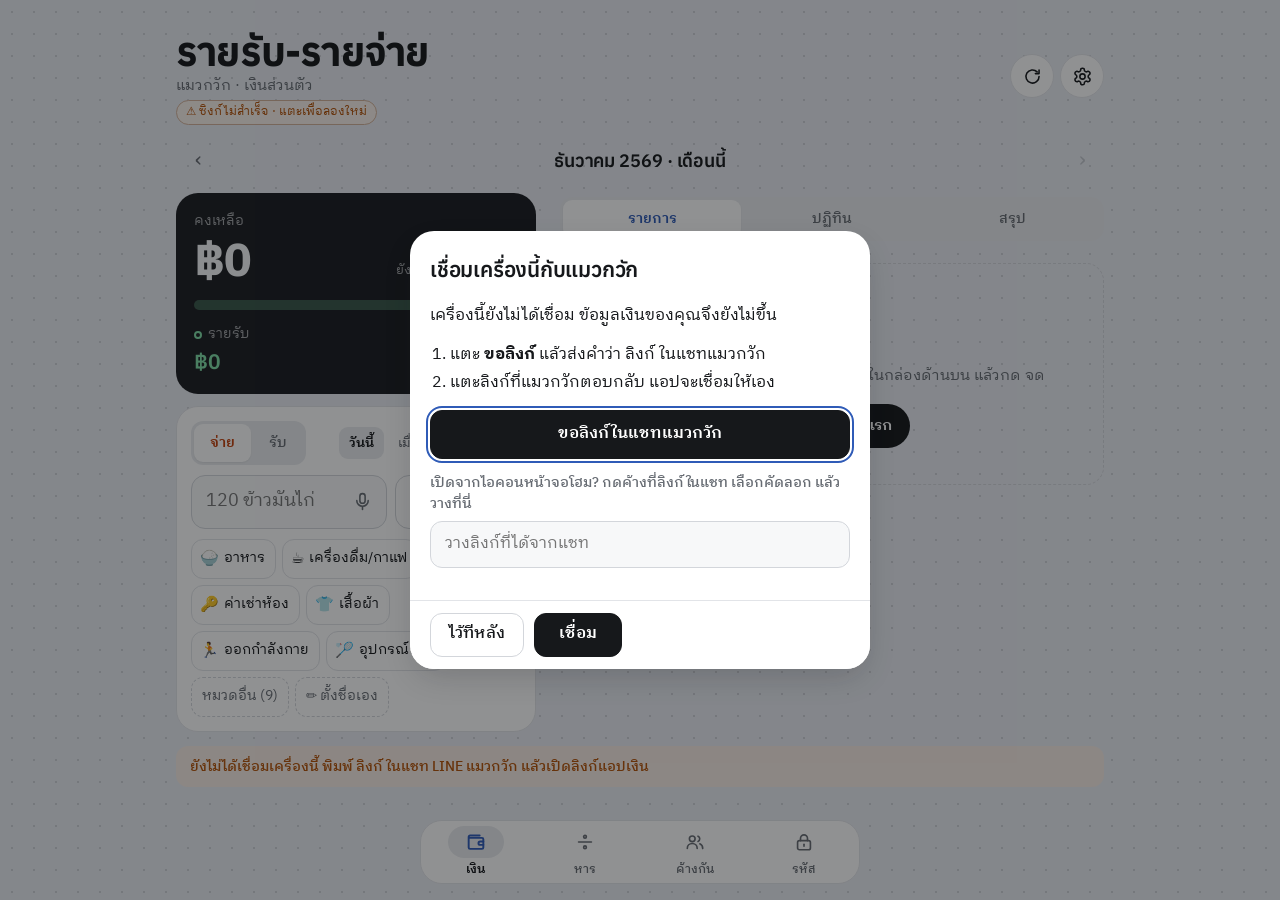
==== money.html @ 8e94deea "v119: กองกลางแก้ตามรีวิว + เพิ่มคน แก้/ลบบิล" ====
<!doctype html>
<html lang="th">
<head>
  <meta charset="utf-8">
  <meta name="viewport" content="width=device-width, initial-scale=1, viewport-fit=cover">
  <title>รายรับ-รายจ่าย · เงิน</title>
  <meta name="theme-color" content="#eff2ee" media="(prefers-color-scheme: light)">
  <meta name="theme-color" content="#101412" media="(prefers-color-scheme: dark)">
  <meta name="robots" content="noindex">
  <link rel="manifest" href="manifest.json">
  <link rel="icon" href="icon-192.png">
  <link rel="apple-touch-icon" href="icon-180.png">
  <link rel="preconnect" href="https://fonts.googleapis.com">
  <link rel="preconnect" href="https://fonts.gstatic.com" crossorigin>
  <link href="https://fonts.googleapis.com/css2?family=Anuphan:wght@500;600;700&family=IBM+Plex+Sans+Thai+Looped:wght@400;500;600&display=swap" rel="stylesheet">
  <link rel="stylesheet" href="style.css?v=119">
</head>
<body class="money">
  <header class="top">
    <div>
      
      <h1>รายรับ-รายจ่าย</h1>
      <p class="sub">แมวกวัก · เงินส่วนตัว</p>
    </div>
    <div class="top-actions">
      <button id="btnSync" class="icon-btn" title="รีเฟรช" aria-label="รีเฟรช">⟳</button>
    </div>
  </header>


  <div class="m-bar">
    <button id="mPrev" class="icon-btn" aria-label="เดือนก่อน">‹</button>
    <button id="mLabel" class="m-label" title="กลับไปเดือนนี้"></button>
    <button id="mNext" class="icon-btn" aria-label="เดือนถัดไป">›</button>
  </div>
  <div id="status" class="status" hidden></div>

  <!-- สรุปเดือน: คงเหลือ + แถบใช้ไปกี่ % ของรายรับ -->
  <section class="mo-hero" id="hero">
    <div class="mo-hero-top">
      <div><span class="mo-k">คงเหลือ</span><b id="sBal" class="mo-bal">฿0</b></div>
      <p id="sBalNote" class="mo-note"></p>
    </div>
    <div class="mo-flow" role="img" id="flow" aria-label=""><i id="flowOut"></i></div>
    <div class="mo-io">
      <div><span class="mo-k"><i class="dot in"></i>รายรับ</span><b id="sIn" class="in">฿0</b><small id="sInCmp"></small></div>
      <div><span class="mo-k"><i class="dot out"></i>รายจ่าย</span><b id="sOut" class="out">฿0</b><small id="sOutCmp"></small></div>
    </div>
  </section>

  <!-- จด: ประเภท วันที่ ยอด หมวด สลิป อยู่ในกล่องเดียว -->
  <section class="mo-comp">
    <div class="mo-comp-top">
      <div class="seg mo-type" id="qType"><button type="button" data-v="out">จ่าย</button><button type="button" data-v="in">รับ</button></div>
      <div class="mo-date" id="qDateRow">
        <button type="button" id="qdToday">วันนี้</button>
        <button type="button" id="qdYest">เมื่อวาน</button>
        <label class="pickl" id="qdPick"><span id="qdPickLbl">วันอื่น</span><input type="date" id="qdInput" aria-label="เลือกวันที่จะจด"></label>
      </div>
    </div>
    <form id="mQuick" class="mo-quick" autocomplete="off">
      <input id="mInput" type="text" placeholder="120 ข้าวมันไก่" enterkeyhint="done" aria-label="ยอดเงินและรายละเอียด">
      <button type="button" id="btnSnap" class="mo-snap" aria-label="ถ่ายสลิปหรือใบเสร็จ" title="ถ่าย/เลือกสลิป ใบเสร็จ (เลือกหลายรูปได้ ยอดรวมให้เอง)">📷<small>สลิป</small></button>
      <button type="submit" class="mo-add">จด</button>
    </form>
    <div id="qCats" class="mo-cats"></div>
  </section>

  <!-- มุมมอง -->
  <section id="budStrip" class="bud-strip" hidden></section>
  <nav class="seg mo-tabs" id="vTabs">
    <button class="chip" data-v="list">รายการ</button>
    <button class="chip" data-v="cal">ปฏิทิน</button>
    <button class="chip" data-v="chart">สรุป</button>
  </nav>
  <main id="vList"></main>
  <section id="vCal" hidden></section>
  <section id="vChart" hidden></section>
  <section id="vOwe" hidden>
    <div class="ow-hero">
      <button type="button" class="ow-k" id="owTheyBox"><small>คนอื่นค้างเรา</small><b id="owThey" class="in">฿0</b></button>
      <button type="button" class="ow-k" id="owMeBox"><small>เราค้างคนอื่น</small><b id="owMe" class="out">฿0</b></button>
    </div>
    <div class="ow-add two">
      <button type="button" class="ow-new" data-k="they">💸 ให้ยืม</button>
      <button type="button" class="ow-new" data-k="me">🙏 ยืมเขา</button>
    </div>
    <div id="owList"></div>
    <details id="owClosed" class="ow-closed"><summary></summary><div id="owClosedList"></div></details>
    <a id="owSplitHint" class="ow-link" href="split.html" hidden>🍜 ยอดค้างจากการหารบิล ดูและติ๊กโอนได้ที่เมนู <b>หาร</b> ›</a>
  </section>

  <!-- แก้ไขรายการ -->
  <dialog id="mDlg">
    <form id="mForm" method="dialog" autocomplete="off">
      <h2 tabindex="-1" autofocus id="mDlgTitle">รายการ</h2>
      <div id="mSuggest" class="b-suggest" hidden></div>
      <div class="seg mo-type" id="fType"><button type="button" data-v="out">💸 รายจ่าย</button><button type="button" data-v="in">💰 รายรับ</button></div>
      <input type="hidden" name="type">
      <div class="row">
        <label>วันที่ <input name="date" type="date" required></label>
        <label>จำนวนเงิน (บาท) <input name="amount" inputmode="decimal" required></label>
      </div>
      <label>รายละเอียด <input name="note" placeholder="เช่น ข้าวมันไก่"></label>
      <div id="fNotePick"></div>
      <div class="field">
        <label>หมวด <input name="cat" placeholder="แตะเลือก หรือพิมพ์ชื่อหมวดเองได้"></label>
        <div id="fCats"></div>
      </div>
      <label>จ่าย/รับทาง
        <select name="pay"><option value="">-</option><option>เงินสด</option><option>โอน</option><option>บัตรเครดิต</option><option>QR/พร้อมเพย์</option><option>บัตรเดบิต</option></select>
      </label>
      <div id="fFile" class="field" hidden></div>
      <div class="dlg-actions">
        <button type="button" id="btnDel" class="danger">ลบ</button>
        <span class="spacer"></span>
        <button type="button" id="btnCancel" class="ghost">ปิด</button>
        <button type="submit" class="primary">บันทึก</button>
      </div>
    </form>
  </dialog>


  <!-- 🤝 ให้ยืม / ยืมเขา -->
  <dialog id="oDlg">
    <form id="oForm" method="dialog" autocomplete="off">
      <h2 tabindex="-1" autofocus id="oTitle">ให้ยืม</h2>
      <div class="seg" id="oDir"><button type="button" data-v="they">💸 ให้เขายืม</button><button type="button" data-v="me">🙏 เรายืมเขา</button></div>
      <label>ชื่อคน <input name="person" required placeholder="แตะชื่อด้านล่าง หรือพิมพ์ชื่อใหม่" autocomplete="off"></label>
      <div id="oPick"></div>
      <div class="row">
        <label>จำนวนเงิน <input name="amount" inputmode="decimal" required placeholder="0"></label>
        <label>วันที่ <input name="date" type="date" required></label>
      </div>
      <label>ค่าอะไร / เหตุผล <input name="title" placeholder="เช่น ค่าเทอมน้อง"></label>
      <label>นัดคืนวันที่ (ไม่ใส่ก็ได้) <input name="due" type="date"></label>
      <label>โน้ต <input name="note"></label>
      <div class="dlg-actions">
        <button type="button" id="oDel" class="danger" hidden>ลบ</button>
        <span class="spacer"></span>
        <button type="button" id="oCancel" class="ghost">ยกเลิก</button>
        <button type="submit" class="primary">บันทึก</button>
      </div>
    </form>
  </dialog>
  <dialog id="goalDlg">
    <form id="goalForm" method="dialog" autocomplete="off">
      <h2 tabindex="-1" autofocus>🐷 เป้าออมเงิน</h2>
      <label>ชื่อเป้า <input name="gname" required placeholder="เช่น เที่ยวญี่ปุ่น, เงินสำรองฉุกเฉิน"></label>
      <label>ยอดเป้าหมาย (บาท) <input name="gtarget" inputmode="decimal" required placeholder="40000"></label>
      <label>เก็บได้แล้ว (บาท) <input name="gsaved" inputmode="decimal" placeholder="0"></label>
      <label>อยากได้ภายในเดือน <input name="gby" type="month"></label>
      <div class="dlg-actions"><button type="button" class="danger" id="goalDel">ลบ</button><span class="spacer"></span><button type="button" class="ghost" id="goalCancel">ยกเลิก</button><button type="submit" class="primary">บันทึก</button></div>
    </form>
  </dialog>
  <dialog id="budDlg">
    <form id="budForm" method="dialog" autocomplete="off">
      <h2 tabindex="-1" autofocus>🎯 งบรายจ่ายต่อเดือน</h2>
      <p class="hint">ใส่เฉพาะหมวดที่อยากคุม เว้นว่าง = ไม่ตั้งงบ · ใช้ถึง 80% และ 100% จะเตือนในสรุปตอนเช้าทาง LINE</p>
      <div id="budRows" class="bud-rows"></div>
      <div class="dlg-actions"><span class="spacer"></span><button type="button" class="ghost" id="budCancel">ยกเลิก</button><button type="submit" class="primary">บันทึก</button></div>
    </form>
  </dialog>
  <dialog id="recDlg" class="wide">
    <form id="recForm" method="dialog" autocomplete="off">
      <h2 tabindex="-1" autofocus>🔁 รายการประจำ</h2>
      <p class="hint">เช่น ค่าเน็ต ค่าโทรศัพท์ เงินเดือน · ถึงวันแล้ว "จดให้เลย" หรือแค่ "เตือน" ในสรุปตอนเช้าทาง LINE</p>
      <div id="recRows" class="rec-rows"></div>
      <button type="button" class="ghost rec-add" id="recAdd">＋ เพิ่มรายการประจำ</button>
      <div class="dlg-actions"><span class="spacer"></span><button type="button" class="ghost" id="recCancel">ยกเลิก</button><button type="submit" class="primary">บันทึก</button></div>
    </form>
  </dialog>
  <datalist id="owPeople"></datalist>

  <!-- รายละเอียดคน -->
  <dialog id="pDlg">
    <form id="pForm" method="dialog" autocomplete="off">
      <div class="p-head"><span class="av" id="pAv"></span><div><h2 tabindex="-1" autofocus id="pName"></h2><p id="pBal" class="hint"></p></div></div>
      <div class="ow-bar"><i id="pBar"></i></div>
      <div id="pPay" class="p-pay">
        <b id="pPayTitle">💵 รับคืนเงิน</b>
        <div id="pAmts" class="when-chips wrap"></div>
        <div class="row">
          <label>ยอด <input id="pAmt" inputmode="decimal" placeholder="0"></label>
          <label>วันที่ <input id="pDate" type="date"></label>
        </div>
        <div class="row">
          <label>ทาง <select id="pVia"><option>โอน</option><option>เงินสด</option><option>QR/พร้อมเพย์</option><option>หักกลบ</option></select></label>
          <label>สลิป <button type="button" id="pSlipBtn" class="ghost">📷 แนบ</button></label>
        </div>
        <button type="button" id="pSave" class="primary">บันทึก</button>
      </div>
      <h3 class="p-h">รายการที่ยังค้าง</h3>
      <div id="pOpen"></div>
      <h3 class="p-h">ประวัติ</h3>
      <div id="pTl" class="tl"></div>
      <div class="p-nudge" id="pNudge"><b>💬 ข้อความทวง</b><p id="pMsg"></p><div class="pp-box" id="pQr"></div><div class="btns"><button type="button" id="pCopy" class="mini">📋 ก็อป</button><a id="pLine" class="mini" target="_blank" rel="noopener">ส่งใน LINE</a></div></div>
      <div class="dlg-actions">
        <span class="spacer"></span>
        <button type="button" id="pClose" class="ghost">ปิด</button>
      </div>
    </form>
  </dialog>
  <input type="file" id="pSlip" accept="image/*,application/pdf" hidden>

  <div id="busy" class="busy" hidden role="status" aria-live="polite">
    <div class="busy-card"><img id="busyImg" alt="" hidden><div class="spin"></div><b id="busyMsg">กำลังอ่านสลิป…</b><small id="busySub"></small></div>
  </div>
  <div id="toast" class="toast" hidden role="status" aria-live="polite"><span id="toastMsg"></span><button type="button" id="toastUndo">↩ ยกเลิก</button></div>
  <input type="file" id="mFile" accept="image/*,application/pdf" multiple hidden>

  <nav class="tabbar" aria-label="ส่วนของแอปเงิน">
    <a href="money.html" aria-current="page"><span aria-hidden="true">💰</span>เงิน</a>
    <a href="split.html"><span aria-hidden="true">🍜</span>หาร</a>
    <a href="money.html#owe"><span aria-hidden="true">🤝</span>ค้างกัน</a>
    <a href="vault.html"><span aria-hidden="true">🔐</span>รหัส</a>
  </nav>

  <script src="hub.js?v=119"></script>
  <script src="mcore.js?v=119"></script>
  <script src="money.js?v=119"></script>
  <script src="qrcode.js?v=119"></script>
  <script src="owe.js?v=119"></script>
</body>
</html>
---- style.css ----
/* ======================================================================
   แมวกวัก — design tokens
   กระดาษสมุดบัญชี (เขียวเทาอ่อน) + หมึก 4 สีตามส่วนของแอป
   งาน = เขียวหัวเป็ด · เงิน = น้ำเงินปากกาลูกลื่น · เบิก = ม่วงกระดาษคาร์บอน · รหัส = เทาเหล็กตู้เซฟ
   ====================================================================== */
:root {
  color-scheme: light;
  --bg: #eff2ee;          /* กระดาษ */
  --card: #ffffff;
  --raised: #ffffff;
  --sunken: #e4e9e3;
  --text: #17201b;        /* หมึกดำอมเขียว */
  --muted: #5a665f;
  --faint: #8a958e;
  --line: #dce2db;
  --line-strong: #c7cfc6;
  --warn: #a85a06;
  --danger: #b42318;
  --in: #157a46; --out: #c2440f; --ok: #157a46;
  --on-accent: #fff;

  --ink-tasks: #0b6b60;
  --ink-money: #2b4fbf;
  --ink-bills: #6a3fb4;
  --ink-vault: #3b5573;
  --ink-inbox: #a3560c;

  --accent: var(--ink-tasks);

  --shadow-1: 0 1px 0 rgba(23, 32, 27, .04), 0 1px 3px rgba(23, 32, 27, .05);
  --shadow-2: 0 1px 2px rgba(23, 32, 27, .05), 0 8px 24px -8px rgba(23, 40, 30, .16);
  --shadow-3: 0 -2px 10px rgba(23, 32, 27, .06), 0 24px 60px -12px rgba(15, 30, 22, .35);

  --r-lg: 22px; --radius: 16px; --r-sm: 12px; --r-xs: 9px;
  --display: "Anuphan", "IBM Plex Sans Thai Looped", system-ui, sans-serif;
  --tap: 44px;
}
@media (prefers-color-scheme: dark) {
  :root {
    color-scheme: dark;
    --bg: #0f1311;
    --card: #181d1a;
    --raised: #1e2420;
    --sunken: #0a0d0b;
    --text: #e5ebe6;
    --muted: #9aa59e;
    --faint: #6f7a73;
    --line: #28302b;
    --line-strong: #364039;
    --warn: #f0a33a;
    --danger: #f2837a;
    --in: #5fd394; --out: #ff9a62; --ok: #5fd394;
    --on-accent: #0b1210;

    --ink-tasks: #4fc9b5;
    --ink-money: #93a9ff;
    --ink-bills: #c2a4ff;
    --ink-vault: #a3b8d4;
    --ink-inbox: #f2b36b;

    --shadow-1: 0 0 0 transparent;
    --shadow-2: 0 10px 30px -10px rgba(0, 0, 0, .6);
    --shadow-3: 0 24px 60px -10px rgba(0, 0, 0, .7);
  }
}
/* สีหมึกของแต่ละหน้า (ต้องประกาศ soft/line ที่ body เพื่อให้คำนวณจาก accent ของหน้านั้น) */
body { --accent-soft: color-mix(in srgb, var(--accent) 11%, var(--card)); --accent-line: color-mix(in srgb, var(--accent) 32%, var(--card)); }
@media (prefers-color-scheme: dark) {
  body { --accent-soft: color-mix(in srgb, var(--accent) 16%, var(--card)); --accent-line: color-mix(in srgb, var(--accent) 42%, var(--card)); }
}
body.money { --accent: var(--ink-money); }
body.bills { --accent: var(--ink-bills); }
body.vault { --accent: var(--ink-vault); }
body.inbox { --accent: var(--ink-inbox); }

* { box-sizing: border-box; }
[hidden] { display: none !important; }
html, body { margin: 0; }
body {
  background: var(--bg);
  color: var(--text);
  font: calc(16px * var(--fs, 1))/1.55 "IBM Plex Sans Thai Looped", "IBM Plex Sans Thai", system-ui, sans-serif;
  max-width: 680px;
  margin: 0 auto;
  padding: env(safe-area-inset-top) 16px calc(32px + env(safe-area-inset-bottom));
  -webkit-tap-highlight-color: transparent;
}
button, input, textarea { font: inherit; color: inherit; }
button { cursor: pointer; }

.top {
  display: flex; align-items: flex-end; justify-content: space-between;
  padding: 20px 0 12px;
}
h1 { margin: 0; font-size: calc(28px * var(--fs, 1)); font-weight: 600; letter-spacing: -.01em; }
.sub { margin: 0; color: var(--muted); font-size: calc(14px * var(--fs, 1)); }
.top-actions { display: flex; gap: 6px; }
.quota { margin: 4px 0 0; display: flex; align-items: center; gap: 6px; font-size: calc(12px * var(--fs, 1)); color: var(--muted); }
.quota .bar { width: 48px; height: 5px; border-radius: 3px; background: var(--line); overflow: hidden; }
.quota .bar i { display: block; height: 100%; background: var(--accent); }
.quota.warn { color: var(--warn); font-weight: 600; }
.quota.warn .bar i { background: var(--warn); }
.wide { width: 100%; padding: 9px 16px; border-radius: 10px; border: 1px solid var(--line); background: transparent; }
.status.ok { color: var(--accent); }
.adv summary { font-size: calc(13px * var(--fs, 1)); color: var(--muted); cursor: pointer; }
.adv label { margin-top: 8px; }
@media (max-width: 420px) {
  .top-actions { gap: 4px; }
  .top-actions .icon-btn { width: 36px; height: 36px; font-size: calc(16px * var(--fs, 1)); }
}
.icon-btn {
  width: 40px; height: 40px; border-radius: 50%;
  border: 1px solid var(--line); background: var(--card);
  font-size: calc(18px * var(--fs, 1)); display: grid; place-items: center;
}
.icon-btn.spin { animation: spin 1s linear infinite; }
@keyframes spin { to { transform: rotate(360deg); } }

.quick {
  position: sticky; top: 0; z-index: 5;
  display: flex; gap: 8px; padding: 8px 0 12px;
  background: var(--bg);
}
.quick input {
  flex: 1; min-width: 0;
  padding: 12px 14px; border-radius: var(--radius);
  border: 1px solid var(--line); background: var(--card);
  outline: none;
}
.quick input:focus { border-color: var(--accent); }
.add-btn {
  width: 48px; border: 0; border-radius: var(--radius);
  background: var(--accent); color: var(--on-accent); font-size: calc(22px * var(--fs, 1));
}

.field { display: grid; gap: 6px; }
.pre-chips button { min-width: 40px; text-align: center; }
.field-label { font-size: calc(14px * var(--fs, 1)); color: var(--muted); }
.when-chips.wrap { flex-wrap: wrap; overflow: visible; margin: 0; padding: 0; }
dialog textarea[name=title] { font-size: calc(16px * var(--fs, 1)); resize: vertical; }
.when-chips {
  display: flex; gap: 6px; overflow-x: auto; scrollbar-width: none;
  margin: 0 -16px; padding: 0 16px 2px;
}
.when-chips::-webkit-scrollbar { display: none; }
.when-chips button {
  flex: none; padding: 6px 12px; border-radius: 999px; font-size: calc(14px * var(--fs, 1)); white-space: nowrap;
  border: 1px dashed var(--line); background: transparent; color: var(--muted);
}
.when-chips button.on { border-style: solid; border-color: var(--accent); background: var(--accent-soft); color: var(--accent); }
.when-extra { display: flex; gap: 8px; margin-top: 8px; flex-wrap: wrap; }
.when-extra:not(:has(:not([hidden]))) { display: none; }
.when-extra input, .when-extra select {
  padding: 8px 10px; border-radius: 10px; border: 1px solid var(--line);
  background: var(--card); color: var(--text);
}
.when-extra select { flex: 1; min-width: 0; }
dialog select {
  width: 100%; padding: 10px 12px; border-radius: 10px;
  border: 1px solid var(--line); background: var(--bg); color: var(--text);
}
.nm.soft { border: 1px dashed currentColor; background: transparent !important; }
.dots i.soft { background: transparent; border: 1.5px solid var(--accent); width: 5px; height: 5px; }
.dots i.soft.late { border-color: var(--warn); }

.search { display: flex; margin: 2px 0 4px; }
.search input {
  flex: 1; min-width: 0; padding: 8px 12px; border-radius: 10px; font-size: calc(15px * var(--fs, 1));
  border: 1px solid transparent; background: var(--line); outline: none;
}
.search input:focus { border-color: var(--accent); background: var(--card); }
.ghost-btn { border: 0; background: none; color: var(--muted); padding: 0 6px; }
mark { background: var(--accent-soft); color: inherit; border-radius: 3px; padding: 0 1px; }

.hint.warn { color: var(--warn); }
.meet-list { display: grid; gap: 4px; max-height: 50vh; overflow-y: auto; margin: 0 -4px; padding: 0 4px; }
.meet-day { font-size: calc(13px * var(--fs, 1)); font-weight: 600; color: var(--muted); margin: 8px 0 2px; }
.meet {
  display: flex !important; grid-template-columns: none; align-items: flex-start; gap: 10px;
  padding: 8px 10px; border: 1px solid var(--line); border-radius: 10px; color: var(--text) !important;
}
.meet input { margin-top: 3px; width: 18px; height: 18px; accent-color: var(--accent); flex: none; }
.meet .t { display: block; font-size: calc(15px * var(--fs, 1)); }
.meet .s { display: block; font-size: calc(13px * var(--fs, 1)); color: var(--muted); }
.meet.added { opacity: .55; }
.meet .badge { font-size: calc(11px * var(--fs, 1)); padding: 0 6px; border-radius: 6px; background: var(--accent-soft); color: var(--accent); margin-left: 4px; }

.chips {
  display: flex; gap: 6px; overflow-x: auto; scrollbar-width: none;
  margin: 0 -16px 4px; padding: 0 16px 6px;
}
.chips::-webkit-scrollbar { display: none; }
.chips:empty { display: none; }
.chip {
  flex: none; padding: 6px 12px; border-radius: 999px;
  border: 1px solid var(--line); background: var(--card);
  font-size: calc(14px * var(--fs, 1)); white-space: nowrap;
}
.chip .n { color: var(--muted); margin-left: 4px; font-size: calc(12px * var(--fs, 1)); }
.chip.on { background: var(--accent); border-color: var(--accent); color: var(--on-accent); }
.chip.on .n { color: inherit; opacity: .8; }
.tag {
  display: inline-block; padding: 0 7px; border-radius: 6px;
  background: var(--accent-soft); color: var(--accent);
  font-size: calc(12px * var(--fs, 1)); line-height: 20px; margin-right: 6px; vertical-align: 1px;
}

.status {
  font-size: calc(14px * var(--fs, 1)); color: var(--warn);
  background: var(--card); border: 1px solid var(--line);
  border-radius: 10px; padding: 8px 12px; margin-bottom: 12px;
}

.group { margin: 18px 0 6px; }
.group h3 {
  margin: 0 0 6px; font-size: calc(13px * var(--fs, 1)); font-weight: 600;
  color: var(--muted);
}
.group.overdue h3 { color: var(--warn); }
.items {
  background: var(--card); border: 1px solid var(--line);
  border-radius: var(--radius); overflow: hidden;
}
.item {
  display: flex; align-items: center; gap: 12px;
  padding: 12px 14px; border-top: 1px solid var(--line);
}
.item:first-child { border-top: 0; }
.chk {
  flex: none; width: 22px; height: 22px; border-radius: 50%;
  border: 2px solid var(--muted); background: transparent; padding: 0;
  display: grid; place-items: center; font-size: calc(13px * var(--fs, 1));
}
.item.done .chk { background: var(--accent); border-color: var(--accent); color: var(--card); }
.body { flex: 1; min-width: 0; background: none; border: 0; text-align: left; padding: 0; }
.title { display: block; overflow-wrap: anywhere; }
.item.done .title { color: var(--muted); text-decoration: line-through; }
.meta { display: block; font-size: calc(13px * var(--fs, 1)); color: var(--muted); }
.meta .late { color: var(--warn); }
.edit-btn {
  flex: none; display: flex; align-items: center; gap: 4px;
  min-height: 36px; padding: 0 10px; border-radius: 10px;
  border: 1px solid var(--line); background: var(--bg);
  font-size: calc(13px * var(--fs, 1)); color: var(--muted);
}
.edit-btn:active { background: var(--accent-soft); color: var(--accent); }
@media (hover: hover) { .edit-btn:hover { border-color: var(--accent); color: var(--accent); } }
.empty { text-align: center; color: var(--muted); padding: 48px 0; }

/* ---------- ปฏิทิน ---------- */
.cal {
  background: var(--card); border: 1px solid var(--line);
  border-radius: var(--radius); padding: 10px; margin-top: 8px;
}
.cal-head { display: flex; align-items: center; gap: 6px; margin-bottom: 8px; }
.cal-head strong { flex: 1; text-align: center; font-weight: 600; }
.cal-head .icon-btn { width: 34px; height: 34px; font-size: calc(20px * var(--fs, 1)); }
.cal-today {
  border: 1px solid var(--line); background: transparent;
  border-radius: 999px; padding: 4px 12px; font-size: calc(13px * var(--fs, 1));
}
.cal-grid { display: grid; grid-template-columns: repeat(7, minmax(0, 1fr)); gap: 2px; }
.dow { text-align: center; font-size: calc(12px * var(--fs, 1)); color: var(--muted); padding: 2px 0 6px; }
.day {
  min-height: 52px; border: 0; border-radius: 10px; background: transparent;
  display: flex; flex-direction: column; align-items: center; gap: 4px;
  padding: 6px 2px; overflow: hidden;
}
.day.out { opacity: .35; }
.day .num {
  width: 28px; height: 28px; line-height: 28px; border-radius: 50%;
  font-size: calc(15px * var(--fs, 1)); text-align: center;
}
.day.today .num { color: var(--accent); font-weight: 600; }
.day.sel { background: var(--accent-soft); }
.day.sel .num { background: var(--accent); color: var(--on-accent); }
.dots { display: flex; gap: 3px; height: 6px; }
.dots i { width: 6px; height: 6px; border-radius: 50%; background: var(--accent); }
.dots i.late { background: var(--warn); }
.dots i.done { background: var(--line); }
.names { display: none; }
.day-empty { margin: 0; padding: 14px; color: var(--muted); font-size: calc(14px * var(--fs, 1)); }
.cal-note { color: var(--muted); font-size: calc(13px * var(--fs, 1)); text-align: center; }

/* จอไอแพด/คอม: โชว์ชื่องานในช่องวัน */
@media (min-width: 600px) {
  body { max-width: 960px; }
  .day { min-height: 92px; align-items: stretch; padding: 4px; }
  .day .num { align-self: center; width: 26px; height: 26px; line-height: 26px; font-size: calc(14px * var(--fs, 1)); }
  .dots { display: none; }
  .names { display: flex; flex-direction: column; gap: 2px; }
  .nm {
    font-size: calc(12px * var(--fs, 1)); line-height: 18px; padding: 0 5px; border-radius: 4px;
    white-space: nowrap; overflow: hidden; text-overflow: ellipsis; text-align: left;
    background: var(--accent-soft); color: var(--accent);
  }
  .nm.late { background: color-mix(in srgb, var(--warn) 15%, transparent); color: var(--warn); }
  .nm.done { background: transparent; color: var(--muted); text-decoration: line-through; }
  .nm.more { background: transparent; color: var(--muted); }
}

dialog {
  width: min(92vw, 460px); border: 0; padding: 0;
  border-radius: 18px; background: var(--card); color: var(--text);
}
dialog::backdrop { background: rgba(0,0,0,.35); }
dialog form { padding: 20px; display: grid; gap: 12px; }
dialog h2 { margin: 0 0 4px; font-size: calc(20px * var(--fs, 1)); font-weight: 600; }
dialog label { display: grid; gap: 4px; font-size: calc(14px * var(--fs, 1)); color: var(--muted); }
dialog input:not([type=checkbox]), dialog textarea {
  width: 100%; padding: 10px 12px; border-radius: 10px;
  border: 1px solid var(--line); background: var(--bg); color: var(--text);
}
dialog .row { display: grid; grid-template-columns: 1fr 1fr; gap: 10px; }
dialog .check { display: flex; align-items: center; gap: 8px; color: var(--text); font-size: calc(15px * var(--fs, 1)); }
dialog .check input { width: 18px; height: 18px; accent-color: var(--accent); }
.hint { margin: 0; font-size: calc(13px * var(--fs, 1)); color: var(--muted); }
.dlg-actions { display: flex; gap: 8px; align-items: center; margin-top: 4px; }
.spacer { flex: 1; }
.dlg-actions button { padding: 9px 16px; border-radius: 10px; border: 1px solid var(--line); background: transparent; }
.dlg-actions .primary { background: var(--accent); border-color: var(--accent); color: var(--on-accent); }
.dlg-actions .danger { color: var(--danger); border-color: transparent; padding-left: 0; }

/* ---------- หน้ารหัสผ่าน ---------- */
.back { display: inline-block; font-size: calc(14px * var(--fs, 1)); color: var(--accent); text-decoration: none; margin-bottom: 2px; }
.v-card {
  background: var(--card); border: 1px solid var(--line); border-radius: var(--radius);
  padding: 20px; margin-top: 8px; display: grid; gap: 12px;
}
.v-card h2 { margin: 0; font-size: calc(20px * var(--fs, 1)); font-weight: 600; }
.v-card label { display: grid; gap: 4px; font-size: calc(14px * var(--fs, 1)); color: var(--muted); }
.v-card input { padding: 11px 12px; border-radius: 10px; border: 1px solid var(--line); background: var(--bg); color: var(--text); font-size: calc(16px * var(--fs, 1)); }
.warn-box { margin: 0; padding: 10px 12px; border-radius: 10px; font-size: calc(13px * var(--fs, 1)); color: var(--warn); background: color-mix(in srgb, var(--warn) 10%, transparent); }
.btn { display: inline-block; text-align: center; text-decoration: none; padding: 11px 16px; border-radius: 10px; border: 1px solid var(--line); background: transparent; font-weight: 500; }
.btn.primary { background: var(--accent); border-color: var(--accent); color: var(--on-accent); }
.v-item .avatar {
  flex: none; width: 34px; height: 34px; border-radius: 10px; display: grid; place-items: center;
  background: var(--accent-soft); color: var(--accent); font-weight: 600;
}
.v-acts { flex: none; display: flex; gap: 6px; }
.v-acts .edit-btn { min-width: 40px; justify-content: center; font-size: calc(16px * var(--fs, 1)); }
.pw-row { display: flex; gap: 6px; }
.pw-row input { flex: 1; min-width: 0; font-family: ui-monospace, monospace; }
.mini { flex: none; padding: 0 10px; border-radius: 10px; border: 1px solid var(--line); background: transparent; font-size: calc(13px * var(--fs, 1)); }
a.icon-btn { text-decoration: none; color: inherit; }

/* ---------- หน้าเบิกเงิน ---------- */
.b-tiles { display: grid; grid-template-columns: repeat(3, minmax(0, 1fr)); gap: 8px; margin: 4px 0 12px; }
.b-tile {
  display: grid; gap: 2px; text-align: left; padding: 10px 12px; border-radius: var(--radius);
  border: 1px solid var(--line); background: var(--card);
}
.b-tile .lbl { font-size: calc(12px * var(--fs, 1)); color: var(--muted); white-space: nowrap; overflow: hidden; text-overflow: ellipsis; }
.b-tile .amt { font-size: calc(18px * var(--fs, 1)); font-weight: 600; letter-spacing: -.01em; }
.b-tile .cnt { font-size: calc(12px * var(--fs, 1)); color: var(--muted); }
.b-tile[data-st="draft"] .amt { color: var(--warn); }
.b-tile.on { border-color: var(--accent); box-shadow: 0 0 0 1px var(--accent) inset; }
#bTabs .chip::after { content: attr(data-n); color: var(--muted); margin-left: 4px; font-size: calc(12px * var(--fs, 1)); }
#bTabs .chip.on::after { color: inherit; opacity: .8; }
.b-item { align-items: flex-start; }
.b-right { flex: none; display: grid; justify-items: end; gap: 6px; }
.b-amt { font-size: calc(16px * var(--fs, 1)); font-weight: 600; white-space: nowrap; }
.b-proofs { display: flex; flex-wrap: wrap; gap: 4px; margin-top: 4px; }
.b-proofs .pf { font-size: calc(11px * var(--fs, 1)); padding: 1px 6px; border-radius: 6px; background: var(--accent-soft); color: var(--accent); }
.b-proofs .pf.slip, .b-proofs .pf.other { background: var(--line); color: var(--muted); }
.b-proofs .missing { font-size: calc(12px * var(--fs, 1)); color: var(--warn); }
.edit-btn.strong { border-color: var(--accent); color: var(--accent); background: var(--accent-soft); }
.b-bar {
  position: sticky; bottom: 0; padding: 12px 0 calc(12px + env(safe-area-inset-bottom));
  background: linear-gradient(transparent, var(--bg) 30%);
}
.b-bar .btn { width: 100%; }
.b-files { display: grid; gap: 8px; }
.b-files .hint { margin: 0; }
.b-file { position: relative; display: flex; align-items: center; gap: 10px; padding: 6px; border: 1px solid var(--line); border-radius: 12px; background: var(--card); }
.bf-thumb { flex: none; display: block; text-decoration: none; }
.b-file img { width: 56px; height: 56px; object-fit: cover; border-radius: 8px; display: block; }
.b-file .ficon { width: 56px; height: 56px; display: grid; place-items: center; border-radius: 8px; background: var(--bg); font-weight: 600; color: var(--danger); }
.bf-info { flex: 1; min-width: 0; display: grid; gap: 4px; justify-items: start; }
.bf-kind { font: inherit; font-size: calc(14px * var(--fs, 1)); padding: 4px 8px; border-radius: 8px; border: 1px solid var(--line); background: var(--bg); color: var(--text); max-width: 100%; }
.bf-open { font-size: calc(12px * var(--fs, 1)); color: var(--accent); }
.b-x {
  flex: none; width: 30px; height: 30px; border-radius: 50%; margin-right: 2px;
  border: 1px solid var(--line); background: var(--card); color: var(--muted); font-size: calc(16px * var(--fs, 1)); line-height: 1; padding: 0;
}
#btnAttach small { font-weight: 400; opacity: .7; }
/* ขั้นสถานะ */
.b-steps { display: grid; grid-template-columns: repeat(4, minmax(0, 1fr)); gap: 6px; }
.b-step { display: grid; justify-items: center; gap: 2px; padding: 8px 4px; border-radius: 10px; border: 1px solid var(--line); background: var(--card); color: var(--muted); font: inherit; font-size: calc(12px * var(--fs, 1)); cursor: pointer; }
.b-step .ic { font-size: calc(18px * var(--fs, 1)); filter: grayscale(1); opacity: .6; }
.b-step small { font-size: calc(10.5px * var(--fs, 1)); min-height: 13px; }
.b-step.done { color: var(--text); }
.b-step.done .ic { filter: none; opacity: 1; }
.b-step.on { border-color: var(--accent); background: var(--accent-soft); color: var(--accent); font-weight: 600; }
.b-step.on .ic { filter: none; opacity: 1; }
.step-submitted { border-color: #16a34a !important; color: #15803d !important; background: #dcfce7 !important; }
/* แถบแจ้ง + ยกเลิก */
.toast { position: fixed; left: 50%; bottom: calc(18px + env(safe-area-inset-bottom)); transform: translateX(-50%); z-index: 60;
  display: flex; align-items: center; gap: 12px; max-width: calc(100% - 32px); padding: 10px 12px 10px 16px; border-radius: 12px;
  background: #1f2937; color: #fff; box-shadow: 0 6px 24px rgba(0,0,0,.25); font-size: calc(14px * var(--fs, 1)); }
.toast span { overflow: hidden; text-overflow: ellipsis; white-space: nowrap; }
.toast button { flex: none; border: 0; background: none; color: #5eead4; font: inherit; font-weight: 600; cursor: pointer; padding: 4px; }
.k-form { padding: 20px; display: grid; gap: 12px; }
.k-grid { display: grid; grid-template-columns: 1fr 1fr; gap: 8px; }
.k-grid button {
  display: grid; justify-items: center; gap: 4px; padding: 14px 8px; border-radius: 12px;
  border: 1px solid var(--line); background: var(--bg); font-size: calc(22px * var(--fs, 1));
}
.k-grid button span { font-size: calc(13px * var(--fs, 1)); }
.k-grid button:active { border-color: var(--accent); background: var(--accent-soft); }
.wide-dlg { width: min(94vw, 560px); }
.c-list { display: grid; gap: 4px; max-height: 45vh; overflow-y: auto; }
.c-list .meet { align-items: center; }
.c-list .meet > span { flex: 1; min-width: 0; }
.c-amt { flex: none; font-size: calc(14px * var(--fs, 1)); }
.c-total { margin: 0; text-align: right; font-size: calc(15px * var(--fs, 1)); }
.c-actions { display: grid; gap: 6px; }
.paid-btn { float: right; margin-top: -3px; text-transform: none; letter-spacing: 0; color: var(--accent); }
@media (max-width: 380px) { .b-tile .amt { font-size: calc(15px * var(--fs, 1)); } }
.m-bar { display: flex; align-items: center; gap: 8px; margin: 0 0 2px; }
.m-label { flex: 1; border: 0; background: none; font-size: calc(17px * var(--fs, 1)); font-weight: 600; padding: 6px 0; }
.m-bar .icon-btn:disabled { opacity: .3; }
.m-total { margin: 0 0 10px; text-align: center; font-size: calc(13px * var(--fs, 1)); color: var(--muted); }
.m-older {
  display: flex; flex-wrap: wrap; align-items: center; gap: 6px; margin: 0 0 10px; padding: 8px 10px;
  border-radius: 10px; font-size: calc(13px * var(--fs, 1)); color: var(--warn); background: color-mix(in srgb, var(--warn) 10%, transparent);
}
.m-older .mini { padding: 3px 10px; border-color: currentColor; color: inherit; }
.b-suggest {
  display: grid; gap: 6px; padding: 10px 12px; border-radius: 10px;
  background: var(--accent-soft); color: var(--text); font-size: calc(14px * var(--fs, 1));
}
.b-suggest p { margin: 0; }
.b-sg-btns { display: flex; flex-wrap: wrap; gap: 6px; }
.b-sg-btns .mini { padding: 6px 12px; background: var(--card); border-color: var(--accent); color: var(--accent); }
.s-card { background: var(--card); border: 1px solid var(--line); border-radius: var(--radius); padding: 14px; margin-top: 12px; }
.s-card h3 { margin: 0 0 10px; font-size: calc(14px * var(--fs, 1)); font-weight: 600; }
.s-card h3 small { font-weight: 400; color: var(--muted); }
.s-grid { display: grid; grid-template-columns: repeat(3, minmax(0, 1fr)); gap: 8px; }
.s-num { display: grid; gap: 2px; }
.s-num span, .s-num small { font-size: calc(12px * var(--fs, 1)); color: var(--muted); }
.s-num b { font-size: calc(17px * var(--fs, 1)); }
.s-num.warn b { color: var(--warn); }
.s-bars { display: grid; grid-template-columns: repeat(12, minmax(0, 1fr)); gap: 4px; height: 150px; align-items: end; }
.s-bar {
  height: 100%; display: grid; grid-template-rows: 16px 1fr 18px; align-items: end; justify-items: center;
  border: 0; background: none; padding: 0; border-radius: 6px;
}
.s-bar i { width: 70%; max-width: 22px; background: var(--accent-soft); border-radius: 4px 4px 0 0; align-self: end; display: block; }
.s-bar.on i { background: var(--accent); }
.s-bar .v { font-size: calc(10px * var(--fs, 1)); color: var(--muted); align-self: end; }
.s-bar .m { font-size: calc(11px * var(--fs, 1)); color: var(--muted); }
.s-bar.on .m { color: var(--accent); font-weight: 600; }
.s-row { display: grid; grid-template-columns: minmax(70px, 30%) 1fr auto; gap: 8px; align-items: center; padding: 4px 0; font-size: calc(14px * var(--fs, 1)); }
.s-row .k { overflow: hidden; text-overflow: ellipsis; white-space: nowrap; }
.s-row .track { height: 8px; border-radius: 4px; background: var(--bg); overflow: hidden; }
.s-row .track i { display: block; height: 100%; background: var(--accent); border-radius: 4px; }
.s-row b { font-size: calc(14px * var(--fs, 1)); white-space: nowrap; }

/* ---------- หน้าหลักเบิกเงิน ---------- */
.back-btn { border: 0; background: none; padding: 0; cursor: pointer; }
.snap-big { display: flex; align-items: center; gap: 12px; width: 100%; margin: -4px 0 14px; padding: 12px 14px; border: 1.5px dashed var(--accent); border-radius: 14px; background: var(--card); color: var(--text); text-align: left; font: inherit; cursor: pointer; }
.snap-big:active { transform: scale(.99); }
.snap-big .sb-ico { font-size: calc(26px * var(--fs, 1)); line-height: 1; }
.snap-big b { display: block; font-size: calc(15px * var(--fs, 1)); }
.snap-big small { display: block; font-size: calc(12px * var(--fs, 1)); opacity: .65; margin-top: 2px; }
.q-hint { margin: -6px 0 12px; font-size: calc(12px * var(--fs, 1)); }
.b-tiles.four { grid-template-columns: repeat(2, minmax(0, 1fr)); }
@media (min-width: 600px) { .b-tiles.four { grid-template-columns: repeat(4, minmax(0, 1fr)); } }
.b-tile { position: relative; }
.b-tile::after { content: '›'; position: absolute; right: 12px; top: 50%; transform: translateY(-50%); color: var(--muted); font-size: calc(18px * var(--fs, 1)); }
.b-tile[data-st="paid"] .amt { color: var(--accent); }
.h-links { display: grid; gap: 8px; margin: 4px 0 4px; }
.h-link {
  display: grid; grid-template-columns: 1fr auto; grid-template-rows: auto auto; column-gap: 8px; text-align: left;
  padding: 12px 14px; border-radius: var(--radius); border: 1px solid var(--line); background: var(--card);
}
.h-link span { font-weight: 600; }
.h-link small { grid-row: 2; color: var(--muted); font-size: calc(12px * var(--fs, 1)); }
.h-link b { grid-row: 1 / 3; grid-column: 2; align-self: center; color: var(--muted); font-size: calc(20px * var(--fs, 1)); font-weight: 400; }
#goClaim { border-color: var(--accent); background: var(--accent-soft); }
#goClaim span { color: var(--accent); }
.h-recent { display: flex; justify-content: space-between; align-items: center; }
.link-btn { border: 0; background: none; color: var(--accent); font-size: calc(13px * var(--fs, 1)); padding: 0; text-transform: none; letter-spacing: 0; }
.empty.small { padding: 18px 0; }

/* ---------- กำลังอ่านใบเสร็จ ---------- */
.busy { position: fixed; inset: 0; z-index: 50; display: grid; place-items: center; padding: 16px; background: rgba(0,0,0,.45); }
.busy-card { width: min(320px, 100%); display: grid; justify-items: center; gap: 10px; padding: 22px 18px; border-radius: 18px; background: var(--card); color: var(--text); text-align: center; box-shadow: 0 10px 40px rgba(0,0,0,.25); }
.busy-card img { width: 120px; height: 120px; object-fit: cover; border-radius: 12px; border: 1px solid var(--line); }
.busy-card b { font-size: calc(16px * var(--fs, 1)); }
.busy-card small { font-size: calc(13px * var(--fs, 1)); color: var(--muted); min-height: 1.3em; }
.spin { width: 30px; height: 30px; border-radius: 50%; border: 3px solid var(--accent-soft); border-top-color: var(--accent); animation: spin .8s linear infinite; }
@keyframes spin { to { transform: rotate(360deg); } }

/* ---------- คลังหลักฐาน ---------- */
.f-grid { display: grid; grid-template-columns: repeat(2, minmax(0, 1fr)); gap: 10px; margin: 6px 0 16px; }
@media (min-width: 600px) { .f-grid { grid-template-columns: repeat(4, minmax(0, 1fr)); } }
.f-grid .empty { grid-column: 1 / -1; }
.f-card { background: var(--card); border: 1px solid var(--line); border-radius: 12px; overflow: hidden; display: flex; flex-direction: column; }
.f-img { position: relative; display: flex; align-items: center; justify-content: center; aspect-ratio: 3 / 4; background: var(--bg); overflow: hidden; text-decoration: none; }
.f-img img { width: 100%; height: 100%; object-fit: cover; }
.f-ico { font-size: calc(22px * var(--fs, 1)); font-weight: 700; color: var(--muted); }
.f-kind { position: absolute; left: 6px; bottom: 6px; font-size: calc(11px * var(--fs, 1)); padding: 2px 7px; border-radius: 99px; background: rgba(0,0,0,.6); color: #fff; }
.f-cap { border: 0; background: none; text-align: left; padding: 8px 10px; font: inherit; color: var(--text); cursor: pointer; }
.f-cap b { display: block; font-size: calc(13px * var(--fs, 1)); }
.f-cap span { display: block; font-size: calc(12px * var(--fs, 1)); color: var(--muted); white-space: nowrap; overflow: hidden; text-overflow: ellipsis; }
.f-drive { margin-top: 4px; text-decoration: none; color: var(--text); }

/* ---------- VAT ---------- */
.seg { display: inline-flex; border: 1px solid var(--line); border-radius: 10px; overflow: hidden; background: var(--card); }
.seg button { border: 0; background: none; padding: 8px 12px; font: inherit; font-size: calc(14px * var(--fs, 1)); color: var(--muted); cursor: pointer; }
.seg button + button { border-left: 1px solid var(--line); }
.seg button.on { background: var(--accent-soft); color: var(--accent); font-weight: 600; }
.vat-row { display: flex; flex-wrap: wrap; align-items: center; gap: 10px; }
dialog label.vat-amt { display: flex; align-items: center; gap: 8px; margin: 0; white-space: nowrap; }
dialog .vat-amt input { width: 130px; }
dialog label.cchk { display: flex; width: 100%; box-sizing: border-box; align-items: flex-start; gap: 10px; font-size: calc(14px * var(--fs, 1)); color: var(--text); margin: 0; }
dialog label.cchk input { flex: none; width: 18px; height: 18px; margin: 2px 0 0; }
dialog label.cchk[hidden] { display: none; }
.c-group { margin: 10px 0 4px; font-size: calc(13px * var(--fs, 1)); font-weight: 600; color: var(--muted); }
.c-vat { margin-top: -6px; font-size: calc(12.5px * var(--fs, 1)); }
dialog label.cchk span { flex: 1; min-width: 0; }

.bf-line { display: flex; flex-wrap: wrap; align-items: center; gap: 6px 10px; }
.bf-orig { border: 1px solid var(--line); background: var(--bg); color: var(--muted); border-radius: 99px; padding: 2px 9px; font: inherit; font-size: calc(11.5px * var(--fs, 1)); cursor: pointer; }
.bf-orig.on { border-color: #b45309; color: #92400e; background: #fef3c7; }

.c-cfg { border: 1px solid var(--line); border-radius: 12px; padding: 8px 12px; background: var(--card); }
.c-cfg summary { cursor: pointer; font-size: calc(14px * var(--fs, 1)); color: var(--text); }
.c-cfg-body { display: grid; gap: 8px; margin-top: 10px; }
.c-cfg-body .hint { margin: 0; }
.id-up { display: grid; gap: 6px; }
.id-row { display: flex; flex-wrap: wrap; align-items: center; gap: 8px; }
.c-size .seg button { font-size: calc(13px * var(--fs, 1)); padding: 7px 10px; }
.forgot { justify-self: center; margin-top: 4px; }

/* ---------- รายรับ-รายจ่าย ---------- */
.mo-sum { display: grid; grid-template-columns: repeat(3, minmax(0, 1fr)); gap: 8px; margin: 4px 0 12px; }
.mo-sum > div { display: grid; gap: 2px; padding: 10px 12px; border-radius: var(--radius); border: 1px solid var(--line); background: var(--card); min-width: 0; }
.mo-sum span { font-size: calc(12px * var(--fs, 1)); color: var(--muted); }
.mo-sum b { font-size: calc(18px * var(--fs, 1)); font-weight: 600; letter-spacing: -.01em; white-space: nowrap; overflow: hidden; text-overflow: ellipsis; }
.mo-sum small { font-size: calc(11px * var(--fs, 1)); color: var(--muted); min-height: 1.2em; }

.mo-type { margin: 0 0 8px; }
.mo-qcats { margin: 0 0 10px; }
.mo-tabs { margin: 6px 0 4px; }
.mo-item { padding: 10px 14px; }
.mo-ic { flex: none; width: 36px; height: 36px; border-radius: 10px; display: grid; place-items: center; background: var(--bg); font-size: calc(19px * var(--fs, 1)); cursor: pointer; }
.mo-amt { flex: none; font-weight: 600; white-space: nowrap; }
.mo-day { display: flex; justify-content: space-between; gap: 8px; text-transform: none !important; letter-spacing: 0 !important; }
.mo-day em { font-style: normal; font-weight: 600; }
.mo-dayc { min-height: 58px; gap: 1px; }
.mo-dayc small { font-size: calc(10.5px * var(--fs, 1)); line-height: 1.15; font-weight: 600; }
.mo-calh { margin: 14px 0 6px; font-size: calc(14px * var(--fs, 1)); color: var(--muted); }
.mo-donut { display: grid; grid-template-columns: 140px 1fr; gap: 14px; align-items: center; }
@media (max-width: 380px) { .mo-donut { grid-template-columns: 1fr; justify-items: center; } }
.donut { width: 140px; height: 140px; }
.mo-legend { display: grid; gap: 6px; width: 100%; min-width: 0; }
.mo-legend div { display: grid; grid-template-columns: 10px 1fr auto 38px; gap: 8px; align-items: center; font-size: calc(13.5px * var(--fs, 1)); }
.mo-legend i { width: 10px; height: 10px; border-radius: 3px; }
.mo-legend span { overflow: hidden; text-overflow: ellipsis; white-space: nowrap; }
.mo-legend small { color: var(--muted); text-align: right; }
.mo-bars { display: grid; grid-template-columns: repeat(12, minmax(0, 1fr)); gap: 4px; height: 150px; }
.mo-bar { display: grid; grid-template-rows: 1fr 18px; border: 0; background: none; padding: 0; border-radius: 6px; cursor: pointer; }
.mo-bar .pair { display: flex; align-items: flex-end; justify-content: center; gap: 2px; height: 100%; }
.mo-bar .pair i { width: 38%; max-width: 10px; border-radius: 3px 3px 0 0; min-height: 1px; }
.mo-bar .pair i.in { background: var(--in); }
.mo-bar .pair i.out { background: var(--out); }
.mo-bar .m { font-size: calc(11px * var(--fs, 1)); color: var(--muted); align-self: end; }
.mo-bar.on { background: var(--accent-soft); }
.mo-bar.on .m { color: var(--accent); font-weight: 600; }
.lg { display: inline-block; width: 9px; height: 9px; border-radius: 2px; margin: 0 3px 0 8px; }
.lg.in { background: var(--in); } .lg.out { background: var(--out); }
.mo-tbl { width: 100%; border-collapse: collapse; font-size: calc(13.5px * var(--fs, 1)); }
.mo-tbl th, .mo-tbl td { padding: 6px 4px; border-bottom: 1px solid var(--line); text-align: right; }
.mo-tbl th:first-child, .mo-tbl td:first-child { text-align: left; }
.mo-tbl th { font-size: calc(12px * var(--fs, 1)); color: var(--muted); font-weight: 500; }
.mo-file { display: inline-flex; align-items: center; gap: 10px; text-decoration: none; color: var(--accent); font-size: calc(14px * var(--fs, 1)); }
.mo-file img, .mo-file .ficon { width: 56px; height: 56px; border-radius: 8px; object-fit: cover; border: 1px solid var(--line); display: grid; place-items: center; }
#toastMsg { cursor: pointer; }
.mo-date { display: flex; align-items: center; gap: 6px; margin: 0 0 8px; position: relative; flex-wrap: wrap; }
.mo-date > span { font-size: calc(13px * var(--fs, 1)); color: var(--muted); margin-right: 2px; }
.mo-date button, .mo-date .pickl { border: 1px dashed var(--line); background: var(--card); color: var(--text); border-radius: 999px; padding: 5px 12px; font: inherit; font-size: calc(13.5px * var(--fs, 1)); cursor: pointer; }
.mo-date button.on, .mo-date .pickl.on { border-style: solid; border-color: var(--accent); background: var(--accent-soft); color: var(--accent); font-weight: 600; }
.mo-date .pickl { position: relative; overflow: hidden; display: inline-flex; gap: 4px; align-items: center; }
.mo-date .pickl input { position: absolute; inset: 0; width: 100%; height: 100%; opacity: 0; cursor: pointer; border: 0; padding: 0; margin: 0; }
.mo-qcats .own { border-style: solid; color: var(--accent); }

/* ===== รายรับ-รายจ่าย v2 ===== */
body.money .in { color: var(--in); }
body.money .out { color: var(--out); }
body.money .m-bar { margin-bottom: 10px; }

/* หัวใจของหน้า: คงเหลือ + แถบการใช้เงิน */
.mo-hero { padding: 16px 16px 14px; border-radius: 20px; background: var(--card); border: 1px solid var(--line); margin-bottom: 12px; }
.mo-hero-top { display: flex; align-items: flex-end; justify-content: space-between; gap: 12px; flex-wrap: wrap; }
.mo-k { display: flex; align-items: center; gap: 6px; font-size: calc(13px * var(--fs, 1)); color: var(--muted); }
.mo-bal { display: block; font-size: calc(clamp(30px, 9vw, 40px) * var(--fs, 1)); font-weight: 600; letter-spacing: -.02em; line-height: 1.15; color: var(--text); }
.mo-hero.neg .mo-bal { color: var(--out); }
.mo-note { margin: 0 0 4px; font-size: calc(13px * var(--fs, 1)); color: var(--muted); }
.mo-hero.neg .mo-note { color: var(--out); font-weight: 600; }
.mo-flow { position: relative; height: 12px; border-radius: 99px; background: color-mix(in srgb, var(--in) 22%, var(--card)); margin: 12px 0 12px; overflow: hidden; }
.mo-flow i { position: absolute; inset: 0 auto 0 0; width: 0; border-radius: 99px; background: var(--out); transition: width .5s cubic-bezier(.2,.8,.2,1); }
.mo-flow.over i { background: repeating-linear-gradient(-45deg, var(--out) 0 6px, color-mix(in srgb, var(--out) 75%, #000) 6px 12px); }
@media (prefers-reduced-motion: reduce) { .mo-flow i { transition: none; } }
.mo-io { display: grid; grid-template-columns: 1fr 1fr; gap: 12px; }
.mo-io > div:last-child { text-align: right; }
.mo-io > div:last-child .mo-k { justify-content: flex-end; }
.mo-io b { display: block; font-size: calc(19px * var(--fs, 1)); font-weight: 600; letter-spacing: -.01em; }
.mo-io small { font-size: calc(11.5px * var(--fs, 1)); color: var(--muted); }
.dot { width: 8px; height: 8px; border-radius: 50%; display: inline-block; }
.dot.in { background: color-mix(in srgb, var(--in) 35%, var(--card)); border: 2px solid var(--in); width: 6px; height: 6px; }
.dot.out { background: var(--out); }

/* กล่องจด */
.mo-comp { padding: 12px; border-radius: 20px; background: var(--card); border: 1px solid var(--line); margin-bottom: 14px; display: grid; grid-template-columns: minmax(0, 1fr); gap: 10px; --tone: var(--out); }
.mo-comp.is-in { --tone: var(--in); }
.mo-comp-top { display: flex; align-items: center; justify-content: space-between; gap: 8px; flex-wrap: wrap; }
.mo-comp .mo-type { margin: 0; background: var(--bg); border: 0; padding: 3px; border-radius: 12px; }
.mo-comp .mo-type button { border: 0; border-radius: 9px; padding: 6px 16px; font-size: calc(14px * var(--fs, 1)); color: var(--muted); }
.mo-comp .mo-type button.on { background: var(--card); color: var(--tone); font-weight: 600; box-shadow: 0 1px 2px rgba(0,0,0,.08); }
.mo-comp .mo-date { margin: 0; gap: 4px; }
.mo-comp .mo-date button, .mo-comp .mo-date .pickl { border: 0; background: transparent; padding: 6px 10px; font-size: calc(13px * var(--fs, 1)); color: var(--muted); border-radius: 9px; }
.mo-comp .mo-date button.on, .mo-comp .mo-date .pickl.on { background: var(--bg); color: var(--text); font-weight: 600; }
.mo-quick { display: flex; gap: 8px; align-items: stretch; }
.mo-quick input { flex: 1; min-width: 0; font: inherit; font-size: calc(18px * var(--fs, 1)); padding: 12px 14px; border-radius: 14px; border: 1.5px solid var(--line); background: var(--bg); color: var(--text); outline: none; }
.mo-quick input:focus { border-color: var(--tone); background: var(--card); }
.mo-snap { flex: none; display: grid; place-items: center; gap: 0; width: 54px; border-radius: 14px; border: 1.5px solid var(--line); background: var(--card); font-size: calc(20px * var(--fs, 1)); line-height: 1; cursor: pointer; padding: 6px 0 4px; }
.mo-snap small { font-size: calc(10.5px * var(--fs, 1)); color: var(--muted); margin-top: 3px; }
.mo-add { flex: none; min-width: 64px; border: 0; border-radius: 14px; background: var(--tone); color: var(--on-accent); font: inherit; font-size: calc(16px * var(--fs, 1)); font-weight: 600; cursor: pointer; }
.mo-cats { display: flex; flex-wrap: wrap; gap: 6px; }
.mo-cats button { display: inline-flex; align-items: center; gap: 5px; border: 1px solid var(--line); background: var(--card); color: var(--text); border-radius: 10px; padding: 5px 10px 5px 7px; font: inherit; font-size: calc(13.5px * var(--fs, 1)); cursor: pointer; }
.mo-cats button .ic { font-size: calc(15px * var(--fs, 1)); }
.mo-cats button.on { border-color: var(--tone); background: color-mix(in srgb, var(--tone) 12%, var(--card)); color: var(--tone); font-weight: 600; }
.mo-cats button.more { border-style: dashed; color: var(--muted); padding: 5px 10px; }
.mo-comp :focus-visible, .mo-hero :focus-visible, #vTabs :focus-visible { outline: 2px solid var(--accent); outline-offset: 2px; }

/* มุมมอง */
#vTabs.mo-tabs { display: grid; grid-template-columns: repeat(3, 1fr); margin: 0 0 6px; padding: 3px; background: var(--line); border: 0; border-radius: 12px; }
#vTabs.mo-tabs button { border: 0; border-radius: 9px; padding: 7px 4px; background: transparent; color: var(--muted); font-size: calc(14px * var(--fs, 1)); }
#vTabs.mo-tabs button.on { background: var(--card); color: var(--text); font-weight: 600; box-shadow: 0 1px 2px rgba(0,0,0,.08); }

/* รายการแบบสมุดบัญชี */
body.money .group { margin: 16px 0 4px; }
.mo-day { display: grid !important; grid-template-columns: auto 1fr auto; align-items: center; gap: 10px; margin: 0 0 6px !important; padding: 0 2px; color: var(--text) !important; }
.mo-day > b { font-size: calc(26px * var(--fs, 1)); font-weight: 600; line-height: 1; min-width: 1.4em; color: var(--text); }
.mo-day .w { display: grid; font-size: calc(13.5px * var(--fs, 1)); font-weight: 600; line-height: 1.25; }
.mo-day .w small { font-size: calc(12px * var(--fs, 1)); font-weight: 400; color: var(--muted); }
.mo-day .t { display: grid; justify-items: end; font-size: calc(13px * var(--fs, 1)); line-height: 1.3; }
.mo-day em { font-style: normal; font-weight: 600; }
body.money .items { border-radius: 16px; }
.mo-item { gap: 12px; padding: 11px 14px; }
.mo-ic { --c: var(--muted); width: 38px; height: 38px; border-radius: 12px; background: color-mix(in srgb, var(--c) 14%, var(--card)); box-shadow: inset 0 0 0 1px color-mix(in srgb, var(--c) 25%, transparent); }
.mo-item .title { font-size: calc(15.5px * var(--fs, 1)); }
.mo-item .meta { font-size: calc(12.5px * var(--fs, 1)); }
.mo-amt { font-size: calc(16px * var(--fs, 1)); letter-spacing: -.01em; }
.mo-comp .mo-type button + button, #vTabs.mo-tabs button + button { border-left: 0; }
body.money .mo-donut { grid-template-columns: 108px minmax(0, 1fr); gap: 12px; }
body.money .donut { width: 108px; height: 108px; }
body.money .mo-legend div { grid-template-columns: 10px minmax(0, 1fr) auto 34px; gap: 6px; }
body.money .mo-bar .pair i.in, body.money .lg.in { background: var(--in); }
body.money .mo-bar .pair i.out, body.money .lg.out { background: var(--out); }


/* ======================================================================
   ปรับทั้งแอป (ตามรีวิว UX/UI) — กติกาเดียวกันทุกหน้า
   ====================================================================== */
html, body { overflow-x: clip; }
body { font-variant-numeric: tabular-nums; padding-bottom: calc(84px + env(safe-area-inset-bottom)); }
.top > div:first-child { min-width: 0; }
.top-actions { flex-wrap: nowrap; }
h1 { white-space: nowrap; }
.back[href="./"] { display: none !important; }        /* กลับหน้าหลักใช้แถบล่างแทน */
:focus-visible { outline: 2px solid var(--accent); outline-offset: 2px; }
.quick input:focus-visible, .search input:focus-visible { outline: 2px solid var(--accent); outline-offset: 1px; }

/* แถบนำทางล่าง */
.tabbar {
  position: fixed; left: 0; right: 0; bottom: 0; z-index: 40;
  display: grid; grid-auto-flow: column; grid-auto-columns: 1fr;
  height: calc(62px + env(safe-area-inset-bottom)); padding-bottom: env(safe-area-inset-bottom);
  background: color-mix(in srgb, var(--card) 92%, transparent);
  -webkit-backdrop-filter: blur(14px); backdrop-filter: blur(14px);
  border-top: 1px solid var(--line);
}
.tabbar a { display: grid; place-items: center; align-content: center; gap: 2px; font-size: calc(12px * var(--fs, 1)); color: var(--muted); text-decoration: none; min-height: var(--tap); }
.tabbar a span { font-size: calc(21px * var(--fs, 1)); line-height: 1; filter: grayscale(1); opacity: .65; }
.tabbar a[aria-current="page"] { color: var(--accent); font-weight: 600; }
.tabbar a[aria-current="page"] span { filter: none; opacity: 1; }
@media (min-width: 900px) {
  .tabbar { left: 50%; transform: translateX(-50%); bottom: 16px; width: 480px; height: 60px; padding: 0; border: 1px solid var(--line); border-radius: 18px; box-shadow: 0 6px 24px rgba(0,0,0,.08); }
}
.toast { bottom: calc(76px + env(safe-area-inset-bottom)); }
.b-bar { bottom: calc(62px + env(safe-area-inset-bottom)); }

/* ปุ่มแตะง่าย (≥44px) */
.icon-btn { width: var(--tap); height: var(--tap); }
@media (max-width: 420px) { .top-actions .icon-btn { width: 42px; height: 42px; font-size: calc(17px * var(--fs, 1)); } }
.chk { width: 44px; height: 44px; margin: -11px -6px -11px -11px; border: 0; border-radius: 0; background: none; position: relative; isolation: isolate; display: grid; place-items: center; font-size: calc(13px * var(--fs, 1)); color: transparent; }
.chk::before { content: ""; position: absolute; inset: 11px; border-radius: 50%; border: 2px solid var(--muted); z-index: -1; }
.item.done .chk { background: none; color: var(--on-accent); }
.item.done .chk::before { background: var(--accent); border-color: var(--accent); }
.back, .link-btn { display: inline-flex; align-items: center; min-height: 40px; }
.chip, .when-chips button, .mo-cats button, .mini { min-height: 40px; }
.seg button, #vTabs.mo-tabs button, .mo-comp .mo-type button { min-height: 38px; }
.edit-btn { min-height: 40px; }
.dlg-actions button { min-height: 44px; }
dialog label.cchk { padding: 8px 0; }
dialog label.cchk input { width: 20px; height: 20px; }
#cfIdBtn, .bf-orig { min-height: 34px; }

/* ช่องค้นหา contrast ดีขึ้น */
.search input { background: var(--card); border: 1px solid var(--line); }
.search input::placeholder, .quick input::placeholder { color: var(--muted); }

/* ตัวอักษรเล็กสุด 12px */
.b-step small, .b-proofs .pf, .tabbar a, .s-bar .m { font-size: calc(12px * var(--fs, 1)); }
.s-bar .v, .mo-dayc small { font-size: calc(11px * var(--fs, 1)); }

/* แถบสรุปเบิกเงินให้ตรงแนว */
.s-row { grid-template-columns: minmax(70px, 30%) 1fr 92px; }
.s-row b { text-align: right; }

/* สีที่เคย hardcode ให้เข้ากับโหมดมืด */
.step-submitted { border-color: var(--ok) !important; color: var(--ok) !important; background: color-mix(in srgb, var(--ok) 14%, var(--card)) !important; }
.bf-orig.on { border-color: var(--warn); color: var(--warn); background: color-mix(in srgb, var(--warn) 14%, var(--card)); }
.add-btn, .dlg-actions .primary, .mo-add { color: var(--on-accent); }

/* ช่องจดเร็วไม่หลบใต้รอยบากจอ */
.quick { top: env(safe-area-inset-top); }

/* หน้าต่าง (dialog): ปุ่มบันทึกติดล่างเสมอ · มือถือเป็นแผ่นเลื่อนขึ้นจากล่าง */
dialog { max-height: calc(100dvh - 24px - env(safe-area-inset-top)); overflow: hidden; }
dialog[open] { display: flex; flex-direction: column; }
dialog > form { overflow-y: auto; overscroll-behavior: contain; padding-bottom: 0; }
dialog .dlg-actions {
  position: sticky; bottom: 0; z-index: 2; background: var(--card);
  margin: 4px -20px 0; padding: 12px 20px calc(12px + env(safe-area-inset-bottom));
  border-top: 1px solid var(--line);
}
dialog h2[autofocus]:focus { outline: none; }
@media (max-width: 600px) {
  dialog { width: 100%; max-width: none; margin: auto 0 0; border-radius: 22px 22px 0 0; }
  dialog::before { content: ""; display: block; width: 40px; height: 4px; border-radius: 4px; background: var(--line); margin: 8px auto 0; flex: none; }
}

/* segmented ทั้งแอปแบบเดียวกับหน้าเงิน */
.seg { background: var(--sunken); border: 0; padding: 3px; border-radius: 12px; gap: 2px; }
.seg button { border-radius: 9px; }
.seg button + button { border-left: 0; }
.seg button.on { background: var(--card); color: var(--accent); font-weight: 600; box-shadow: 0 1px 2px rgba(0,0,0,.08); }

/* การ์ดและรายการให้มุมโค้งเดียวกัน */
.items, .s-card, .cal, .v-card, .b-tile, .h-link { border-radius: var(--radius); }

/* เบิกเงิน: ปุ่มถ่ายใบเสร็จเป็นปุ่มหลัก */
.snap-big { background: var(--accent); border: 0; color: var(--on-accent); min-height: 56px; }
.snap-big small { opacity: .85; }
.b-tile[data-st="draft"].has { border-color: var(--warn); box-shadow: inset 0 0 0 1px var(--warn); }

/* จอใหญ่ (ไอแพด/คอม) */
@media (min-width: 760px) {
  body.money { max-width: 960px; }
  body.money { display: grid; grid-template-columns: 360px minmax(0, 1fr); column-gap: 24px; align-items: start; }
  body.money > * { grid-column: 1 / -1; }
  body.money > .mo-hero, body.money > .mo-comp { grid-column: 1; }
  body.money > .mo-hero { grid-row: 3; }
  body.money > .mo-comp { grid-row: 4; align-self: start; }
  body.money > #vTabs, body.money > #vList, body.money > #vCal, body.money > #vChart { grid-column: 2; }
  body.money > #vTabs { grid-row: 3; }
  body.money > #vList, body.money > #vCal, body.money > #vChart { grid-row: 4 / span 3; }
}
dialog > form { grid-auto-rows: max-content; }      /* แถวในหน้าต่างไม่ถูกบีบจนหาย */
.c-list { min-height: 0; }


/* ======================================================================
   ดีไซน์ v3 — "สมุดบัญชีกับหมึกสี่สี"
   กระดาษเขียวเทา · หัวข้อ Anuphan · เนื้อหา IBM Plex Sans Thai Looped
   จุดเด่นจุดเดียว: การ์ดยอดคงเหลือหน้าเงินเป็นหน้ากระดาษบัญชีสีหมึกน้ำเงิน
   ====================================================================== */

/* ---------- ตัวอักษร ---------- */
h1, h2, .m-label, .mo-bal, .mo-day > b, .b-tile .amt, .group h3, .s-card h3, .cal-head strong {
  font-family: var(--display);
}
h1 { font-size: calc(30px * var(--fs, 1)); font-weight: 700; letter-spacing: -.015em; line-height: 1.15; }
.sub { font-size: calc(14px * var(--fs, 1)); color: var(--muted); margin-top: 2px; }
dialog h2, .v-card h2 { font-size: calc(21px * var(--fs, 1)); font-weight: 600; letter-spacing: -.01em; }
.top { padding: 22px 0 14px; align-items: center; gap: 12px; }
.top .sub, .top .quota { line-height: 1.4; }

/* ---------- ปุ่มพื้นฐาน ---------- */
.icon-btn {
  border: 1px solid var(--line); background: var(--card); color: var(--text);
  box-shadow: var(--shadow-1); transition: border-color .15s, background-color .15s;
}
@media (hover: hover) { .icon-btn:hover { border-color: var(--accent-line); } }
.icon-btn:active { background: var(--accent-soft); }
.m-bar .icon-btn { box-shadow: none; background: transparent; border-color: transparent; font-size: calc(22px * var(--fs, 1)); color: var(--muted); }
.m-bar .icon-btn:not(:disabled):active { background: var(--accent-soft); color: var(--accent); }
.m-label { font-size: calc(18px * var(--fs, 1)); font-weight: 600; letter-spacing: -.005em; border-radius: var(--r-sm); }
.wide, .btn, .mini {
  border-radius: var(--r-sm); border: 1px solid var(--line); background: var(--card); color: var(--text);
}
.wide, .btn { min-height: 46px; font-weight: 500; }
.btn.primary, .dlg-actions .primary, .add-btn {
  background: var(--accent); border-color: var(--accent); color: var(--on-accent); font-weight: 600;
  box-shadow: 0 1px 0 color-mix(in srgb, #000 12%, transparent), 0 6px 16px -8px color-mix(in srgb, var(--accent) 70%, transparent);
}
.btn.primary:active, .dlg-actions .primary:active, .add-btn:active { filter: brightness(.94); }

/* ---------- ช่องจดเร็ว + ค้นหา ---------- */
.quick { padding: 6px 0 12px; }
.quick input, .search input {
  border: 1px solid var(--line-strong); background: var(--card); border-radius: 14px;
  min-height: 50px; padding: 12px 16px; box-shadow: var(--shadow-1);
  transition: border-color .15s, box-shadow .15s;
}
.search input { min-height: 44px; padding: 9px 14px; border-color: var(--line); box-shadow: none; background: color-mix(in srgb, var(--card) 60%, transparent); }
.quick input:focus, .search input:focus, .quick input:focus-visible, .search input:focus-visible {
  outline: none; border-color: var(--accent); background: var(--card);
  box-shadow: 0 0 0 3px color-mix(in srgb, var(--accent) 18%, transparent);
}
.add-btn { width: 50px; border-radius: 14px; font-size: calc(24px * var(--fs, 1)); font-weight: 400; }

/* ---------- ชิป ---------- */
.chips { gap: 8px; padding-bottom: 8px; }
.chip {
  border: 1px solid var(--line-strong); background: transparent; color: var(--text);
  padding: 6px 14px; font-weight: 500;
}
.chip .n, #bTabs .chip::after { color: var(--faint); font-weight: 400; }
.chip.on { box-shadow: 0 4px 12px -6px color-mix(in srgb, var(--accent) 80%, transparent); }
.chip.on .n, #bTabs .chip.on::after { color: inherit; opacity: .75; }
.when-chips button { border: 1px solid var(--line-strong); color: var(--text); background: transparent; padding: 6px 13px; }
.when-chips button.on { border-color: var(--accent); background: var(--accent-soft); color: var(--accent); font-weight: 600; }
.tag {
  border-radius: 6px; padding: 0 7px; font-size: calc(12px * var(--fs, 1)); font-weight: 600; line-height: 20px;
  background: var(--accent-soft); color: var(--accent); vertical-align: 2px;
}

/* ---------- แถบสถานะ ---------- */
.status {
  border: 0; border-radius: var(--r-sm); padding: 10px 14px;
  background: color-mix(in srgb, var(--warn) 11%, var(--card)); color: var(--warn); font-weight: 500;
}
.status.ok { background: var(--accent-soft); color: var(--accent); }
.quota .bar { width: 56px; height: 6px; background: var(--sunken); }

/* ---------- กลุ่ม + แถวรายการ ---------- */
.group { margin: 22px 0 8px; }
.group h3 { font-size: calc(15px * var(--fs, 1)); font-weight: 600; color: var(--text); letter-spacing: 0; margin: 0 2px 8px; }
.group.overdue h3 { color: var(--warn); display: flex; align-items: center; gap: 8px; }
.group.overdue h3::before { content: ""; width: 8px; height: 8px; border-radius: 50%; background: currentColor; flex: none; }
.items {
  border: 1px solid var(--line); border-radius: 18px; background: var(--card);
  box-shadow: var(--shadow-1);
}
.group.overdue .items { border-color: color-mix(in srgb, var(--warn) 30%, var(--line)); }
.item { position: relative; border-top: 0; padding: 13px 14px; min-height: 64px; }
.item + .item::before {
  content: ""; position: absolute; top: 0; left: 14px; right: 14px; height: 1px; background: var(--line);
}
.title { font-size: calc(16px * var(--fs, 1)); line-height: 1.45; }
.meta { font-size: calc(13px * var(--fs, 1)); margin-top: 2px; color: var(--muted); }
.meta .late, .meta.late { color: var(--warn); font-weight: 500; }
.chk::before { border-color: var(--faint); transition: background-color .15s, border-color .15s; }
@media (hover: hover) { .chk:hover::before { border-color: var(--accent); } }
.item.done .title { color: var(--faint); }
.edit-btn {
  border: 0; background: color-mix(in srgb, var(--text) 5%, var(--card)); color: var(--muted);
  border-radius: 10px; padding: 0 12px; font-weight: 500;
}
.edit-btn:active { background: var(--accent-soft); color: var(--accent); }
@media (hover: hover) { .edit-btn:hover { background: var(--accent-soft); color: var(--accent); } }
.edit-btn.strong { background: var(--accent-soft); color: var(--accent); border: 0; }

/* ว่าง = ชวนให้เริ่ม ไม่ใช่แค่ข้อความเทา */
.empty {
  margin: 12px 0; padding: 36px 20px; border: 1.5px dashed var(--line-strong); border-radius: 18px;
  color: var(--muted); font-size: calc(15px * var(--fs, 1)); line-height: 1.6;
}
.empty.small { padding: 20px 16px; font-size: calc(14px * var(--fs, 1)); }
.s-card .hint, .day-empty { color: var(--muted); }

/* ---------- ปฏิทิน ---------- */
.cal { border-radius: 20px; padding: 12px; box-shadow: var(--shadow-1); }
.cal-head strong { font-size: calc(17px * var(--fs, 1)); }
.cal-head .icon-btn { width: 40px; height: 40px; box-shadow: none; }
.cal-today { min-height: 36px; padding: 4px 14px; border-color: var(--line-strong); font-weight: 500; }
.dow { font-weight: 600; color: var(--faint); }
.day { border-radius: 12px; transition: background-color .15s; }
.day.today .num { box-shadow: inset 0 0 0 1.5px var(--accent); }
.day.sel .num { box-shadow: none; }
.day.sel { background: var(--accent-soft); }
.dots i.done { background: var(--line-strong); }

/* ---------- แถบนำทางล่าง: แต่ละส่วนมีหมึกของตัวเอง ---------- */
.tabbar {
  height: calc(66px + env(safe-area-inset-bottom));
  background: color-mix(in srgb, var(--card) 86%, transparent);
  -webkit-backdrop-filter: saturate(1.4) blur(16px); backdrop-filter: saturate(1.4) blur(16px);
  border-top: 1px solid var(--line);
}
.tabbar a { --c: var(--ink-tasks); gap: 3px; font-size: calc(12px * var(--fs, 1)); font-weight: 500; color: var(--muted); }
.tabbar a[href="money.html"], .tabbar a[href="money.html#owe"], .tabbar a[href="split.html"] { --c: var(--ink-money); }
.tabbar a[href="bills.html"] { --c: var(--ink-bills); }
.tabbar a[href="vault.html"] { --c: var(--ink-vault); }
.tabbar a[href="inbox.html"] { --c: var(--ink-inbox); }
.tabbar a span {
  display: grid; place-items: center; width: 56px; height: 32px; border-radius: 999px;
  font-size: calc(20px * var(--fs, 1)); transition: background-color .2s;
}
.tabbar a[href="./"] span { font-size: calc(19px * var(--fs, 1)); font-weight: 700; color: var(--muted); }
.tabbar a[aria-current="page"] { color: var(--c); font-weight: 600; }
.tabbar a[aria-current="page"] span { background: color-mix(in srgb, var(--c) 15%, var(--card)); color: var(--c); }
.tabbar a:focus-visible { outline-offset: -4px; border-radius: 14px; }
@media (min-width: 900px) {
  .tabbar { height: 64px; border-radius: 22px; box-shadow: var(--shadow-2); width: 440px; }
}
.toast { bottom: calc(80px + env(safe-area-inset-bottom)); }
.b-bar { bottom: calc(66px + env(safe-area-inset-bottom)); }

/* ---------- หน้าต่าง / แผ่นเลื่อนขึ้น ---------- */
dialog { border-radius: 24px; box-shadow: var(--shadow-3); }
dialog::backdrop { background: rgba(8, 18, 13, .42); -webkit-backdrop-filter: blur(2px); backdrop-filter: blur(2px); }
dialog form, .k-form { padding: 22px 20px 0; gap: 14px; }
dialog label, .v-card label { font-size: calc(13.5px * var(--fs, 1)); font-weight: 500; color: var(--muted); gap: 6px; }
.field-label { font-size: calc(13.5px * var(--fs, 1)); font-weight: 500; }
dialog input:not([type=checkbox]), dialog textarea, dialog select, .v-card input, .when-extra input, .when-extra select {
  min-height: 46px; padding: 10px 14px; border-radius: var(--r-sm);
  border: 1px solid var(--line-strong); background: color-mix(in srgb, var(--bg) 55%, var(--card)); color: var(--text);
  font-size: calc(16px * var(--fs, 1)); font-weight: 400; transition: border-color .15s, box-shadow .15s, background-color .15s;
}
dialog textarea { min-height: 0; }
dialog input:not([type=checkbox]):focus, dialog textarea:focus, dialog select:focus, .v-card input:focus {
  outline: none; border-color: var(--accent); background: var(--card);
  box-shadow: 0 0 0 3px color-mix(in srgb, var(--accent) 18%, transparent);
}
dialog .check { font-weight: 400; }
dialog .dlg-actions { background: var(--card); border-top-color: var(--line); gap: 10px; }
.dlg-actions button { border-radius: var(--r-sm); padding: 0 18px; font-weight: 500; background: transparent; border-color: var(--line-strong); }
.dlg-actions .primary { padding: 0 24px; }
.dlg-actions .danger { border-color: transparent; padding: 0 8px 0 0; }
@media (max-width: 600px) {
  dialog { border-radius: 26px 26px 0 0; }
  dialog::before { width: 44px; height: 5px; background: var(--line-strong); margin-top: 10px; }
  dialog[open] { animation: sheet-up .32s cubic-bezier(.2, .9, .25, 1); }
}
@media (min-width: 601px) { dialog[open] { animation: dlg-in .2s ease-out; } }
@keyframes sheet-up { from { transform: translateY(40px); opacity: .4; } }
@keyframes dlg-in { from { transform: scale(.97); opacity: 0; } }
.k-grid button { border-radius: 16px; background: var(--card); border-color: var(--line); box-shadow: var(--shadow-1); min-height: 84px; }
.k-grid button span { font-weight: 500; color: var(--text); }
.meet { border-radius: var(--r-sm); background: var(--card); border-color: var(--line); }
.b-suggest { border-radius: var(--r-sm); border: 1px solid var(--accent-line); }

/* segmented */
.seg { background: var(--sunken); border-radius: 13px; padding: 3px; }
.seg button { border-radius: 10px; font-weight: 500; }
.seg button.on { background: var(--card); color: var(--accent); box-shadow: var(--shadow-2); }
@media (prefers-color-scheme: dark) { .seg button.on { background: var(--raised); } }

/* แจ้งเตือนล่าง (inverse) */
.toast {
  background: var(--text); color: var(--bg); border-radius: 14px; box-shadow: var(--shadow-3);
  padding: 10px 10px 10px 16px;
}
.toast button { color: color-mix(in srgb, var(--accent) 50%, var(--bg)); min-height: 40px; padding: 4px 10px; }

/* ---------- การ์ดทั่วไป ---------- */
.s-card { border-radius: 20px; padding: 16px; box-shadow: var(--shadow-1); }
.s-card h3 { font-size: calc(16px * var(--fs, 1)); }
.s-num b { font-family: var(--display); font-size: calc(19px * var(--fs, 1)); font-weight: 600; }
.s-bar i { background: color-mix(in srgb, var(--accent) 22%, var(--card)); border-radius: 5px 5px 2px 2px; }
.s-row .track { background: var(--sunken); }

/* ==================== หน้าเงิน: การ์ดยอดคงเหลือ (จุดเด่น) ==================== */
body.money {
  --hero-bg: #2546b2; --hero-deep: #1c3790;
  --hero-text: #ffffff; --hero-muted: rgba(235, 240, 255, .74);
  --hero-in: #a6f0c6; --hero-out: #ffc09a;
}
@media (prefers-color-scheme: dark) {
  body.money { --hero-bg: #1d2f72; --hero-deep: #16245a; --hero-text: #f1f4ff; --hero-muted: rgba(220, 228, 255, .7); }
}
.mo-hero {
  position: relative; overflow: hidden; isolation: isolate;
  border: 0; border-radius: var(--r-lg); padding: 18px 18px 16px;
  color: var(--hero-text);
  background:
    /* เส้นบรรทัดสมุดบัญชี */
    repeating-linear-gradient(to bottom, transparent 0 31px, rgba(255, 255, 255, .055) 31px 32px),
    linear-gradient(160deg, var(--hero-bg), var(--hero-deep));
  box-shadow: 0 14px 30px -14px color-mix(in srgb, var(--hero-bg) 85%, transparent);
}
.mo-hero .mo-k { color: var(--hero-muted); font-size: calc(13.5px * var(--fs, 1)); }
.mo-hero .mo-bal { font-size: calc(clamp(36px, 11vw, 46px) * var(--fs, 1)); font-weight: 700; letter-spacing: -.025em; color: var(--hero-text); line-height: 1.1; margin-top: 2px; }
.mo-hero.neg .mo-bal { color: var(--hero-out); }
.mo-hero .mo-note { color: var(--hero-muted); font-size: calc(13px * var(--fs, 1)); }
.mo-hero.neg .mo-note { color: var(--hero-out); }
.mo-hero .mo-flow { height: 10px; margin: 16px 0 14px; background: color-mix(in srgb, var(--hero-in) 30%, transparent); }
.mo-hero .mo-flow i { background: var(--hero-out); box-shadow: 2px 0 0 var(--hero-bg); }
.mo-hero .mo-flow.over i { background: repeating-linear-gradient(-45deg, var(--hero-out) 0 6px, color-mix(in srgb, var(--hero-out) 70%, var(--hero-bg)) 6px 12px); }
.mo-hero .mo-io b { font-family: var(--display); font-size: calc(21px * var(--fs, 1)); font-weight: 600; }
.mo-hero .mo-io b.in { color: var(--hero-in); }
.mo-hero .mo-io b.out { color: var(--hero-out); }
.mo-hero .mo-io small { color: var(--hero-muted); font-size: calc(12px * var(--fs, 1)); }
.mo-hero .dot.in { background: transparent; border: 2px solid var(--hero-in); width: 8px; height: 8px; }
.mo-hero .dot.out { background: var(--hero-out); }
.mo-hero :focus-visible { outline-color: #fff; }

/* กล่องจด */
.mo-comp { border-radius: var(--r-lg); padding: 14px; box-shadow: var(--shadow-2); border-color: var(--line); }
.mo-comp .mo-type { background: var(--sunken); }
.mo-comp .mo-type button.on { box-shadow: var(--shadow-2); }
.mo-comp .mo-date button.on, .mo-comp .mo-date .pickl.on { background: var(--sunken); }
.mo-quick input { border-radius: 14px; border-color: var(--line-strong); background: color-mix(in srgb, var(--bg) 55%, var(--card)); min-height: 54px; font-size: calc(18px * var(--fs, 1)); }
.mo-quick input:focus { box-shadow: 0 0 0 3px color-mix(in srgb, var(--tone) 18%, transparent); }
.mo-snap { border-radius: 14px; border-color: var(--line-strong); }
.mo-add { border-radius: 14px; font-family: var(--display); font-size: calc(17px * var(--fs, 1)); box-shadow: 0 6px 16px -8px color-mix(in srgb, var(--tone) 80%, transparent); }
.mo-cats { gap: 6px; }
.mo-cats button { border-radius: 12px; border-color: var(--line); background: var(--card); min-height: 40px; padding: 5px 10px 5px 8px; }
.mo-cats button.more { border-color: var(--line-strong); }
.mo-qcats .own { color: var(--accent); border-color: var(--accent-line); }
#vTabs.mo-tabs { background: var(--sunken); border-radius: 13px; margin-top: 4px; }
#vTabs.mo-tabs button { font-weight: 500; }
#vTabs.mo-tabs button.on { box-shadow: var(--shadow-2); color: var(--accent); }
@media (prefers-color-scheme: dark) { #vTabs.mo-tabs button.on, .mo-comp .mo-type button.on { background: var(--raised); } }

/* สมุดรายวัน */
.mo-day > b { font-size: calc(30px * var(--fs, 1)); font-weight: 600; letter-spacing: -.02em; color: var(--text); }
.mo-day .w { font-family: "IBM Plex Sans Thai Looped", system-ui, sans-serif; }
.mo-ic { border-radius: 13px; }
.mo-amt { font-family: var(--display); font-weight: 600; font-size: calc(17px * var(--fs, 1)); }
.mo-dayc small.in { color: var(--in); } .mo-dayc small.out { color: var(--out); }

/* ==================== หน้าเบิก ==================== */
.m-total { font-size: calc(13px * var(--fs, 1)); }
.snap-big {
  background: var(--accent); color: var(--on-accent); border: 0; border-radius: 18px;
  padding: 14px 16px; gap: 14px; min-height: 68px; margin: 0 0 16px;
  box-shadow: 0 12px 26px -14px color-mix(in srgb, var(--accent) 90%, transparent);
}
.snap-big .sb-ico {
  display: grid; place-items: center; width: 44px; height: 44px; flex: none; border-radius: 14px;
  background: color-mix(in srgb, var(--on-accent) 18%, transparent); font-size: calc(24px * var(--fs, 1));
}
.snap-big b { font-family: var(--display); font-size: calc(17px * var(--fs, 1)); font-weight: 600; }
.snap-big small { font-size: calc(12.5px * var(--fs, 1)); opacity: .82; }
.b-tiles { gap: 10px; }
.b-tile {
  --st: var(--muted);
  padding: 12px 14px 12px; gap: 3px; border-radius: 18px; border: 1px solid var(--line);
  background: var(--card); box-shadow: var(--shadow-1); min-height: 92px; align-content: start;
}
.b-tile[data-st="draft"] { --st: var(--warn); }
.b-tile[data-st="ready"] { --st: var(--accent); }
.b-tile[data-st="submitted"] { --st: var(--ink-money); }
.b-tile[data-st="paid"] { --st: var(--ok); }
.b-tile .lbl { font-size: calc(13px * var(--fs, 1)); font-weight: 500; color: var(--muted); }
.b-tile .amt { font-size: calc(21px * var(--fs, 1)); font-weight: 600; color: var(--text); letter-spacing: -.015em; }
.b-tile[data-st="draft"] .amt, .b-tile[data-st="paid"] .amt { color: var(--st); }
.b-tile .cnt { font-size: calc(12px * var(--fs, 1)); color: var(--faint); }
.b-tile::after { right: 14px; top: 16px; transform: none; color: var(--faint); }
/* แถบสีสถานะด้านบนการ์ด */
.b-tile::before {
  content: ""; position: absolute; left: 14px; right: 14px; top: 0; height: 3px; border-radius: 0 0 3px 3px;
  background: var(--st); opacity: .85;
}
.b-tile[data-st="draft"].has { border-color: color-mix(in srgb, var(--warn) 45%, var(--line)); box-shadow: none; background: color-mix(in srgb, var(--warn) 7%, var(--card)); }
.b-tile.on { border-color: var(--accent); box-shadow: inset 0 0 0 1px var(--accent); }
.h-links { gap: 10px; }
.h-link { border-radius: 16px; border-color: var(--line); box-shadow: var(--shadow-1); padding: 13px 16px; min-height: 64px; }
.h-link span { font-size: calc(15.5px * var(--fs, 1)); }
#goClaim { border-color: var(--accent-line); background: var(--accent-soft); box-shadow: none; }
#goClaim small { color: color-mix(in srgb, var(--accent) 70%, var(--text)); }
.h-recent { font-size: calc(15px * var(--fs, 1)); }
.b-amt { font-family: var(--display); font-size: calc(17px * var(--fs, 1)); }
.b-proofs .pf { border-radius: 6px; padding: 1px 7px; font-weight: 500; }
.b-proofs .pf.slip, .b-proofs .pf.other { background: var(--sunken); }
.b-proofs .missing { font-weight: 500; }
.b-step { border-radius: 12px; min-height: 64px; }
.b-step.on { border-color: var(--accent); background: var(--accent-soft); }
.b-file { border-radius: 14px; }
.b-bar { background: linear-gradient(transparent, var(--bg) 35%); }
.b-bar .btn { min-height: 50px; border-radius: 14px; font-size: calc(16px * var(--fs, 1)); }
.c-cfg { border-radius: 14px; padding: 4px 14px; }
.c-cfg summary { min-height: 44px; display: flex; align-items: center; font-weight: 500; }
.c-total { font-size: calc(16px * var(--fs, 1)); }
.c-total b { font-family: var(--display); font-size: calc(20px * var(--fs, 1)); }
.f-card { border-radius: 16px; box-shadow: var(--shadow-1); border-color: var(--line); }
.f-kind { background: rgba(10, 16, 13, .66); -webkit-backdrop-filter: blur(4px); backdrop-filter: blur(4px); }

/* ==================== หน้ารหัส ==================== */
.v-card { border-radius: var(--r-lg); padding: 22px 20px; box-shadow: var(--shadow-2); gap: 14px; margin-top: 12px; }
.v-card .btn.primary { min-height: 50px; font-size: calc(16px * var(--fs, 1)); }
.warn-box { border-radius: var(--r-sm); background: color-mix(in srgb, var(--warn) 10%, var(--card)); border: 1px solid color-mix(in srgb, var(--warn) 25%, transparent); }
.v-item .avatar {
  width: 40px; height: 40px; border-radius: 12px; font-family: var(--display); font-size: calc(17px * var(--fs, 1)); font-weight: 700;
  background: color-mix(in srgb, var(--accent) 12%, var(--card)); color: var(--accent);
  box-shadow: inset 0 0 0 1px color-mix(in srgb, var(--accent) 22%, transparent);
}
.v-acts { gap: 6px; }
.v-acts .edit-btn { min-width: 44px; min-height: 42px; padding: 0; }
.pw-row .mini { min-height: 46px; padding: 0 12px; }

/* ---------- จอใหญ่ ---------- */
@media (min-width: 600px) {
  h1 { font-size: calc(34px * var(--fs, 1)); }
  .top { padding-top: 32px; }
  .nm { border-radius: 5px; font-weight: 500; }
}

/* ---------- ลดการเคลื่อนไหว ---------- */
@media (prefers-reduced-motion: reduce) {
  dialog[open] { animation: none; }
  *, *::before, *::after { transition: none !important; }
}
@media (min-width: 760px) {
  /* แท็บมุมมองกับรายการชิดกัน ไม่เว้นช่องตามความสูงการ์ดคงเหลือ */
  body.money > #vTabs { align-self: start; }
  body.money > #vList, body.money > #vCal, body.money > #vChart { grid-row: 3 / span 4; margin-top: 58px; }
  body.money > #vList > .group:first-child { margin-top: 6px; }
}
@media (prefers-color-scheme: dark) {
  /* ปุ่มถ่ายใบเสร็จในโหมดมืด: ไม่สว่างจ้า */
  .snap-big { background: color-mix(in srgb, var(--accent) 30%, var(--card)); color: var(--text); box-shadow: inset 0 0 0 1px color-mix(in srgb, var(--accent) 45%, transparent); }
  .snap-big .sb-ico { background: color-mix(in srgb, var(--accent) 25%, transparent); }
}


/* ======================================================================
   ดีไซน์ v4 — ท้องฟ้าสีหมึก
   พื้นหลังแต่ละส่วน: แสงสีนุ่มๆ ด้านบน (สีหมึกของส่วนนั้น) จางลงสู่กระดาษ
   + เกรนบางๆ · ชั้นพื้นหลังติดจอ (fixed) จึงไม่ซ้ำบนหน้ายาว · ไม่มีรูปภาพจากเน็ต
   ====================================================================== */
html { background: var(--bg); }
body { background: transparent; position: relative; }
body {
  --sky-1: #7fd6c4; --sky-2: #b9e7f0; --sky-3: #e7f3c9; --glow: #9fdcd0;
  --shadow-card: 0 1px 2px rgba(20, 40, 30, .05), 0 10px 28px -14px color-mix(in srgb, var(--accent) 38%, transparent);
  --glass: color-mix(in srgb, var(--card) 84%, transparent);
  --glass-strong: color-mix(in srgb, var(--card) 92%, transparent);
}
body.money { --sky-1: #8fb0ff; --sky-2: #b9dcff; --sky-3: #ddd3ff; --glow: #a9c0ff; }
body.bills { --sky-1: #c4a6ff; --sky-2: #ffc6e3; --sky-3: #c9d4ff; --glow: #d3b9ff; }
body.vault { --sky-1: #9fb6d6; --sky-2: #bfe0e8; --sky-3: #d9d4ec; --glow: #b4c4dc; }
body.inbox { --sky-1: #ffc98a; --sky-2: #ffe3b0; --sky-3: #ffd0c4; --glow: #ffcf99; }

body::before, body::after {
  content: ""; position: fixed; inset: 0; z-index: -1; pointer-events: none;
}
body::before {
  background:
    radial-gradient(60% 42% at 8% -4%, color-mix(in srgb, var(--sky-1) 75%, transparent), transparent 70%),
    radial-gradient(55% 38% at 96% 2%, color-mix(in srgb, var(--sky-2) 85%, transparent), transparent 72%),
    radial-gradient(70% 34% at 55% 22%, color-mix(in srgb, var(--sky-3) 70%, transparent), transparent 75%),
    radial-gradient(70% 45% at 100% 105%, color-mix(in srgb, var(--glow) 55%, transparent), transparent 70%),
    radial-gradient(60% 35% at -5% 75%, color-mix(in srgb, var(--sky-3) 45%, transparent), transparent 70%),
    linear-gradient(to bottom, color-mix(in srgb, var(--sky-2) 22%, var(--bg)) 0%, var(--bg) 50%, color-mix(in srgb, var(--sky-1) 12%, var(--bg)) 100%);
}
/* เกรนกระดาษ */
body::after {
  opacity: .5; mix-blend-mode: multiply;
  background-image: url("data:image/svg+xml,%3Csvg xmlns='http://www.w3.org/2000/svg' width='160' height='160'%3E%3Cfilter id='n'%3E%3CfeTurbulence type='fractalNoise' baseFrequency='.85' numOctaves='2' stitchTiles='stitch'/%3E%3CfeColorMatrix values='0 0 0 0 .1 0 0 0 0 .15 0 0 0 0 .12 0 0 0 .09 0'/%3E%3C/filter%3E%3Crect width='100%25' height='100%25' filter='url(%23n)'/%3E%3C/svg%3E");
}
@media (prefers-color-scheme: dark) {
  body {
    --sky-1: #0f6f62; --sky-2: #134a63; --sky-3: #1d3b2c; --glow: #0e5a55;
    --shadow-card: 0 1px 0 rgba(255, 255, 255, .03) inset, 0 14px 34px -16px rgba(0, 0, 0, .8);
    --glass: color-mix(in srgb, var(--card) 78%, transparent);
    --glass-strong: color-mix(in srgb, var(--card) 90%, transparent);
  }
  body.money { --sky-1: #2440a8; --sky-2: #20306e; --sky-3: #33246b; --glow: #1c3a8f; }
  body.bills { --sky-1: #4e2a96; --sky-2: #6a2357; --sky-3: #262e6e; --glow: #48288a; }
  body.vault { --sky-1: #2c4566; --sky-2: #1c4a55; --sky-3: #352f55; --glow: #29405e; }
  body.inbox { --sky-1: #7a4410; --sky-2: #5c3214; --sky-3: #5a2a2a; --glow: #6e3c12; }
  body::before {
    background:
      radial-gradient(60% 42% at 8% -6%, color-mix(in srgb, var(--sky-1) 70%, transparent), transparent 70%),
      radial-gradient(55% 40% at 98% 0%, color-mix(in srgb, var(--sky-2) 75%, transparent), transparent 72%),
      radial-gradient(70% 34% at 50% 26%, color-mix(in srgb, var(--sky-3) 45%, transparent), transparent 75%),
      radial-gradient(70% 45% at 100% 108%, color-mix(in srgb, var(--glow) 50%, transparent), transparent 70%),
      radial-gradient(60% 35% at -5% 75%, color-mix(in srgb, var(--sky-3) 35%, transparent), transparent 70%),
      linear-gradient(to bottom, #0c1216 0%, var(--bg) 60%);
  }
  body::after { mix-blend-mode: screen; opacity: .35; }
}

/* ---------- หัวหน้า ---------- */
h1 { font-size: calc(34px * var(--fs, 1)); letter-spacing: -.02em; }
@media (min-width: 600px) { h1 { font-size: calc(40px * var(--fs, 1)); } }
.top { padding-top: 28px; }
.top .sub { font-size: calc(14.5px * var(--fs, 1)); color: color-mix(in srgb, var(--text) 70%, var(--accent)); }
.top .icon-btn { background: var(--glass-strong); border-color: color-mix(in srgb, var(--card) 40%, transparent); box-shadow: var(--shadow-card);
  -webkit-backdrop-filter: blur(12px); backdrop-filter: blur(12px); }
.m-label { color: var(--text); }

/* ---------- การ์ดลอยเหนือพื้นหลัง (กระจกฝ้า) ---------- */
.items, .s-card, .cal, .h-link, .b-tile, .v-card, .mo-comp, .f-card, .empty {
  background: var(--glass);
  -webkit-backdrop-filter: blur(18px) saturate(1.3); backdrop-filter: blur(18px) saturate(1.3);
  border-color: color-mix(in srgb, var(--card) 55%, var(--line));
  box-shadow: var(--shadow-card);
}
@media (prefers-color-scheme: dark) {
  .items, .s-card, .cal, .h-link, .b-tile, .v-card, .mo-comp, .f-card, .empty { border-color: color-mix(in srgb, #fff 8%, transparent); }
}
.group.overdue .items { border-color: color-mix(in srgb, var(--warn) 35%, transparent); }
#goClaim { background: color-mix(in srgb, var(--accent) 14%, var(--glass)); border-color: var(--accent-line); }
.b-tile[data-st="draft"].has { background: color-mix(in srgb, var(--warn) 10%, var(--glass)); }
.group h3 { text-shadow: 0 1px 0 color-mix(in srgb, var(--card) 60%, transparent); }

/* ช่องกรอกด้านบน: แถบติดบนแบบฝ้า */
.quick { background: transparent; }
.quick input { background: var(--glass-strong); border-color: color-mix(in srgb, var(--line-strong) 70%, transparent); box-shadow: var(--shadow-card); }
.search input { background: var(--glass); border-color: color-mix(in srgb, var(--line-strong) 55%, transparent); }
.add-btn, .btn.primary, .dlg-actions .primary {
  background: linear-gradient(160deg, color-mix(in srgb, var(--accent) 82%, #fff), var(--accent) 60%);
}
@media (prefers-color-scheme: dark) {
  .add-btn, .btn.primary, .dlg-actions .primary { background: linear-gradient(160deg, color-mix(in srgb, var(--accent) 85%, #fff), var(--accent) 60%); }
}

/* ชิป: โทนสีหมึกอ่อนๆ */
.chip { background: var(--glass); border-color: color-mix(in srgb, var(--accent) 18%, var(--line-strong)); -webkit-backdrop-filter: blur(10px); backdrop-filter: blur(10px); }
.chip.on { background: linear-gradient(160deg, color-mix(in srgb, var(--accent) 82%, #fff), var(--accent) 65%); border-color: transparent; }
.mo-cats button { background: color-mix(in srgb, var(--card) 70%, transparent); }

/* แถบล่างฝ้าเหนือพื้นหลัง */
.tabbar {
  background: color-mix(in srgb, var(--card) 72%, transparent);
  -webkit-backdrop-filter: saturate(1.6) blur(20px); backdrop-filter: saturate(1.6) blur(20px);
  border-top-color: color-mix(in srgb, var(--line) 70%, transparent);
  box-shadow: 0 -8px 24px -18px rgba(0, 0, 0, .25);
}

/* ---------- ว่าง: ไอคอนของแต่ละส่วนในวงแสง ---------- */
.empty { border: 1px solid color-mix(in srgb, var(--accent) 22%, transparent); }
.empty:not(.small)::before {
  content: "🗒️"; display: grid; place-items: center; width: 60px; height: 60px; margin: 0 auto 12px;
  border-radius: 20px; font-size: calc(28px * var(--fs, 1));
  background: radial-gradient(circle at 30% 25%, color-mix(in srgb, var(--sky-2) 80%, var(--card)), color-mix(in srgb, var(--accent) 18%, var(--card)));
  box-shadow: 0 10px 24px -12px color-mix(in srgb, var(--accent) 60%, transparent);
}
body.money .empty:not(.small)::before { content: "🪙"; }
body.bills .empty:not(.small)::before { content: "🧾"; }
body.vault .empty:not(.small)::before { content: "🔐"; }
body.inbox .empty:not(.small)::before { content: "📌"; }

/* ---------- หน้าต่าง: ทึบสะอาดเหนือพื้นหลัง ---------- */
dialog { background: var(--card); }
dialog::backdrop { background: color-mix(in srgb, #08120d 45%, transparent); -webkit-backdrop-filter: blur(4px); backdrop-filter: blur(4px); }
.b-bar { background: linear-gradient(transparent, color-mix(in srgb, var(--bg) 92%, transparent) 40%); }

/* ---------- ดูตัวอย่างใบเบิก (ในแอป) + พิมพ์ ---------- */
#pv { position: fixed; inset: 0; z-index: 100; background: #e9ebe8; overflow-y: auto; -webkit-overflow-scrolling: touch; }
#pv[hidden] { display: none; }
body.pv-on { overflow: hidden; }
.pv-bar { position: sticky; top: 0; z-index: 2; display: flex; align-items: center; gap: 10px; padding: calc(10px + env(safe-area-inset-top)) 12px 10px; background: #fff; border-bottom: 1px solid #d9dcd8; }
.pv-bar b { flex: 1; min-width: 0; text-align: center; font-size: calc(15px * var(--fs, 1)); color: #222; overflow: hidden; text-overflow: ellipsis; white-space: nowrap; }
.pv-bar button { min-height: 44px; padding: 0 14px; border-radius: 12px; font: inherit; font-size: calc(15px * var(--fs, 1)); cursor: pointer; }
.pv-bar .ghost { background: #f1f2f0; color: #222; border: 0; }
.pv-bar .primary { background: #0f766e; color: #fff; border: 0; font-weight: 600; }
.pv-bar .primary:disabled { opacity: .45; }
#pvDoc { background: #fff; color: #111; width: 794px; box-sizing: border-box; margin: 8px auto 40px; padding: 40px 48px; box-shadow: 0 2px 18px rgba(0,0,0,.12); }
.pv-wait { font-family: system-ui, sans-serif; color: #444; padding: 40px 8px; text-align: center; }

@media print {
  body.printing > *:not(#pv) { display: none !important; }
  body.printing, html:has(body.printing) { background: #fff !important; padding: 0 !important; margin: 0 !important; overflow: visible !important; display: block !important; }
  body.printing::before, body.printing::after, html:has(body.printing)::before, html:has(body.printing)::after { display: none !important; content: none !important; }
  body.printing #pv { position: static !important; overflow: visible !important; background: #fff !important; inset: auto; }
  body.printing .pv-bar { display: none !important; }
  body.printing #pvDoc { margin: 0 !important; padding: 0 !important; box-shadow: none !important; width: auto !important; zoom: 1 !important; }
}
#pv:not([hidden]) { display: flex; flex-direction: column; align-items: center; }
#pv .pv-bar { align-self: stretch; }
#pvDoc { flex: none; }
@media print { body.printing #pv { display: block !important; } }

/* ---------- 📌 กล่องฝาก ---------- */
.tabbar a span { width: min(56px, 15vw); }
body.inbox .quick { display: flex; gap: 8px; align-items: center; }
body.inbox .quick input { flex: 1; min-width: 0; }
body.inbox .in-pic { flex: none; }
body.inbox #iList { display: grid; gap: 10px; margin-top: 10px; }
.in-card { background: var(--glass-strong, var(--card)); border: 1px solid var(--line); border-radius: 16px; padding: 12px 14px 8px; box-shadow: var(--shadow-card); display: grid; gap: 8px; min-width: 0; }
.in-card footer { display: flex; align-items: center; gap: 6px; color: var(--muted); }
.in-card footer .spacer { flex: 1; }
.in-link { display: grid; gap: 2px; text-decoration: none; color: var(--text); padding: 10px 12px; border-radius: 12px; background: var(--accent-soft); border: 1px solid var(--accent-line); min-width: 0; }
.in-link b { font-weight: 600; overflow: hidden; display: -webkit-box; -webkit-line-clamp: 2; -webkit-box-orient: vertical; word-break: break-word; }
.in-link small { color: var(--accent); font-size: calc(12px * var(--fs, 1)); }
.in-text { margin: 0; white-space: pre-wrap; word-break: break-word; line-height: 1.55; }
.in-text a { color: var(--accent); word-break: break-all; }
.in-tag { display: inline-block; padding: 0 8px; border-radius: 999px; background: var(--accent-soft); color: var(--accent); font-size: calc(13px * var(--fs, 1)); }
.in-pic-big { display: block; border-radius: 12px; overflow: hidden; background: var(--accent-soft); }
.in-pic-big img { display: block; width: 100%; max-height: 260px; object-fit: cover; }
.in-pic-big.none { padding: 18px; text-align: center; text-decoration: none; color: var(--accent); }
#iDlg textarea { width: 100%; font: inherit; }
#iPrev:empty { display: none; }

/* ---------- 🔐 วางหลายรายการ ---------- */
#vImp textarea { width: 100%; font: calc(14px * var(--fs, 1))/1.5 ui-monospace, Menlo, monospace; }
.imp-help { font-size: calc(13px * var(--fs, 1)); color: var(--muted); }
.imp-help ul { margin: 6px 0 0; padding-left: 18px; display: grid; gap: 4px; }
.imp-list { display: grid; gap: 6px; max-height: 46vh; overflow-y: auto; }
.imp-row { display: grid; grid-template-columns: auto minmax(0, 1fr) auto; gap: 10px; align-items: center; padding: 8px 10px; border: 1px solid var(--line); border-radius: 12px; background: var(--card); }
.imp-row.off { opacity: .5; }
.imp-row input[type=checkbox] { width: 22px; height: 22px; }
.imp-b { display: grid; gap: 2px; min-width: 0; }
.imp-name { font-weight: 600; padding: 4px 6px !important; min-height: 0 !important; }
.imp-b small { color: var(--muted); overflow: hidden; text-overflow: ellipsis; white-space: nowrap; }
.imp-flag { font-size: calc(12px * var(--fs, 1)); color: var(--accent); white-space: nowrap; }
#vImp .dlg-actions button { white-space: nowrap; }

/* ---------- 🤝 ค้างกัน ---------- */
#vOwe { display: grid; gap: 10px; margin-top: 4px; }
#vOwe[hidden] { display: none !important; }
.ow-hero { display: grid; grid-template-columns: 1fr 1fr; gap: 8px; }
.ow-k { text-align: left; border: 1px solid var(--line); border-radius: 16px; padding: 12px 14px; background: var(--glass-strong, var(--card)); color: var(--text); box-shadow: var(--shadow-card); display: grid; gap: 2px; }
.ow-k small { color: var(--muted); font-size: calc(12.5px * var(--fs, 1)); }
.ow-k b { font: 700 calc(22px * var(--fs, 1))/1.2 Anuphan, var(--font, sans-serif); }
.ow-add { display: grid; grid-template-columns: repeat(3, 1fr); gap: 6px; }
.ow-new { border: 1px solid var(--accent-line, var(--line)); background: var(--accent-soft); color: var(--accent); border-radius: 12px; padding: 10px 4px; font-weight: 600; font-size: calc(14px * var(--fs, 1)); min-height: 44px; }
.ow-card { background: var(--glass-strong, var(--card)); border: 1px solid var(--line); border-radius: 16px; padding: 12px; box-shadow: var(--shadow-card); display: grid; gap: 6px; }
.ow-card.closed { opacity: .75; }
.ow-row { display: flex; align-items: center; gap: 10px; cursor: pointer; }
.ow-mid { flex: 1; min-width: 0; }
.ow-mid .meta, .p-debt .meta, #vOwe .meta { color: var(--muted); font-size: calc(12.5px * var(--fs, 1)); overflow: hidden; text-overflow: ellipsis; }
.ow-row > b { font: 700 calc(18px * var(--fs, 1)) Anuphan, sans-serif; white-space: nowrap; }
#vOwe .in, #pDlg .in, #sDlg .in { color: var(--ok, #13865a); }
#vOwe .out, #pDlg .out { color: var(--danger, #c23b3b); }
.av { flex: none; width: 38px; height: 38px; border-radius: 50%; display: grid; place-items: center; font-weight: 700; background: var(--accent-soft); color: var(--accent); }
.av.neg { background: color-mix(in srgb, var(--danger, #c23b3b) 14%, transparent); color: var(--danger, #c23b3b); }
.tag { font-size: calc(11px * var(--fs, 1)); padding: 1px 8px; border-radius: 9px; background: color-mix(in srgb, #f0a020 18%, transparent); color: #9a5b00; font-weight: 500; vertical-align: 1px; text-decoration: none; }
.tag.ok { background: color-mix(in srgb, #13865a 16%, transparent); color: #13865a; }
.ow-bar { height: 6px; border-radius: 9px; background: var(--line); overflow: hidden; }
.ow-bar i { display: block; height: 100%; background: var(--ok, #13865a); border-radius: 9px; transition: width .3s; }
.ow-card .btns, .p-nudge .btns { display: grid; grid-template-columns: repeat(3, 1fr); gap: 6px; }
.p-nudge .btns { grid-template-columns: 1fr 1fr; }
.ow-card .btns .mini { padding: 0 4px; }
.ow-card .btns .p { background: var(--accent); border-color: var(--accent); color: var(--on-accent, #fff); }
.ow-closed summary { color: var(--muted); text-align: center; padding: 8px; cursor: pointer; list-style: none; }
.ow-closed > div { display: grid; gap: 8px; }
.ow-tr { display: grid !important; grid-template-columns: auto 1fr auto; gap: 10px; align-items: center; color: var(--text) !important; font-size: calc(14px * var(--fs, 1)) !important; }
.ow-tr input { width: 20px; height: 20px; }
.p-h { margin: 6px 0 0; font-size: calc(14px * var(--fs, 1)); }
.p-head { display: flex; gap: 12px; align-items: center; }
.p-head .av { width: 48px; height: 48px; font-size: calc(20px * var(--fs, 1)); }
.p-head h2 { margin: 0; }
.p-head .hint { margin: 2px 0 0; }
.p-pay { display: grid; gap: 10px; padding: 12px; border-radius: 14px; background: var(--accent-soft); }
.p-debt { display: flex; gap: 6px; align-items: center; padding: 8px 0; border-bottom: 1px solid var(--line); }
.p-debt .grow { flex: 1; min-width: 0; }
.p-debt .mini { padding: 0 8px; white-space: nowrap; }
.tl { border-left: 2px solid var(--line); margin-left: 6px; padding-left: 14px; }
.tl p { margin: 0 0 10px; position: relative; font-size: calc(14px * var(--fs, 1)); }
.tl p::before { content: ""; position: absolute; left: -21px; top: 6px; width: 10px; height: 10px; border-radius: 50%; background: var(--accent); }
.tl p.pay::before { background: var(--ok, #13865a); }
.tl .link-btn { font-size: calc(12px * var(--fs, 1)); color: var(--muted); background: none; border: 0; text-decoration: underline; min-height: 0; padding: 0 4px; }
.p-nudge { display: grid; gap: 6px; padding: 12px; border-radius: 14px; border: 1px dashed var(--line); }
.p-nudge p { margin: 0; color: var(--muted); font-size: calc(14px * var(--fs, 1)); }
.p-nudge a.mini { display: grid; place-items: center; text-decoration: none; color: var(--accent); }
#sDlg { width: min(96vw, 560px); }
.lbl { font-size: calc(13.5px * var(--fs, 1)); font-weight: 500; color: var(--muted); }
.s-addp { display: flex; gap: 6px; margin-top: 6px; }
.s-addp input { flex: 1; min-width: 0; }
.s-bill { display: grid; gap: 10px; padding: 12px; border-radius: 14px; border: 1px solid var(--line); background: color-mix(in srgb, var(--accent-soft) 50%, transparent); }
.s-bh, .s-ih { display: flex; gap: 6px; align-items: center; }
.s-bh input, .s-iname { flex: 1; min-width: 0; }
.s-iprice { width: 92px !important; flex: none; }
.s-item { display: grid; gap: 6px; padding: 8px 0; border-bottom: 1px dashed var(--line); }
.s-cust { grid-template-columns: 1fr 120px; display: grid !important; align-items: center; color: var(--text) !important; }
.s-addbill { width: 100%; }
.s-sum { display: grid; gap: 2px; padding: 12px; border-radius: 14px; background: var(--card); border: 1px solid var(--line); }
.s-sum h4 { margin: 6px 0 4px; font-size: calc(13.5px * var(--fs, 1)); color: var(--muted); }
.s-sum div { display: flex; justify-content: space-between; padding: 4px 0; border-bottom: 1px dashed var(--line); font-size: calc(14.5px * var(--fs, 1)); }
.s-sum div.tot { color: var(--muted); border: 0; }
.s-sum .note { margin: 8px 0 0; font-size: calc(12.5px * var(--fs, 1)); padding: 8px 10px; border-radius: 10px; background: color-mix(in srgb, #f0a020 12%, transparent); color: var(--text); }

#vOwe { padding-bottom: 96px; }
#pSave { min-height: 46px; border: 0; border-radius: 12px; background: var(--accent); color: var(--on-accent, #fff); font-weight: 600; font-size: calc(15px * var(--fs, 1)); }
#pSlipBtn, .s-iadd, .s-addbill { min-height: 44px; border-radius: 12px; border: 1px dashed var(--accent-line, var(--line)); background: var(--card); color: var(--accent); font-weight: 600; font-size: calc(14px * var(--fs, 1)); }
.s-iadd { justify-self: start; padding: 0 14px; }
#owMe.zero, #owThey.zero { color: var(--muted) !important; }
.imp-side { display: grid; justify-items: end; gap: 4px; }
.imp-sw { min-height: 32px !important; padding: 0 10px; }
/* ---------- 🔐 2 ตู้: งาน / ส่วนตัว ---------- */
.v-space { display: grid !important; grid-template-columns: 1fr 1fr; gap: 0; margin: 0 0 12px; padding: 3px; background: var(--line); border: 0; border-radius: 12px; }
.v-space button { border: 0; border-radius: 9px; padding: 9px 4px; background: transparent; color: var(--muted); font-size: calc(15px * var(--fs, 1)); font-weight: 500; min-height: 42px; }
.v-space button.on { background: var(--card); color: var(--accent); font-weight: 700; box-shadow: 0 1px 2px rgba(0,0,0,.08); }
body.vault.vault-personal { --accent: #8a3a6e; --accent-soft: color-mix(in srgb, #8a3a6e 12%, transparent); --accent-line: color-mix(in srgb, #8a3a6e 30%, transparent); }
@media (prefers-color-scheme: dark) { body.vault.vault-personal { --accent: #e59ccb; --accent-soft: color-mix(in srgb, #e59ccb 16%, transparent); } }
#btnVMove { font-size: calc(13px * var(--fs, 1)); padding: 0 10px; white-space: nowrap; }
#vDlg .dlg-actions { flex-wrap: wrap; }
#vDlg #btnVMove { order: -1; flex: 1 0 100%; min-height: 40px; border: 1px dashed var(--accent-line, var(--line)); border-radius: 12px; background: transparent; color: var(--accent); }
#vDlg { overflow-x: hidden; }
/* ---------- 🍜 หน้าหาร ---------- */
body.split { --accent: #c2571a; --accent-soft: color-mix(in srgb, #c2571a 12%, transparent); --accent-line: color-mix(in srgb, #c2571a 32%, transparent); --sky-1: #ffc9a3; --sky-2: #ffe5c7; --sky-3: #ffd6cf; --glow: #ffcfa8; }
@media (prefers-color-scheme: dark) { body.split { --accent: #f2a36b; --sky-1: #6e3412; --sky-2: #5a2a14; --sky-3: #4f2424; --glow: #6a3312; } }
.tabbar a[href="split.html"] { --c: #c2571a; }
.tabbar a { font-size: calc(11.5px * var(--fs, 1)); }
#vSplit { display: grid; gap: 10px; padding-bottom: 96px; }
.sp-add { display: grid; grid-template-columns: 1fr 1fr; gap: 8px; }
.sp-big { display: flex; gap: 10px; align-items: center; justify-content: center; min-height: 74px; border-radius: 16px; border: 0; background: var(--accent); color: #fff; font: 600 calc(16px * var(--fs, 1))/1.3 Anuphan, sans-serif; box-shadow: var(--shadow-card); text-align: left; }
.sp-big > :first-child, .sp-big { font-size: calc(15px * var(--fs, 1)); }
.sp-big small { font-weight: 400; opacity: .85; font-size: calc(12px * var(--fs, 1)); }
.sp-big.alt { background: var(--glass-strong, var(--card)); color: var(--accent); border: 1px solid var(--accent-line); }
.sp-card { width: 100%; text-align: left; color: var(--text); font: inherit; cursor: pointer; }
.sp-pic { flex: none; width: 42px; height: 42px; border-radius: 10px; overflow: hidden; background: var(--accent-soft); }
.sp-pic img { width: 100%; height: 100%; object-fit: cover; }
.d-pics { display: flex; gap: 8px; overflow-x: auto; }
.s-rthumb { flex: none; display: grid; justify-items: center; gap: 2px; text-decoration: none; color: var(--muted); font-size: calc(11px * var(--fs, 1)); }
.s-rthumb img { width: 64px; height: 64px; object-fit: cover; border-radius: 10px; border: 1px solid var(--line); }
.s-rcpt { display: flex; gap: 8px; align-items: center; flex-wrap: wrap; }
.s-rcpt .s-read { flex: 1; min-height: 44px; border-radius: 12px; border: 1px dashed var(--accent-line); background: var(--card); color: var(--accent); font-weight: 600; font-size: calc(14px * var(--fs, 1)); }
.s-rcpt small { width: 100%; color: var(--muted); }
.s-rcpt small.s-warn { color: #b45309; font-weight: 600; }
.s-rcpt .s-flag { min-height: 32px; font-size: calc(12px * var(--fs, 1)); color: var(--muted); text-decoration: underline; }
@media (prefers-color-scheme: dark) { .s-rcpt small.s-warn { color: #fbbf24; } }
.d-tr { display: grid; gap: 4px; padding: 10px 12px; border-radius: 14px; border: 1px solid var(--line); background: var(--card); margin-bottom: 8px; }
.d-tr.ok { opacity: .7; }
.d-row { display: flex; justify-content: space-between; align-items: center; gap: 8px; }
.d-who { font-weight: 600; } .d-who i { color: var(--muted); font-style: normal; }
.d-tr .meta { color: var(--muted); font-size: calc(12.5px * var(--fs, 1)); }
.d-tr .btns { display: flex; gap: 6px; flex-wrap: wrap; }
.d-tr .btns .mini { flex: 1; white-space: nowrap; }
.d-tr .btns .p { background: var(--accent); border-color: var(--accent); color: #fff; }
.d-msg { white-space: pre-wrap; font-size: calc(13px * var(--fs, 1)); }
.ow-add.two { grid-template-columns: 1fr 1fr; }
.ow-link { display: block; text-align: center; padding: 10px; border-radius: 12px; background: var(--accent-soft); color: var(--accent); text-decoration: none; font-size: calc(14px * var(--fs, 1)); }
.s-sum .note.warn { background: color-mix(in srgb, #c23b3b 12%, transparent); }
#spMe.zero, #spThey.zero { color: var(--muted) !important; }
/* แถบส่วนของเงิน: รายรับ-จ่าย / หารกัน / ค้างกัน */
.mo-sec { display: grid; grid-template-columns: repeat(3, 1fr); gap: 4px; padding: 4px; margin: 0 0 10px; border-radius: 14px; background: color-mix(in srgb, var(--card) 70%, transparent); border: 1px solid var(--line); }
.mo-sec a { display: grid; place-items: center; min-height: 42px; border-radius: 10px; text-decoration: none; color: var(--muted); font-weight: 600; font-size: calc(14px * var(--fs, 1)); white-space: nowrap; }
.mo-sec a[aria-current="page"] { background: var(--accent); color: #fff; box-shadow: var(--shadow-card); }
#vTabs[hidden] { display: none !important; }

/* ---------- 📌 กล่องฝาก: 📇 การ์ดข้อมูล / 📋 บันทึกประชุม-ดูงาน ---------- */
.rec-head { display: flex; gap: 10px; align-items: center; cursor: pointer; min-width: 0; }
.rec-head > div { display: grid; gap: 1px; min-width: 0; }
.rec-head b { font-weight: 600; font-size: calc(16px * var(--fs, 1)); overflow: hidden; text-overflow: ellipsis; white-space: nowrap; }
.rec-head small { color: var(--muted); font-size: calc(13px * var(--fs, 1)); overflow: hidden; text-overflow: ellipsis; white-space: nowrap; }
.rec-ic { flex: none; width: 40px; height: 40px; border-radius: 12px; display: grid; place-items: center; font-size: calc(20px * var(--fs, 1)); background: var(--accent-soft); border: 1px solid var(--accent-line); }
.rec-ph { flex: none; width: 40px; height: 40px; border-radius: 12px; object-fit: cover; }
.rec-f { margin: 0; display: grid; gap: 2px; }
.rf { display: grid; grid-template-columns: minmax(70px, 30%) 1fr; gap: 8px; align-items: center; padding: 3px 0; border-top: 1px dashed var(--line); }
.rf dt { color: var(--muted); font-size: calc(13px * var(--fs, 1)); }
.rf dd { margin: 0; display: flex; gap: 6px; align-items: center; min-width: 0; }
.rf .mini { min-height: 32px; display: inline-flex; align-items: center; text-decoration: none; color: var(--accent); }
.rf-v { flex: 1; min-width: 0; text-align: left; background: none; border: 0; padding: 4px 0; color: var(--text); font: inherit; word-break: break-word; cursor: copy; }
.rf.more { display: block; color: var(--accent); font-size: calc(13px * var(--fs, 1)); cursor: pointer; }
.in-text.small { font-size: calc(14px * var(--fs, 1)); color: var(--muted); }
.mt-ppl, .mt-stat { margin: 0; font-size: calc(14px * var(--fs, 1)); color: var(--muted); }
.mt-stat { cursor: pointer; }
.in-meet.pending { border-style: dashed; }

dialog.sheet { width: min(96vw, 460px); }
.n-wrap { padding: 18px; display: grid; gap: 8px; }
.n-wrap h2 { margin: 0; font-size: calc(20px * var(--fs, 1)); }
.n-h { margin: 6px 0 0; font-size: calc(14px * var(--fs, 1)); color: var(--muted); }
.n-grid { display: grid; grid-template-columns: repeat(3, 1fr); gap: 8px; }
.n-grid button { display: grid; gap: 2px; justify-items: center; padding: 10px 4px; border-radius: 14px; border: 1px solid var(--line); background: var(--bg); color: var(--text); font-size: calc(13px * var(--fs, 1)); }
.n-grid button span { font-size: calc(24px * var(--fs, 1)); }
.n-ai, .n-close { padding: 12px; border-radius: 12px; border: 1px solid var(--accent-line); background: var(--accent-soft); color: var(--text); }
.n-close { background: transparent; border-color: transparent; color: var(--muted); }

.c-tpl { display: flex; gap: 6px; overflow-x: auto; padding-bottom: 2px; scrollbar-width: none; }
.c-tpl .chip { flex: none; }
.c-title { font-size: calc(18px * var(--fs, 1)) !important; font-weight: 600; }
.c-fields { display: grid; gap: 6px; }
.c-f { display: grid; grid-template-columns: 34% 1fr 32px; gap: 6px; align-items: center; }
.c-f .c-k { font-size: calc(13px * var(--fs, 1)); color: var(--muted); padding: 10px 8px !important; }
.c-x { width: 32px; height: 32px; border-radius: 8px; border: 0; background: transparent; color: var(--muted); }
.c-btns { display: flex; gap: 6px; flex-wrap: wrap; }
#cPasteBox { display: grid; gap: 6px; }
#cPasteBox[hidden] { display: none; }
#cDlg textarea { font: inherit; }

dialog.full { width: 100vw; max-width: 100vw; height: 100dvh; max-height: 100dvh; margin: 0; border-radius: 0; background: var(--bg); }
.m-wrap { height: 100%; display: flex; flex-direction: column; }
.m-top { display: flex; gap: 8px; align-items: center; padding: calc(8px + env(safe-area-inset-top)) 12px 8px; border-bottom: 1px solid var(--line); background: var(--card); }
.m-back { border: 0; background: none; color: var(--accent); font: inherit; font-weight: 600; font-size: calc(16px * var(--fs, 1)); padding: 8px 4px; }
.m-state { font-size: calc(13px * var(--fs, 1)); color: var(--muted); overflow: hidden; text-overflow: ellipsis; white-space: nowrap; min-width: 0; }
.m-body { flex: 1; overflow-y: auto; padding: 12px 14px 24px; display: grid; gap: 12px; align-content: start; -webkit-overflow-scrolling: touch; }
.m-body input:not([type=checkbox]), .m-body textarea { width: 100%; padding: 9px 10px; border-radius: 10px; border: 1px solid var(--line); background: var(--card); color: var(--text); font: inherit; min-width: 0; }
.m-title { font-size: calc(20px * var(--fs, 1)) !important; font-weight: 600; }
.m-types, .m-cal { display: flex; gap: 6px; flex-wrap: wrap; align-items: center; }
.m-cal small { color: var(--muted); }
.m-cal:empty { display: none; }
.m-meta { display: grid; grid-template-columns: 1fr; gap: 8px; }
@media (min-width: 560px) { .m-meta { grid-template-columns: 1fr 1fr; } }
.m-place { display: flex; gap: 6px; }
.m-box, .m-sec { background: var(--card); border: 1px solid var(--line); border-radius: 14px; padding: 10px 12px; display: grid; gap: 8px; }
.m-box h3 { margin: 0; font-size: calc(15px * var(--fs, 1)); font-weight: 600; }
.m-chips { display: flex; flex-wrap: wrap; gap: 6px; }
.m-chips:empty { display: none; }
.m-chip { display: inline-flex; align-items: center; gap: 2px; padding: 4px 4px 4px 10px; border-radius: 999px; background: var(--accent-soft); border: 1px solid var(--accent-line); font-size: calc(14px * var(--fs, 1)); }
.m-chip button { border: 0; background: none; color: var(--muted); width: 26px; height: 26px; }
.m-sug { display: flex; gap: 6px; overflow-x: auto; scrollbar-width: none; }
.m-sug:empty { display: none; }
.m-sug .chip { flex: none; }
.m-sec { border-left: 4px solid var(--line); transition: border-color .15s; }
.m-sec.on { border-left-color: var(--accent); box-shadow: 0 0 0 1px var(--accent-line); }
.m-sec-h { display: flex; gap: 6px; align-items: center; }
.m-sec-name { font-weight: 600; border-color: transparent !important; background: transparent !important; padding-left: 2px !important; }
.m-dot { flex: none; width: 8px; height: 8px; border-radius: 50%; background: var(--line); }
.m-sec.on .m-dot { background: var(--accent); }
.m-rows { display: grid; gap: 6px; }
.m-rows:empty { display: none; }
.m-row { display: grid; grid-template-columns: 1.3fr 1fr .8fr 32px; gap: 6px; align-items: center; }
.m-row input { padding: 8px !important; font-size: calc(15px * var(--fs, 1)); }
.m-row input[data-f=k] { color: var(--muted); }
.m-row input[data-f=v] { font-weight: 600; }
.m-sec-btns { display: flex; gap: 6px; flex-wrap: wrap; }
.m-photos { display: grid; grid-template-columns: repeat(auto-fill, minmax(76px, 1fr)); gap: 6px; }
.m-ph { position: relative; aspect-ratio: 1; border-radius: 10px; overflow: hidden; background: var(--accent-soft); display: grid; }
.m-ph a { display: grid; place-items: center; text-decoration: none; font-size: calc(24px * var(--fs, 1)); }
.m-ph img { width: 100%; height: 100%; object-fit: cover; }
.m-ph button { position: absolute; top: 2px; right: 2px; width: 24px; height: 24px; border-radius: 50%; border: 0; background: rgba(0,0,0,.55); color: #fff; font-size: calc(12px * var(--fs, 1)); }
.m-add { padding: 12px; border-radius: 14px; border: 1.5px dashed var(--accent-line); background: transparent; color: var(--accent); font: inherit; font-weight: 600; }
.m-add small { display: block; font-weight: 400; color: var(--muted); }
.m-list { display: grid; gap: 4px; }
.m-list:empty { display: none; }
.m-li { display: flex; gap: 6px; align-items: center; }
.m-li input[type=checkbox] { width: 20px; height: 20px; flex: none; accent-color: var(--accent); }
.m-li .m-li-t { flex: 1; border-color: transparent !important; padding: 6px 4px !important; }
.m-li input[type=checkbox]:checked + .m-li-t { text-decoration: line-through; color: var(--muted); }
.m-bul { color: var(--muted); width: 14px; text-align: center; }
.m-sent { font-size: calc(12px * var(--fs, 1)); color: var(--accent); white-space: nowrap; }
.m-del { border: 0; background: none; color: var(--danger); padding: 12px; font: inherit; }
.m-quick { display: flex; gap: 8px; align-items: center; padding: 8px 12px 4px; background: var(--card); border-top: 1px solid var(--line); }
.m-quick input { flex: 1; min-width: 0; padding: 12px 14px; border-radius: 14px; border: 1px solid var(--accent-line); background: var(--bg); color: var(--text); font-size: calc(16px * var(--fs, 1)); }
.m-quick .add-btn { flex: none; }
.m-help { margin: 0; padding: 0 12px calc(8px + env(safe-area-inset-bottom)); background: var(--card); font-size: calc(12px * var(--fs, 1)); color: var(--muted); white-space: nowrap; overflow-x: auto; scrollbar-width: none; }
.m-help b { color: var(--accent); font-weight: 600; }
.m-help code { font-family: inherit; background: var(--accent-soft); padding: 0 5px; border-radius: 6px; color: var(--text); }
dialog.full { max-height: 100dvh; border-radius: 0; box-shadow: none; inset: 0; }
dialog.full::before { display: none; }
dialog.full .m-wrap { flex: 1; min-height: 0; }
#cDlg form { overflow-y: auto; }
.m-sum textarea { line-height: 1.6; }
.m-sum .hint[hidden] { display: none; }

/* ---------- 🏢 คลังรายงานการประชุม ---------- */
.arc-prev:empty { display: none; }
.arc-prev { display: grid; gap: 4px; font-size: calc(14px * var(--fs, 1)); background: var(--bg); border: 1px solid var(--line); border-radius: 12px; padding: 10px 12px; }
.arc-prev small { color: var(--muted); }
.arc-prev ol, .arc-prev ul { margin: 6px 0 0; padding-left: 20px; display: grid; gap: 6px; }
.arc-st { margin: 0; font-size: calc(13px * var(--fs, 1)); color: var(--accent); }
.arc-h { margin: 6px 0 0; font-weight: 600; }
.arc-v { margin: 6px 0 0; padding: 6px 8px; border-radius: 8px; background: #fff3b0; color: #6b4e00; font-size: calc(13px * var(--fs, 1)); }
.arc-send { background: var(--accent) !important; color: var(--on-accent) !important; border-color: var(--accent) !important; }
.m-box .hint[hidden] { display: none; }
.mt-h { font-size: calc(16px * var(--fs, 1)); }
.mt-chips { padding: 8px 12px 0; margin: 0; background: var(--card); }
.mt-g { gap: 6px; }
.mt-gh { display: grid; gap: 2px; }
.mt-gh small { color: var(--muted); }
.mt-gh .mini { justify-self: start; text-decoration: none; color: var(--accent); min-height: 30px; display: inline-flex; align-items: center; }
.mt-t { border-top: 1px dashed var(--line); padding-top: 8px; display: grid; gap: 4px; }
.mt-t p { margin: 0; line-height: 1.5; }
.mt-t.late { border-left: 3px solid var(--danger); padding-left: 8px; }
.mt-meta { display: flex; flex-wrap: wrap; gap: 4px 10px; font-size: calc(13px * var(--fs, 1)); color: var(--muted); }
.mt-due { color: var(--accent); }
.mt-t.late .mt-due { color: var(--danger); font-weight: 600; }
.mt-act { display: flex; gap: 8px; align-items: center; flex-wrap: wrap; }
.mt-act select { padding: 6px 8px; border-radius: 10px; border: 1px solid var(--line); background: var(--card); color: var(--text); font: inherit; font-size: calc(14px * var(--fs, 1)); }
.mt-foot { margin: 4px 2px 0; font-size: calc(12px * var(--fs, 1)); }
#mtOpen { text-decoration: none; color: var(--accent); display: inline-flex; align-items: center; }
.sp-hist-h { display: flex; flex-wrap: wrap; gap: 8px; align-items: center; justify-content: space-between; margin: 18px 2px 8px; }
.sp-hist-h h2 { margin: 0; font-size: calc(17px * var(--fs, 1)); }
.sp-hist-h h2 small { font-weight: 400; color: var(--muted); font-size: calc(13px * var(--fs, 1)); }
.sp-hist-h input { flex: 1 1 180px; padding: 9px 12px; border-radius: 12px; border: 1px solid var(--line); background: var(--card); color: var(--text); font: inherit; }
.s-pick { display: grid; gap: 6px; margin: 8px 0 6px; }
.s-pick:empty { display: none; }
.pk-row { display: flex; align-items: center; gap: 8px; min-width: 0; }
.pk-l { flex: none; width: 64px; font-size: calc(12px * var(--fs, 1)); color: var(--muted); }
.pk-c, .pk-all { display: flex; gap: 6px; min-width: 0; }
.pk-c { flex-wrap: nowrap; overflow-x: auto; scrollbar-width: none; }
.pk-all { flex-wrap: wrap; padding-left: 72px; }
.s-pick button { flex: none; padding: 6px 12px; border-radius: 999px; border: 1px dashed var(--accent-line); background: var(--card); color: var(--text); font: inherit; font-size: calc(14px * var(--fs, 1)); white-space: nowrap; }
.s-pick .pk-more { justify-self: start; margin-left: 72px; border-style: solid; color: var(--accent); }
#sPeople .me { font-weight: 600; }
.d-items { display: grid; gap: 8px; }
.di-bill { border: 1px solid var(--line); border-radius: 14px; padding: 10px 12px; background: var(--card); display: grid; gap: 2px; }
.di-h { display: flex; justify-content: space-between; gap: 8px; align-items: baseline; margin-bottom: 4px; }
.di-h small { color: var(--muted); font-size: calc(12px * var(--fs, 1)); }
.di-r { display: flex; justify-content: space-between; gap: 10px; align-items: baseline; padding: 4px 0; border-top: 1px dashed var(--line); }
.di-r:first-of-type { border-top: 0; }
.di-r span { display: grid; min-width: 0; }
.di-r small, .d-shares small { color: var(--muted); font-size: calc(12px * var(--fs, 1)); font-weight: 400; }
.di-r b { white-space: nowrap; font-weight: 600; }
.di-r.sub { color: var(--muted); font-size: calc(14px * var(--fs, 1)); }
.di-r.tot { border-top: 1.5px solid var(--line); margin-top: 2px; }
.di-r.tot b { font-size: calc(17px * var(--fs, 1)); color: var(--accent); }
.di-r.all { border: 0; padding: 6px 12px; }
.d-shares > div > span { display: grid; min-width: 0; }
.d-shares .tot { border-top: 1.5px solid var(--line); }
.s-pick button.on { border-style: solid; border-color: var(--accent); background: var(--accent-soft, var(--card)); color: var(--accent); font-weight: 600; }
/* 🎙 เสียงประชุม */
.m-aud .au-rec { display: flex; align-items: center; gap: 8px; padding: 10px 12px; border-radius: 12px; background: color-mix(in srgb, #e5484d 10%, var(--card)); border: 1px solid color-mix(in srgb, #e5484d 35%, var(--card)); }
.au-rec b { font-variant-numeric: tabular-nums; font-size: calc(18px * var(--fs, 1)); }
.au-rec small { color: var(--muted); }
.au-dot { width: 12px; height: 12px; border-radius: 50%; background: #e5484d; animation: auBlink 1.2s infinite; }
.au-rec.paused .au-dot { animation: none; background: var(--muted); }
@keyframes auBlink { 50% { opacity: .25; } }
.au-rec .au-stop { color: #e5484d; border-color: #e5484d; }
.au-list { display: grid; gap: 6px; }
.au-list:empty { display: none; }
.au-it { display: flex; align-items: center; gap: 8px; padding: 8px 10px; border-radius: 12px; background: var(--bg); min-width: 0; }
.au-it.pend { opacity: .9; border: 1px dashed var(--accent-line); }
.au-play { flex: none; width: 36px; height: 36px; border-radius: 50%; display: grid; place-items: center; background: var(--accent-soft); color: var(--accent); text-decoration: none; font-size: calc(15px * var(--fs, 1)); }
.au-tx { flex: 1; min-width: 0; display: grid; gap: 2px; }
.au-tx b { font-size: calc(14px * var(--fs, 1)); font-weight: 600; overflow: hidden; text-overflow: ellipsis; white-space: nowrap; }
.au-tx small { color: var(--muted); font-size: calc(12px * var(--fs, 1)); }
.au-bar { display: block; height: 4px; border-radius: 4px; background: var(--accent-soft); overflow: hidden; }
.au-bar i { display: block; height: 100%; background: var(--accent); transition: width .3s; }
.au-it .au-x { flex: none; padding: 4px 9px; }
#mMic.on { background: #e5484d; color: #fff; border-color: #e5484d; animation: auBlink 1.2s infinite; }

/* ---------- ปุ่มหัวหน้ามีชื่อ (v62) ---------- */
.icon-btn.lab { width: auto; min-width: 54px; height: auto; min-height: 46px; border-radius: 14px; padding: 5px 8px 4px; display: flex; flex-direction: column; align-items: center; justify-content: center; gap: 1px; line-height: 1.1; }
.icon-btn.lab b { font-weight: 400; font-size: calc(17px * var(--fs, 1)); }
.icon-btn.lab small { font-size: calc(11px * var(--fs, 1)); color: var(--muted); white-space: nowrap; }
@media (max-width: 420px) { .top-actions .icon-btn.lab { width: auto; height: auto; min-width: 48px; padding: 4px 6px 3px; } .icon-btn.lab b { font-size: calc(16px * var(--fs, 1)); } }

/* ---------- เลื่อนงานเร็ว ---------- */
.item.late { flex-wrap: wrap; row-gap: 6px; }
.resched { flex-basis: 100%; display: flex; flex-wrap: wrap; align-items: center; gap: 4px; padding-left: 34px; }
.resched small { color: var(--muted); font-size: calc(12px * var(--fs, 1)); margin-right: 2px; }
.resched button { flex: none; border: 1px solid var(--line); background: var(--bg); color: var(--text); border-radius: 999px; padding: 2px 7px; font-size: calc(12px * var(--fs, 1)); min-height: 28px; }
.resched button:active { background: var(--accent-soft); color: var(--accent); border-color: var(--accent-line); }
@media (hover: hover) { .resched button:hover { border-color: var(--accent); color: var(--accent); } }
.resched-all { margin-left: auto; border: 1px solid color-mix(in srgb, var(--warn) 40%, var(--line)); background: var(--card); color: var(--warn); border-radius: 999px; padding: 4px 12px; font-size: calc(12.5px * var(--fs, 1)); font-weight: 500; }
.meet-tabs { display: flex; gap: 6px; margin-bottom: 10px; }
.meet-tabs > * { flex: 1; text-align: center; border-radius: 10px; padding: 8px 6px; font-size: calc(13.5px * var(--fs, 1)); border: 1px solid var(--line); background: var(--bg); }
.meet-tabs .on { background: var(--accent-soft); color: var(--accent); border-color: var(--accent-line); font-weight: 600; }
.meet-tabs h2.on { font-size: calc(13.5px * var(--fs, 1)); font-weight: 600; letter-spacing: 0; margin: 0; }
.in-warn { display: flex; flex-wrap: wrap; align-items: center; gap: 8px; margin: -2px 0 10px; padding: 8px 10px; border-radius: 10px; font-size: calc(13px * var(--fs, 1)); line-height: 1.45; color: var(--warn); background: color-mix(in srgb, var(--warn) 10%, var(--card)); border: 1px solid color-mix(in srgb, var(--warn) 30%, var(--line)); }
.in-warn .mini { color: var(--warn); border-color: color-mix(in srgb, var(--warn) 40%, var(--line)); }

/* ---------- เบิก: แถบสถานะแถวเดียว + ลิงก์เป็นปุ่มแถวเดียว (v62) ---------- */
.b-tiles.four.slim { grid-template-columns: repeat(4, minmax(0, 1fr)); gap: 6px; margin: 2px 0 14px; }
.b-tiles.slim .b-tile { padding: 8px 8px 7px; min-height: 0; gap: 1px; border-radius: 12px; }
.b-tiles.slim .b-tile .lbl { font-size: calc(11.5px * var(--fs, 1)); }
.b-tiles.slim .b-tile .amt { font-size: calc(15px * var(--fs, 1)); }
.b-tiles.slim .b-tile .cnt { font-size: calc(11px * var(--fs, 1)); }
.b-tiles.slim .b-tile::before { height: 2px; }
.h-links.row { display: flex; flex-wrap: nowrap; gap: 6px; margin: 4px 0 18px; }
.h-links.row .h-link { flex: 1 1 0; white-space: nowrap; width: auto; min-height: 40px; padding: 8px 12px; border-radius: 999px; display: flex; justify-content: center; align-items: center; text-align: center; }
.h-links.row .h-link small, .h-links.row .h-link b { display: none; }
.h-links.row .h-link span { font-size: calc(13.5px * var(--fs, 1)); font-weight: 500; }
#vHome > .group { margin-top: 0; }
.b-tiles.slim .b-tile::after { display: none; }
.resched .rs-x { color: var(--warn); border-color: color-mix(in srgb, var(--warn) 30%, var(--line)); }

/* ---------- ป้ายสถานะซิงก์ (hub.js) ---------- */
.sync-pill { display: inline-flex; align-items: center; gap: 4px; margin-top: 4px; padding: 2px 9px; border-radius: 999px; font-size: calc(11.5px * var(--fs, 1)); line-height: 1.6; border: 1px solid var(--line); background: color-mix(in srgb, var(--card) 80%, transparent); color: var(--muted); }
.sync-pill.ok { color: color-mix(in srgb, #15803d 80%, var(--text)); }
.sync-pill.syncing { color: var(--accent); }
.sync-pill.warn { color: var(--warn); border-color: color-mix(in srgb, var(--warn) 35%, var(--line)); background: color-mix(in srgb, var(--warn) 8%, var(--card)); }

/* ---------- ☀️ วันนี้ (หน้างาน) ---------- */
.today-strip { margin: 2px 0 16px; padding: 12px; border-radius: 18px; background: var(--card); border: 1px solid var(--line); box-shadow: var(--shadow-1); }
.td-h { display: flex; align-items: baseline; gap: 8px; margin: 0 2px 8px; }
.td-h b { font-size: calc(15px * var(--fs, 1)); } .td-h small { color: var(--muted); font-size: calc(12.5px * var(--fs, 1)); }
.td-row { display: grid; grid-template-columns: repeat(auto-fit, minmax(110px, 1fr)); gap: 6px; }
.td-chip { display: grid; grid-template-columns: auto 1fr; column-gap: 7px; align-items: center; padding: 8px 10px; border-radius: 12px; background: var(--bg); color: var(--text); text-decoration: none; border: 1px solid transparent; cursor: pointer; }
.td-chip span { grid-row: 1 / 3; font-size: calc(18px * var(--fs, 1)); }
.td-chip b { font-size: calc(15px * var(--fs, 1)); font-weight: 600; line-height: 1.25; }
.td-chip small { font-size: calc(11.5px * var(--fs, 1)); color: var(--muted); line-height: 1.3; white-space: nowrap; overflow: hidden; text-overflow: ellipsis; }
.td-chip.warn small { color: var(--warn); font-weight: 500; }
.td-chip:active { border-color: var(--accent-line); background: var(--accent-soft); }
@media (max-width: 420px) { .td-row { grid-template-columns: repeat(2, minmax(0, 1fr)); } }

/* ---------- ค้นหาข้ามหมวด ---------- */
.x-search .items { margin-bottom: 8px; }
.xs-h { padding: 9px 14px 4px; font-size: calc(13px * var(--fs, 1)); font-weight: 600; color: var(--muted); }
.xs-it { display: flex; justify-content: space-between; gap: 10px; padding: 9px 14px; color: var(--text); text-decoration: none; border-top: 1px solid var(--line); }
.xs-it span { overflow: hidden; text-overflow: ellipsis; white-space: nowrap; min-width: 0; }
.xs-it small { flex: none; color: var(--muted); font-size: calc(12.5px * var(--fs, 1)); }
.xs-it.more { justify-content: center; color: var(--accent); font-size: calc(13.5px * var(--fs, 1)); }
.in-warn span { flex: 1 1 100%; }
.in-warn .mini[data-act=vault] { margin-left: auto; }
.resched .rs-date { position: relative; flex: none; display: inline-flex; align-items: center; border: 1px solid var(--line); background: var(--bg); color: var(--text); border-radius: 999px; padding: 2px 7px; font-size: calc(12px * var(--fs, 1)); min-height: 28px; overflow: hidden; cursor: pointer; }
.resched .rs-date input { position: absolute; inset: 0; width: 100%; height: 100%; opacity: 0; cursor: pointer; border: 0; padding: 0; margin: 0; }
@media (max-width: 420px) { .resched { padding-left: 0; } }

/* ---------- หลอดซิงก์ขอบบน (hub.js) ----------
   ใช้สีประจำหน้า (--accent) · วิ่งไปมาระหว่างรอ · เสร็จ = เติมเต็มแล้วจาง · ไม่สำเร็จ = เป็นสีส้มแล้วจาง */
.sync-bar { position: fixed; top: env(safe-area-inset-top, 0px); left: 0; right: 0; height: 3px; z-index: 1000; pointer-events: none; opacity: 0; transition: opacity .25s ease .1s; background: color-mix(in srgb, var(--accent) 14%, transparent); overflow: hidden; }
.sync-bar i { position: absolute; top: 0; bottom: 0; left: 0; width: 38%; border-radius: 0 3px 3px 0;
  background: linear-gradient(90deg, transparent, var(--accent) 35%, color-mix(in srgb, var(--accent) 55%, #fff) 100%);
  box-shadow: 0 0 8px color-mix(in srgb, var(--accent) 60%, transparent); transform: translateX(-100%); }
.sync-bar.on { opacity: 1; transition-delay: 0s; }
.sync-bar.on i { animation: syncRun 1.15s cubic-bezier(.45, .05, .35, 1) infinite; }
.sync-bar.done i, .sync-bar.fail i { animation: none; transform: none; width: 100%; transition: width .3s ease-out; border-radius: 0; }
.sync-bar.fail i { background: var(--warn); box-shadow: none; }
.sync-bar.done, .sync-bar.fail { opacity: 0; transition: opacity .35s ease .3s; }
@keyframes syncRun { 0% { transform: translateX(-100%); width: 30%; } 60% { width: 45%; } 100% { transform: translateX(290%); width: 30%; } }
@media (prefers-reduced-motion: reduce) {
  .sync-bar.on i { animation: syncPulse 1.6s ease-in-out infinite; width: 100%; transform: none; }
  @keyframes syncPulse { 50% { opacity: .35; } }
}
/* ป้ายสถานะตอนกำลังซิงก์: วงหมุนเล็กๆ แทนอีโมจิ */
.sync-pill.syncing::before { content: ""; width: 9px; height: 9px; border-radius: 50%; border: 1.5px solid color-mix(in srgb, var(--accent) 30%, transparent); border-top-color: var(--accent); animation: spin .8s linear infinite; }
@media (prefers-reduced-motion: reduce) { .sync-pill.syncing::before { animation: none; } }

/* ---------- ☀️ วันนี้: แตะช่อง = กางรายการดูก่อน ---------- */
button.td-chip { font: inherit; text-align: left; width: 100%; }
.td-chip.on { background: var(--accent-soft); border-color: var(--accent-line); }
.td-chip.on small { color: var(--accent); }
.td-panel { margin-top: 8px; padding: 4px 4px 2px; border-top: 1px dashed var(--line); animation: tdOpen .18s ease-out; }
@keyframes tdOpen { from { opacity: 0; transform: translateY(-4px); } }
@media (prefers-reduced-motion: reduce) { .td-panel { animation: none; } }
.td-panel ul { list-style: none; margin: 4px 0 0; padding: 0; }
.td-panel li { display: flex; justify-content: space-between; align-items: baseline; gap: 10px; padding: 7px 6px; border-bottom: 1px solid color-mix(in srgb, var(--line) 70%, transparent); font-size: calc(14px * var(--fs, 1)); }
.td-panel li:last-child { border-bottom: 0; }
.td-panel li span { min-width: 0; overflow: hidden; text-overflow: ellipsis; white-space: nowrap; }
.td-panel li small { flex: none; color: var(--muted); font-size: calc(12.5px * var(--fs, 1)); font-variant-numeric: tabular-nums; }
.td-panel li.late small { color: var(--warn); font-weight: 500; }
.td-panel li.in small { color: #15803d; }
.td-more, .td-empty { margin: 6px 6px 2px; font-size: calc(13px * var(--fs, 1)); color: var(--muted); }
.td-go { display: block; margin: 6px 0 2px; padding: 9px 6px 4px; text-align: right; color: var(--accent); font-size: calc(13.5px * var(--fs, 1)); font-weight: 500; text-decoration: none; }
/* หารกัน: ส่วนลดรายเมนู */
.s-dl { position: relative; flex: none; display: block; margin: 0; }
.s-dl small { position: absolute; left: 9px; top: 50%; transform: translateY(-50%); font-size: calc(11.5px * var(--fs, 1)); color: var(--muted); pointer-events: none; }
.s-dl .s-idisc { width: 66px !important; padding-left: 26px !important; }
.s-dl.on small, .s-dl.on .s-idisc { color: var(--save); }
.s-dl.on .s-idisc { border-color: color-mix(in srgb, var(--save) 45%, var(--line)); background: color-mix(in srgb, var(--save) 7%, var(--card)); }
@media (max-width: 420px) { .s-iprice { width: 72px !important; } .s-dl .s-idisc { width: 60px !important; } }
#sSum > div > span small, #dShares > div > span small { display: block; font-size: calc(12px * var(--fs, 1)); color: var(--muted); font-weight: 400; line-height: 1.45; }
.di-r b s { color: var(--muted); font-weight: 400; font-size: .85em; margin-right: 2px; }
/* ส่วนลดรวม (กดดูได้ว่าลดจากอะไร) */
.disc-box { margin: 10px 0 4px; border-radius: 12px; background: color-mix(in srgb, var(--save) 7%, var(--card)); border: 1px solid color-mix(in srgb, var(--save) 25%, var(--line)); overflow: hidden; }
.disc-box summary { list-style: none; display: flex; justify-content: space-between; align-items: center; gap: 10px; padding: 10px 12px; cursor: pointer; }
.disc-box summary::-webkit-details-marker { display: none; }
.disc-box summary span { font-weight: 600; font-size: calc(14px * var(--fs, 1)); }
.disc-box summary small { font-weight: 400; color: var(--muted); font-size: calc(12px * var(--fs, 1)); margin-left: 4px; }
.disc-box summary b { color: var(--save); font-size: calc(15px * var(--fs, 1)); }
.disc-box summary::after { content: '›'; color: var(--muted); transition: transform .15s; margin-left: -4px; }
.disc-box[open] summary::after { transform: rotate(90deg); }
.disc-box[open] summary { border-bottom: 1px dashed color-mix(in srgb, var(--save) 25%, var(--line)); }
.disc-r { display: flex; justify-content: space-between; align-items: baseline; gap: 10px; padding: 7px 12px; font-size: calc(13.5px * var(--fs, 1)); }
.disc-r span small { display: block; font-size: calc(12px * var(--fs, 1)); color: var(--muted); }
.disc-r b { color: var(--save); font-weight: 500; flex: none; }
#sSum .disc-box summary span, #sSum .disc-r span { display: block; }
#sSum .disc-box .disc-r, #dItems .disc-box .disc-r { padding: 7px 12px; border: 0; }

/* ---------- สีหน้าหารกัน: ราคา (ดำ) · ส่วนลด (เขียว) · ยอดรวม (ส้ม) ---------- */
:root { --save: #15803d; }
@media (prefers-color-scheme: dark) { :root:not([data-theme="light"]) { --save: #4ade80; } }
:root[data-theme="dark"] { --save: #4ade80; }
.di-r.disc span, .di-r.disc b { color: var(--save); }
.di-r.disc { background: color-mix(in srgb, var(--save) 6%, transparent); border-radius: 8px; }
.di-r.sum span { color: var(--text); font-weight: 500; }
.di-r.sum b { color: var(--text); font-weight: 700; }
.di-off { display: inline-block; margin-top: 3px; padding: 1px 8px; border-radius: 999px; font-style: normal; font-size: calc(12px * var(--fs, 1)); color: var(--save); background: color-mix(in srgb, var(--save) 10%, transparent); }
.di-r b s { text-decoration-color: var(--save); }
i.neg { font-style: normal; color: var(--save); font-weight: 600; }
.di-off { justify-self: start; }
.di-r.muted span, .di-r.muted b { color: var(--muted); } .di-r.muted b { text-decoration: line-through; font-weight: 400; }

/* ---------- หารกัน: ยอดค้างกับเพื่อน (หักลบกันให้) ---------- */
.sp-bal { display: grid; gap: 8px; margin: 4px 0 18px; }
.sp-bal:empty { display: none; }
.sp-bal h3 { display: flex; align-items: baseline; gap: 8px; margin: 8px 2px 0; font-size: calc(15px * var(--fs, 1)); }
.sp-bal h3 small { margin-left: auto; font-size: calc(14px * var(--fs, 1)); font-weight: 700; }
.sp-bal h3:first-child { margin-top: 0; }
.bal { background: var(--glass-strong, var(--card)); border: 1px solid var(--line); border-radius: 16px; box-shadow: var(--shadow-card); overflow: hidden; }
.bal summary { list-style: none; display: flex; align-items: center; gap: 10px; padding: 11px 12px; cursor: pointer; }
.bal summary::-webkit-details-marker { display: none; }
.bal summary .av { flex: none; }
.bal-mid { flex: 1; min-width: 0; display: grid; }
.bal-mid b { font-size: calc(15px * var(--fs, 1)); }
.bal-mid small { color: var(--muted); font-size: calc(12.5px * var(--fs, 1)); overflow: hidden; text-overflow: ellipsis; white-space: nowrap; }
.bal-amt { flex: none; font-size: calc(15px * var(--fs, 1)); white-space: nowrap; }
.bal.pos .bal-amt { color: var(--in, #15803d); }
.bal.neg .bal-amt { color: var(--out, #c2410c); }
.bal.zero .bal-amt, .bal.pair .bal-amt { color: var(--text); }
.bal summary::after { content: '›'; color: var(--muted); font-size: calc(18px * var(--fs, 1)); transition: transform .15s; }
.bal[open] summary::after { transform: rotate(90deg); }
.bal[open] summary { border-bottom: 1px dashed var(--line); }
.bal-rows { padding: 2px 12px; }
.bal-r { display: flex; align-items: center; gap: 10px; padding: 8px 0; border-bottom: 1px solid color-mix(in srgb, var(--line) 70%, transparent); }
.bal-r:last-child { border-bottom: 0; }
.bal-r > span { flex: 1; min-width: 0; display: grid; font-size: calc(14px * var(--fs, 1)); }
.bal-r > span small { color: var(--muted); font-size: calc(12px * var(--fs, 1)); }
.bal-r > b { flex: none; font-size: calc(14px * var(--fs, 1)); font-variant-numeric: tabular-nums; }
.bal-r > b.in { color: var(--in, #15803d); } .bal-r > b.out { color: var(--out, #c2410c); }
.bal-r .mini { flex: none; }
.bal-foot { padding: 6px 12px 12px; display: grid; gap: 8px; }
.bal-net { margin: 0; padding: 8px 10px; border-radius: 10px; background: var(--bg); font-size: calc(13.5px * var(--fs, 1)); }
.bal-clear { width: 100%; justify-content: center; min-height: 40px; font-weight: 600; }

/* ---------- งาน: รอคนอื่น / เช็กลิสต์ (v74) ---------- */
.wait-tag { display: inline-block; margin-top: 4px; padding: 1px 9px; border-radius: 999px; font-size: calc(12px * var(--fs, 1)); color: #8a5a00; background: color-mix(in srgb, #f5b800 16%, var(--card)); border: 1px solid color-mix(in srgb, #f5b800 35%, var(--line)); }
@media (prefers-color-scheme: dark) { :root:not([data-theme="light"]) .wait-tag { color: #ffd166; } }
:root[data-theme="dark"] .wait-tag { color: #ffd166; }
.follow-btn { flex: none; align-self: center; border: 1px solid var(--line); background: var(--bg); color: var(--text); border-radius: 999px; padding: 4px 10px; font-size: calc(12.5px * var(--fs, 1)); min-height: 32px; }
.item .body .wait-tag { display: block; width: fit-content; }
.ck-list { display: grid; gap: 4px; margin: 4px 0 6px; }
.ck-list:empty { display: none; }
.ck-row { display: flex; align-items: center; gap: 8px; padding: 6px 8px; border-radius: 10px; background: var(--bg); }
.ck-row label { flex: 1; display: flex; align-items: center; gap: 8px; margin: 0; font-size: calc(14.5px * var(--fs, 1)); cursor: pointer; }
.ck-row input { width: 18px; height: 18px; accent-color: var(--accent); flex: none; }
.ck-row.on span { text-decoration: line-through; color: var(--muted); }
.ck-x { border: 0; background: transparent; color: var(--muted); font-size: calc(15px * var(--fs, 1)); padding: 2px 6px; }
.ck-add { display: flex; gap: 6px; }
.ck-add input { flex: 1; min-width: 0; }

/* ---------- กล่องฝาก: ⏰ ให้กลับมาดู · 🔍 ข้อความในรูป · 📋 รายงานที่ผูก (v75) ---------- */
.in-rem { display: flex; flex-wrap: wrap; align-items: center; gap: 6px; padding: 7px 10px; border-radius: 10px; font-size: calc(13px * var(--fs, 1)); color: var(--muted); background: var(--bg); }
.in-rem .mini { padding: 2px 10px; min-height: 28px; }
.in-rem .mini:first-of-type { margin-left: auto; }
.in-rem.due { color: #8a5a00; background: color-mix(in srgb, #f5b800 14%, var(--card)); border: 1px solid color-mix(in srgb, #f5b800 35%, var(--line)); font-weight: 600; }
.in-card.due { border-color: color-mix(in srgb, #f5b800 55%, var(--line)); }
.in-ocr { margin: 0; font-size: calc(12.5px * var(--fs, 1)); color: var(--muted); }
.in-ocr mark { background: color-mix(in srgb, #f5b800 35%, transparent); color: var(--text); border-radius: 3px; padding: 0 2px; }
.rem-dlg h2 { font-size: calc(17px * var(--fs, 1)); margin: 0 0 12px; }
.rem-opts { display: grid; grid-template-columns: 1fr 1fr; gap: 8px; }
.rem-opts button, .rem-date { min-height: 46px; border-radius: 12px; border: 1px solid var(--line); background: var(--bg); color: var(--text); font-size: calc(15px * var(--fs, 1)); display: flex; align-items: center; justify-content: center; position: relative; overflow: hidden; }
.rem-date { grid-column: 1 / -1; cursor: pointer; }
.rem-date input { position: absolute; inset: 0; opacity: 0; width: 100%; height: 100%; cursor: pointer; }
.arc-rep { display: grid; gap: 6px; margin-top: 8px; }
.arc-rep:empty { display: none; }
.arc-pick { text-align: left; display: grid; gap: 2px; padding: 9px 12px; border-radius: 12px; border: 1px solid var(--line); background: var(--bg); color: var(--text); }
.arc-pick small { color: var(--muted); }
.mt-rep { display: block; font-size: calc(13px * var(--fs, 1)); color: var(--accent); text-decoration: none; padding: 6px 10px; border-radius: 10px; background: var(--accent-soft); }

/* 🎯 งบรายหมวด / 🔁 รายการประจำ */
.bud-strip { margin: 0 0 10px; padding: 10px 12px; border-radius: 14px; background: var(--card, #fff); box-shadow: 0 1px 0 rgba(0,0,0,.04); }
.bud-h { all: unset; cursor: pointer; display: flex; justify-content: space-between; align-items: baseline; width: 100%; margin-bottom: 6px; }
.bud-h small { color: var(--muted, #6b7280); font-size: calc(12px * var(--fs, 1)); }
.bud-r { display: grid; grid-template-columns: 1fr auto; gap: 2px 8px; font-size: calc(13px * var(--fs, 1)); margin: 6px 0; }
.bud-r b small { font-weight: 400; color: var(--muted, #6b7280); }
.bud-r i { grid-column: 1 / -1; height: 6px; border-radius: 3px; background: rgba(127,127,127,.15); overflow: hidden; }
.bud-r i em { display: block; height: 100%; border-radius: 3px; background: var(--save, #15803d); transition: width .4s; }
.bud-r.near i em { background: #d97706; }
.bud-r.over i em { background: #dc2626; }
.bud-r.over b { color: #dc2626; }
.bud-card h3 small { font-weight: 400; color: var(--muted, #6b7280); font-size: calc(13px * var(--fs, 1)); }
.mo-tools { display: grid; grid-template-columns: 1fr 1fr; gap: 8px; padding: 8px; }
.mo-tools button { display: flex; flex-direction: column; align-items: flex-start; gap: 2px; padding: 10px 12px; border-radius: 12px; border: 1px solid rgba(127,127,127,.2); background: transparent; color: inherit; font: inherit; font-weight: 600; text-align: left; }
.mo-tools small { font-weight: 400; font-size: calc(12px * var(--fs, 1)); color: var(--muted, #6b7280); }
.bud-rows { display: flex; flex-direction: column; gap: 6px; max-height: 55vh; overflow: auto; }
.bud-in { display: flex; justify-content: space-between; align-items: center; gap: 10px; }
.bud-in input { width: 110px; text-align: right; }
.rec-rows { display: flex; flex-direction: column; gap: 10px; max-height: 55vh; overflow: auto; }
.rec-r { padding: 8px; border-radius: 12px; border: 1px solid rgba(127,127,127,.2); display: flex; flex-direction: column; gap: 6px; }
.rec-l1, .rec-l2 { display: flex; gap: 6px; align-items: center; flex-wrap: wrap; }
.rec-l1 [data-f=note] { flex: 1; min-width: 110px; }
.rec-l1 [data-f=amount] { width: 80px; text-align: right; }
.rec-l2 [data-f=day] { width: 42px; text-align: center; }
.rec-l2 select { flex: 1; min-width: 100px; }
.rec-auto { display: flex; align-items: center; gap: 4px; font-size: calc(13px * var(--fs, 1)); white-space: nowrap; }
.rec-add { width: 100%; margin-top: 8px; }

/* 💳 QR พร้อมเพย์ */
.pp-box { margin-top: 10px; }
.pp-box:empty { display: none; }
.pp-row { display: flex; gap: 12px; align-items: center; padding: 8px; border-radius: 12px; background: #fff; border: 1px solid rgba(11,44,95,.15); }
.pp-img { width: 116px; height: auto; border-radius: 6px; flex: none; }
.pp-side { display: flex; flex-direction: column; gap: 4px; align-items: flex-start; color: #0b2c5f; }
.pp-side small { color: #555; }
.pp-side .link-btn { font-size: calc(12px * var(--fs, 1)); padding: 0; }
.pp-set { font-size: calc(13px * var(--fs, 1)); text-align: left; }
.claim-age { font-weight: 400; font-size: calc(12px * var(--fs, 1)); color: var(--muted, #6b7280); margin-left: 6px; }
.claim-age.late { color: #dc2626; font-weight: 600; }

/* 🩺 ตู้รหัส: ความแข็งแรง / ใช้ซ้ำ / สำรอง */
.pw-meter { display: flex; flex-direction: column; gap: 3px; margin-top: 6px; }
.pw-meter i { display: block; height: 5px; border-radius: 3px; background: rgba(127,127,127,.18); position: relative; overflow: hidden; }
.pw-meter i::after { content: ''; position: absolute; inset: 0 auto 0 0; width: 0; border-radius: 3px; transition: width .25s; }
.pw-meter.s1 i::after { width: 25%; background: #dc2626; }
.pw-meter.s2 i::after { width: 50%; background: #ea580c; }
.pw-meter.s3 i::after { width: 75%; background: #16a34a; }
.pw-meter.s4 i::after { width: 100%; background: #15803d; }
.pw-meter small { font-size: calc(12px * var(--fs, 1)); color: var(--muted, #6b7280); font-weight: 400; }
.pw-warn { margin-left: 6px; font-size: calc(11px * var(--fs, 1)); font-weight: 600; padding: 1px 6px; border-radius: 8px; background: #fee2e2; color: #b91c1c; vertical-align: 1px; }
#bakDlg .wide { width: 100%; margin: 6px 0; }
.bak-pw { display: flex; gap: 6px; align-items: flex-end; margin-top: 8px; }
.bak-pw label { flex: 1; font-size: calc(13px * var(--fs, 1)); }

/* 📊 ภาพรวมเดือน */
.ov { padding-bottom: 90px; }
.ov-tiles { display: grid; grid-template-columns: repeat(3, 1fr); gap: 8px; margin-top: 8px; }
.ov-tile { display: flex; flex-direction: column; gap: 1px; padding: 12px 10px; border-radius: 16px; background: var(--card); border: 1px solid var(--line); color: inherit; text-decoration: none; min-width: 0; }
.ov-tile b { font-size: calc(19px * var(--fs, 1)); font-weight: 700; letter-spacing: -.01em; white-space: nowrap; overflow: hidden; text-overflow: ellipsis; }
.ov-tile span { font-size: calc(13px * var(--fs, 1)); font-weight: 600; }
.ov-tile small { font-size: calc(11px * var(--fs, 1)); color: var(--muted); white-space: nowrap; overflow: hidden; text-overflow: ellipsis; }
.ov-tile.t-task b { color: var(--accent); }
.ov-tile.t-out b, .ov-tile.t-neg b { color: var(--out); }
.ov-tile.t-in b { color: var(--in); }
.ov-card h4.ov-sub { margin: 12px 0 4px; font-size: calc(13px * var(--fs, 1)); font-weight: 600; color: var(--muted); }
.ov-card h4.ov-sub.warn { color: #c2410c; }
.ov-list { list-style: none; margin: 0; padding: 0; }
.ov-list li { display: flex; justify-content: space-between; gap: 10px; padding: 6px 0; border-bottom: 1px solid var(--line); font-size: calc(14px * var(--fs, 1)); }
.ov-list li:last-child { border-bottom: 0; }
.ov-list li span { min-width: 0; overflow: hidden; text-overflow: ellipsis; white-space: nowrap; }
.ov-list li small { color: var(--muted); flex: none; }
.ov-list.done li span::before { content: '✓ '; color: var(--in); }
.ov-chips { display: flex; flex-wrap: wrap; gap: 6px; }
.ov-chips span { font-size: calc(12px * var(--fs, 1)); padding: 3px 9px; border-radius: 999px; background: var(--accent-soft); color: var(--accent); }
.ov-bars { display: flex; flex-direction: column; gap: 8px; }
.ov-bar { display: grid; grid-template-columns: 1fr auto; gap: 3px 8px; font-size: calc(13px * var(--fs, 1)); }
.ov-bar b small { font-weight: 400; color: var(--muted); }
.ov-bar i { grid-column: 1 / -1; height: 6px; border-radius: 3px; background: rgba(127,127,127,.14); overflow: hidden; }
.ov-bar i em { display: block; height: 100%; border-radius: 3px; background: var(--out); opacity: .75; }
.ov-bar.ok i em { background: var(--save, #15803d); opacity: 1; }
.ov-bar.near i em { background: #d97706; opacity: 1; }
.ov-bar.over i em { background: #dc2626; opacity: 1; }
.ov-bar.over b { color: #dc2626; }
.ov-rows { list-style: none; margin: 0; padding: 0; }
.ov-rows li { display: flex; justify-content: space-between; align-items: baseline; padding: 7px 0; border-bottom: 1px solid var(--line); font-size: calc(14px * var(--fs, 1)); }
.ov-rows li:last-child { border-bottom: 0; }
.ov-rows li small { color: var(--muted); font-size: calc(12px * var(--fs, 1)); margin-left: 4px; }
.ov-rows li.warn b { color: #c2410c; }
.ov-rows li.good b { color: var(--in); }
.ov-owe { display: grid; grid-template-columns: 1fr 1fr; gap: 8px; margin-bottom: 6px; }
.ov-owe div { padding: 10px 12px; border-radius: 12px; background: rgba(127,127,127,.06); display: flex; flex-direction: column; }
.ov-owe small { font-size: calc(12px * var(--fs, 1)); color: var(--muted); }
.ov-owe b { font-size: calc(18px * var(--fs, 1)); }
.ov-owe .in b { color: var(--in); }
.ov-owe .out b { color: var(--out); }
.ov-more { display: block; text-align: right; margin-top: 10px; font-size: calc(13px * var(--fs, 1)); color: var(--accent); text-decoration: none; }
a.icon-btn.lab { text-decoration: none; color: inherit; }
.do-snap { position: fixed; left: 16px; right: 16px; bottom: calc(86px + env(safe-area-inset-bottom)); z-index: 60; display: flex; flex-direction: column; align-items: center; gap: 2px; padding: 18px; border: 0; border-radius: 20px; background: var(--accent); color: #fff; font: inherit; font-size: calc(28px * var(--fs, 1)); box-shadow: 0 10px 30px rgba(0,0,0,.25); }
.do-snap b { font-size: calc(17px * var(--fs, 1)); }
.do-snap small { font-size: calc(13px * var(--fs, 1)); opacity: .85; }
.ck-tpl { display: flex; flex-wrap: wrap; gap: 6px; align-items: center; margin-top: 8px; }
.ck-tpl-h { font-size: calc(12px * var(--fs, 1)); color: var(--muted); }
.tpl-chip { display: inline-flex; align-items: center; border: 1px solid var(--line); border-radius: 999px; background: var(--card); overflow: hidden; }
.tpl-chip button { border: 0; background: none; font: inherit; font-size: calc(13px * var(--fs, 1)); padding: 5px 4px 5px 10px; color: inherit; }
.tpl-chip button small { color: var(--muted); }
.tpl-chip .tpl-x { padding: 5px 9px 5px 4px; font-size: calc(11px * var(--fs, 1)); color: var(--muted); }
.tpl-chip.hit { border-color: var(--accent); background: var(--accent-soft); }
.tpl-save[disabled] { opacity: .4; }
.dup-tag { margin-left: 6px; font-size: calc(11px * var(--fs, 1)); font-weight: 600; padding: 1px 6px; border-radius: 8px; background: #fef3c7; color: #92400e; }
@media (prefers-color-scheme: dark) { .dup-tag { background: #78350f; color: #fde68a; } }

/* 📈 แนวโน้ม · 🐷 เป้าออม */
.trend-note { font-size: calc(13px * var(--fs, 1)); margin: 0 0 8px; padding: 8px 10px; border-radius: 10px; background: #fff7ed; color: #9a3412; }
@media (prefers-color-scheme: dark) { .trend-note { background: #431407; color: #fed7aa; } }
.trend-r { display: grid; grid-template-columns: minmax(0, 1fr) 64px 104px; gap: 8px; align-items: end; padding: 6px 0; border-bottom: 1px solid var(--line); font-size: calc(13px * var(--fs, 1)); }
.trend-r:last-child { border-bottom: 0; }
.trend-k { overflow: hidden; text-overflow: ellipsis; white-space: nowrap; align-self: center; }
.spark { display: flex; align-items: flex-end; gap: 3px; height: 28px; }
.spark i { flex: 1; border-radius: 2px; background: color-mix(in srgb, var(--out) 35%, transparent); }
.spark i.now { background: var(--out); }
.trend-v { display: flex; flex-direction: column; align-items: flex-end; }
.trend-v small { font-size: calc(11px * var(--fs, 1)); color: var(--muted); }
.trend-v small.up { color: #c2410c; }
.trend-v small.down { color: var(--in); }
.goal-card h3 { display: flex; justify-content: space-between; align-items: center; }
.goal { padding: 8px 0; border-bottom: 1px solid var(--line); }
.goal:last-child { border-bottom: 0; }
.goal-h { display: flex; justify-content: space-between; gap: 8px; font-size: calc(14px * var(--fs, 1)); }
.goal-h small { color: var(--muted); font-weight: 400; }
.goal-bar { display: block; height: 8px; border-radius: 4px; background: rgba(127,127,127,.15); overflow: hidden; margin: 6px 0; }
.goal-bar em { display: block; height: 100%; border-radius: 4px; background: linear-gradient(90deg, #f472b6, #db2777); }
.goal-f { display: flex; justify-content: space-between; align-items: center; gap: 8px; }
.goal-f small { color: var(--muted); font-size: calc(12px * var(--fs, 1)); }
.goal-f span { display: flex; gap: 8px; align-items: center; flex: none; }
.bio-btn { width: 100%; margin-top: 8px; background: var(--accent-soft); color: var(--accent); border: 1px solid var(--accent-line); }
.bak-hr { border: 0; border-top: 1px solid var(--line); margin: 14px 0 10px; }
.bio-h { font-size: calc(15px * var(--fs, 1)); margin: 0 0 4px; }
.bio-h small { font-weight: 400; color: var(--muted); }
.ov-rows.st li { align-items: center; gap: 8px; }
.ov-rows.st li span { display: flex; flex-direction: column; }
.ov-rows.st li span small { margin: 2px 0 0 22px; }
.ov-rows.st li b { text-align: right; font-weight: 600; font-size: calc(13px * var(--fs, 1)); }
.ov-rows.st li.st-bad b { color: #dc2626; }
.ov-rows.st li.st-warn b { color: #c2410c; }
.st-btns { display: flex; gap: 8px; flex-wrap: wrap; margin-top: 10px; }
a.btn-link { display: block; text-align: center; text-decoration: none; color: inherit; }

/* ======================================================================
   🎨 ไอคอนเส้น + เมนู ⋯ + สีประจำหน้าใหม่ (ภาพรวม / สถานะ)
   ====================================================================== */
:root { --ink-month: #1d5e86; --ink-status: #4a5a6e; }
@media (prefers-color-scheme: dark) { :root { --ink-month: #86c2ea; --ink-status: #b3c1d3; } }
body.month { --accent: var(--ink-month); }
body.sysstat { --accent: var(--ink-status); }

.tabbar a span.ico { font-size: 0; filter: none; opacity: 1; color: var(--muted); }
.tabbar a span.ico svg { width: 22px; height: 22px; }
.tabbar a[aria-current="page"] span.ico { color: var(--c); }
.tabbar a[aria-current="page"] span.ico svg { stroke-width: 2.1; }
.icon-btn.lab b svg { width: 21px; height: 21px; display: block; color: var(--text); }
.icon-btn.lab:hover b svg, .icon-btn.lab[aria-expanded="true"] b svg { color: var(--accent); }

.more-wrap { position: relative; }
.more-menu {
  position: absolute; right: 0; top: calc(100% + 8px); z-index: 50; min-width: 248px;
  background: var(--raised); border: 1px solid var(--line); border-radius: var(--radius);
  box-shadow: var(--shadow-3); padding: 6px; display: flex; flex-direction: column;
  transform-origin: top right; animation: moreIn .14s ease-out;
}
.more-menu[hidden] { display: none; }
@keyframes moreIn { from { opacity: 0; transform: scale(.96) translateY(-4px); } }
@media (prefers-reduced-motion: reduce) { .more-menu { animation: none; } }
.more-menu a, .more-menu button {
  display: flex; align-items: center; gap: 12px; width: 100%; padding: 10px 10px; border: 0; border-radius: var(--r-sm);
  background: none; color: var(--text); font: inherit; font-size: calc(15px * var(--fs, 1)); text-align: left; text-decoration: none; min-height: var(--tap);
}
.more-menu a:hover, .more-menu button:hover, .more-menu a:focus-visible, .more-menu button:focus-visible { background: var(--accent-soft); outline: none; }
.more-menu i { display: grid; place-items: center; width: 36px; height: 36px; flex: none; border-radius: 10px; background: var(--sunken); color: var(--accent); }
.more-menu i svg { width: 20px; height: 20px; }
.more-menu span { display: flex; flex-direction: column; line-height: 1.25; }
.more-menu small { font-size: calc(12px * var(--fs, 1)); color: var(--muted); }
.td-chip span.td-ico { display: grid; place-items: center; width: 34px; height: 34px; border-radius: 10px; font-size: 0; background: color-mix(in srgb, var(--c, var(--ink-tasks)) 13%, var(--card)); color: var(--c, var(--ink-tasks)); }
.td-chip span.td-ico svg { width: 20px; height: 20px; }
.td-ico.td-meet { --c: var(--ink-month); }
.td-ico.td-bills { --c: var(--ink-bills); }
.td-ico.td-money { --c: var(--ink-money); }

/* 🌙 โหมดมืด: เก็บสีของการ์ดใหม่ให้อ่านง่าย */
.do-snap { color: var(--on-accent); }
@media (prefers-color-scheme: dark) {
  .bud-r.over b, .ov-bar.over b, .claim-age.late, .ov-rows.st li.st-bad b, .pw-warn { color: var(--danger); }
  .ov-card h4.ov-sub.warn, .ov-rows li.warn b, .trend-v small.up, .ov-rows.st li.st-warn b { color: var(--warn); }
  .bud-r.over i em, .ov-bar.over i em, .pw-meter.s1 i::after { background: var(--danger); }
  .bud-r.near i em, .ov-bar.near i em { background: var(--warn); }
  .pw-warn { background: color-mix(in srgb, var(--danger) 18%, var(--card)); }
  .goal-bar em { background: linear-gradient(90deg, #f9a8d4, #ec4899); }
  .spark i { background: color-mix(in srgb, var(--out) 30%, var(--card)); }
  .more-menu { background: var(--raised); }
}

/* ======================================================================
   ดีไซน์ v5 — สมุดพกงาน (เรียบ แบน ไม่มีแสงฟุ้ง/กระจกฝ้า/ไล่สี)
   พื้นเทาอ่อนเรียบ · การ์ดขาวขอบบาง ไม่มีเงา · ปุ่มหลักเป็น "หมึกดำ"
   สีประจำหมวดใช้แค่จุดเล็กๆ (ไอคอนแถบล่าง, เครื่องหมาย, หลอด) ไม่ย้อมทั้งหน้า
   ====================================================================== */
:root {
  --bg: #f1f2f4; --card: #ffffff; --raised: #ffffff; --sunken: #e9ebee;
  --text: #16181b; --muted: #676c73; --faint: #9aa0a7; --line: #e2e4e8; --line-strong: #d3d6db;
  --warn: #b45309; --danger: #c0392b; --in: #2e7d5b; --out: #c2410c; --ok: #2e7d5b;
  --ink-tasks: #2e7d5b; --ink-inbox: #b26a12; --ink-money: #2f5bb7; --ink-bills: #7646b0; --ink-vault: #4b5563;
  --ink-month: #1f5f88; --ink-status: #4b5563;
  --ink: #16181b; --on-ink: #ffffff;
  --shadow-1: none; --shadow-2: 0 1px 2px rgba(16, 18, 22, .06); --shadow-3: 0 12px 32px -8px rgba(16, 18, 22, .22);
}
@media (prefers-color-scheme: dark) {
  :root {
    --bg: #111214; --card: #1a1b1e; --raised: #202125; --sunken: #0c0d0f;
    --text: #eceef0; --muted: #9a9fa6; --faint: #6b7078; --line: #2a2c30; --line-strong: #383b40;
    --warn: #f0a33a; --danger: #f2837a; --in: #6fcf9b; --out: #ff9a62; --ok: #6fcf9b;
    --ink-tasks: #6fcf9b; --ink-inbox: #f2b36b; --ink-money: #8fb0ff; --ink-bills: #c2a4ff; --ink-vault: #aeb8c6;
    --ink-month: #86c2ea; --ink-status: #aeb8c6;
    --ink: #eceef0; --on-ink: #111214;
    --shadow-2: none; --shadow-3: 0 16px 40px -10px rgba(0, 0, 0, .7);
  }
}
body.split { --accent: var(--out); }
html, body { background: var(--bg); }
body::before, body::after { content: none; display: none; }
body { --shadow-card: none; --glass: var(--card); --glass-strong: var(--card); }

/* การ์ด: ขาวทึบ ขอบบาง ไม่มีเงา ไม่มีเบลอ */
.items, .s-card, .cal, .h-link, .b-tile, .v-card, .mo-comp, .f-card, .empty, .today-strip, .bud-strip,
.quick input, .search input, .top .icon-btn, .chip, .mo-cats button, .ov-tile {
  background: var(--card); -webkit-backdrop-filter: none; backdrop-filter: none; box-shadow: none;
  border-color: var(--line);
}
@media (prefers-color-scheme: dark) {
  .items, .s-card, .cal, .h-link, .b-tile, .v-card, .mo-comp, .f-card, .empty { border-color: var(--line); }
}
.group h3 { text-shadow: none; }
.top .sub { color: var(--muted); }
#goClaim { background: var(--card); }

/* ปุ่มหลัก = หมึกดำ (ในโหมดมืดเป็นหมึกขาว) */
.add-btn, .btn.primary, .dlg-actions .primary, button.primary, .chip.on, .mo-go, #mGo {
  background: var(--ink); color: var(--on-ink); border-color: var(--ink); box-shadow: none;
}
@media (prefers-color-scheme: dark) { .add-btn, .btn.primary, .dlg-actions .primary, button.primary, .chip.on { background: var(--ink); color: var(--on-ink); } }
.chip.on .n { color: color-mix(in srgb, var(--on-ink) 70%, transparent); }

/* แถบล่าง: ทึบ เรียบ · หน้าที่เปิดอยู่ = ไอคอนสีหมวด + ตัวหนังสือเข้ม */
.tabbar { background: var(--card); -webkit-backdrop-filter: none; backdrop-filter: none; box-shadow: none; border-top: 1px solid var(--line); }
.tabbar a[aria-current="page"] { color: var(--text); }
.tabbar a[aria-current="page"] span, .tabbar a[aria-current="page"] span.ico { background: var(--sunken); color: var(--c); }

/* หน้าว่าง: ไอคอนบนพื้นเรียบ */
.empty:not(.small)::before { background: var(--sunken); box-shadow: none; }

/* หัวการ์ดเงิน: สีหมึกน้ำเงินเรียบ ไม่มีไล่สี/เส้น */
.mo-hero { background: var(--hero-bg); box-shadow: none; }
:root { --hero-bg: #24408f; }
@media (prefers-color-scheme: dark) { body.money { --hero-bg: #1c2a55; } }

/* ไม่ไล่สีในของเล็กๆ */
.goal-bar em, .sync-bar i { background: var(--accent); }
@media (prefers-color-scheme: dark) { .goal-bar em { background: var(--accent); } }
.today-strip .td-chip { background: var(--bg); }
.more-menu i { background: var(--sunken); color: var(--text); }
.icon-btn.lab b svg { color: var(--text); }
dialog::backdrop { background: rgba(10, 12, 14, .45); -webkit-backdrop-filter: none; backdrop-filter: none; }
.mo-sec a[aria-current="page"] { background: var(--ink); color: var(--on-ink); box-shadow: none; }
.mo-add { box-shadow: none; }
.mo-sec { background: var(--card); box-shadow: none; -webkit-backdrop-filter: none; backdrop-filter: none; }

/* 🗒 หน้าว่าง */
.empty:not(.small)::before { content: none; display: none; }
.empty { display: flex; flex-direction: column; align-items: center; gap: 6px; text-align: center; border: 1.5px dashed var(--line-strong); background: transparent; }
.empty .em-ico { display: grid; place-items: center; width: 52px; height: 52px; border-radius: 16px; background: var(--card); border: 1px solid var(--line); color: var(--accent); margin-bottom: 6px; }
.empty .em-ico svg { width: 26px; height: 26px; }
.empty .em-go { margin-top: 10px; padding: 10px 18px; border: 0; border-radius: 999px; background: var(--ink); color: var(--on-ink); font: inherit; font-size: calc(15px * var(--fs, 1)); font-weight: 600; min-height: var(--tap); cursor: pointer; }
.empty b { display: block; color: var(--text); }

/* ✓ ติ๊กเสร็จ: วงเต็ม + เส้นขีดฆ่าวิ่ง */
.item:not(.done) .title { text-decoration: line-through 1.5px transparent; transition: text-decoration-color .35s ease-out, color .35s; }
.item.completing .title { text-decoration-color: currentColor; color: var(--faint); }
.item.completing .chk { color: var(--on-accent); }
.item.completing .chk::before { background: var(--accent); border-color: var(--accent); animation: chkPop .32s ease-out; }
@keyframes chkPop { 0% { transform: scale(.7); } 60% { transform: scale(1.12); } 100% { transform: scale(1); } }
@media (prefers-reduced-motion: reduce) { .item:not(.done) .title { transition: none; } .item.completing .chk::before { animation: none; } }

/* 🔠 ขนาดตัวอักษรให้เป็นระดับเดียวกันทุกหน้า: หัวการ์ด 16 · หัวกลุ่ม 15 · รายละเอียด 13 · คำอธิบาย 13 */
.s-card h3, .ov-card h3 { font-size: calc(16px * var(--fs, 1)); font-weight: 600; letter-spacing: -.005em; }
.s-card h3 small, .ov-card h3 small { font-size: calc(13px * var(--fs, 1)); }
.group h3 { font-size: calc(15px * var(--fs, 1)); }
.item .meta, .hint { font-size: calc(13px * var(--fs, 1)); }

/* ======================================================================
   🗒 พื้นหลัง: ลาย (body[data-bg]) × สี (body[data-tint]) — ตั้งในหน้าต่าง ⚙ ตั้งค่า
   ลายและสีเป็นตัวแปร ใช้ซ้ำกับรูปตัวอย่างในหน้าตั้งค่า (.pv) ได้เลย
   ====================================================================== */
body {
  --mark: color-mix(in srgb, var(--text) 13%, transparent);
  background: transparent;
}
@media (prefers-color-scheme: dark) { body { --mark: color-mix(in srgb, var(--text) 10%, transparent); } }

/* สี: ตามหมวด (ค่าเริ่ม) / สีเรียบ / ไล่สี */
[data-tint] { --pgrad: none; }
body, [data-tint="auto"] { --paper: color-mix(in srgb, var(--accent) 4%, var(--bg)); }
[data-tint="mono"] { --paper: #eef0f2; }
[data-tint="sky"] { --paper: #e6f0fa; }
[data-tint="mint"] { --paper: #e5f4ec; }
[data-tint="peach"] { --paper: #fbece3; }
[data-tint="lavender"] { --paper: #eeeafa; }
[data-tint="sand"] { --paper: #f3eee4; }
[data-tint="g-dawn"] { --paper: #fde9dd; --pgrad: linear-gradient(160deg, #fde4d4 0%, #f9d8e6 55%, #e6e1fb 100%); }
[data-tint="g-sea"] { --paper: #ddf1f3; --pgrad: linear-gradient(170deg, #d9f2f2 0%, #d8e6fb 100%); }
[data-tint="g-leaf"] { --paper: #e8f5e1; --pgrad: linear-gradient(165deg, #ecf7dc 0%, #d8efe8 100%); }
[data-tint="g-dusk"] { --paper: #e7e3fb; --pgrad: linear-gradient(165deg, #e3e0fb 0%, #f8dfeb 100%); }
[data-tint="g-sunset"] { --paper: #fff0dc; --pgrad: linear-gradient(180deg, #fff1d6 0%, #fddcd2 100%); }
@media (prefers-color-scheme: dark) {
  body, [data-tint="auto"] { --paper: color-mix(in srgb, var(--accent) 5%, var(--bg)); }
  [data-tint="mono"] { --paper: #131416; }
  [data-tint="sky"] { --paper: #0e1722; }
  [data-tint="mint"] { --paper: #0e1a15; }
  [data-tint="peach"] { --paper: #1f1512; }
  [data-tint="lavender"] { --paper: #16131f; }
  [data-tint="sand"] { --paper: #1b1813; }
  [data-tint="g-dawn"] { --paper: #23171a; --pgrad: linear-gradient(160deg, #2b1a16 0%, #2a1625 55%, #1b1a30 100%); }
  [data-tint="g-sea"] { --paper: #0e1d22; --pgrad: linear-gradient(170deg, #0c2226 0%, #0f1a30 100%); }
  [data-tint="g-leaf"] { --paper: #121c12; --pgrad: linear-gradient(165deg, #142013 0%, #0d1d1a 100%); }
  [data-tint="g-dusk"] { --paper: #19162c; --pgrad: linear-gradient(165deg, #1a1733 0%, #2b1523 100%); }
  [data-tint="g-sunset"] { --paper: #24190f; --pgrad: linear-gradient(180deg, #2a1e0d 0%, #2b1612 100%); }
}

/* ลาย */
[data-bg] { --pat: none; --pat-size: auto; --pat-pos: 0 0; }
[data-bg="dots"] { --pat: radial-gradient(circle at 1px 1px, var(--mark) 1.1px, transparent 1.5px); --pat-size: 22px 22px; --pat-pos: 11px 11px; }
[data-bg="stagger"] { --pat: radial-gradient(circle, var(--mark) 1.3px, transparent 1.8px), radial-gradient(circle, var(--mark) 1.3px, transparent 1.8px); --pat-size: 30px 30px, 30px 30px; --pat-pos: 0 0, 15px 15px; }
[data-bg="lines"] { --pat: repeating-linear-gradient(to bottom, transparent 0 27px, var(--mark) 27px 28px); }
[data-bg="grid"] { --pat: linear-gradient(var(--mark) 1px, transparent 1px), linear-gradient(90deg, var(--mark) 1px, transparent 1px); --pat-size: 24px 24px, 24px 24px; --pat-pos: 0 0, 0 0; }
[data-bg="diag"] { --pat: repeating-linear-gradient(45deg, transparent 0 13px, var(--mark) 13px 14px); }
[data-bg="waves"] { --pat: url("data:image/svg+xml,%3Csvg xmlns='http://www.w3.org/2000/svg' width='56' height='20'%3E%3Cpath d='M0 10c7 0 7-6 14-6s7 6 14 6 7-6 14-6 7 6 14 6' fill='none' stroke='%23808080' stroke-opacity='.3' stroke-width='1.1'/%3E%3C/svg%3E"); --pat-size: 56px 20px; }
[data-bg="noise"] { --pat: url("data:image/svg+xml,%3Csvg xmlns='http://www.w3.org/2000/svg' width='180' height='180'%3E%3Cfilter id='n'%3E%3CfeTurbulence type='fractalNoise' baseFrequency='.85' numOctaves='3' stitchTiles='stitch'/%3E%3CfeColorMatrix values='0 0 0 0 .45 0 0 0 0 .42 0 0 0 0 .38 0 0 0 .24 0'/%3E%3C/filter%3E%3Crect width='100%25' height='100%25' filter='url(%23n)'/%3E%3C/svg%3E"); --pat-size: 180px 180px; }

body[data-bg]::before, .pv {
  background-color: var(--paper);
  background-image: var(--pat), var(--pgrad);
  background-size: var(--pat-size), 100% 100%;
  background-position: var(--pat-pos), 0 0;
}
body[data-bg]::before { content: ""; display: block; position: fixed; inset: 0; z-index: -1; pointer-events: none; }

/* ⚙ ปุ่มตั้งค่า + หน้าต่างตั้งค่า */
.top-actions .ui-gear svg, .top-actions #btnSync svg, .top-actions #btnLock svg { width: 21px; height: 21px; display: block; }
.ui-dlg { width: min(480px, 100vw); max-height: min(86vh, 760px); padding: 0; display: none; flex-direction: column; overflow: hidden; }
.ui-dlg[open] { display: flex; }
.ui-head { display: flex; justify-content: space-between; align-items: center; padding: 14px 16px 8px 20px; border-bottom: 1px solid var(--line); }
.ui-head h2 { margin: 0; font-size: calc(20px * var(--fs, 1)); }
.ui-x { width: 38px; height: 38px; font-size: calc(15px * var(--fs, 1)); }
#uiBody { overflow: auto; padding: 4px 20px 22px; }
#uiBody h3 { margin: 18px 0 8px; font-size: calc(13px * var(--fs, 1)); font-weight: 600; color: var(--muted); }
.ui-seg { display: grid; grid-auto-flow: column; grid-auto-columns: 1fr; gap: 4px; padding: 4px; border-radius: 12px; background: var(--sunken); }
.ui-seg button { border: 0; border-radius: 9px; padding: 9px 6px; background: transparent; color: var(--muted); font: inherit; font-size: calc(14px * var(--fs, 1)); font-weight: 600; min-height: 40px; cursor: pointer; }
.ui-seg button[aria-checked="true"] { background: var(--card); color: var(--text); box-shadow: 0 1px 2px rgba(0,0,0,.12); }
.ui-sw { display: grid; grid-template-columns: repeat(4, 1fr); gap: 10px; }
.ui-sw button { display: flex; flex-direction: column; align-items: center; gap: 5px; padding: 0; border: 0; background: none; color: var(--muted); font: inherit; font-size: calc(12px * var(--fs, 1)); cursor: pointer; }
.ui-sw .pv { display: block; width: 100%; aspect-ratio: 1 / 1; border-radius: 12px; border: 1px solid var(--line-strong); }
.ui-sw.tint .pv { aspect-ratio: 4 / 3; }
.ui-sw button[aria-pressed="true"] { color: var(--text); font-weight: 600; }
.ui-sw button[aria-pressed="true"] .pv { outline: 2.5px solid var(--ink); outline-offset: 2px; }
.ui-links { display: flex; flex-direction: column; border: 1px solid var(--line); border-radius: 14px; overflow: hidden; background: var(--card); }
.ui-links a, .ui-links button { display: flex; align-items: center; gap: 12px; padding: 12px 14px; border: 0; border-bottom: 1px solid var(--line); background: none; color: var(--text); font: inherit; font-size: calc(15px * var(--fs, 1)); text-decoration: none; text-align: left; min-height: var(--tap); cursor: pointer; }
.ui-links > :last-child { border-bottom: 0; }
.ui-links svg { width: 20px; height: 20px; color: var(--muted); flex: none; }
[data-bg="grid"], [data-bg="diag"] { --mark: color-mix(in srgb, var(--text) 8%, transparent); }
@media (prefers-color-scheme: dark) { [data-bg="grid"], [data-bg="diag"] { --mark: color-mix(in srgb, var(--text) 7%, transparent); } }

/* 🎙 ไมค์ในช่องจด */
.mic-btn { flex: none; width: var(--tap); height: var(--tap); border-radius: 14px; background: var(--card); border: 1px solid var(--line); color: var(--text); display: grid; place-items: center; }
.mic-btn svg { width: 21px; height: 21px; }
.mic-btn.rec { background: var(--danger); border-color: var(--danger); color: #fff; animation: micPulse 1.2s ease-in-out infinite; }
.mic-btn.busy { opacity: .55; pointer-events: none; }
@keyframes micPulse { 0%, 100% { box-shadow: 0 0 0 0 color-mix(in srgb, var(--danger) 45%, transparent); } 50% { box-shadow: 0 0 0 7px transparent; } }
@media (prefers-reduced-motion: reduce) { .mic-btn.rec { animation: none; } }
.mic-tip { margin: -4px 2px 10px; padding: 9px 12px; border-radius: 12px; background: var(--card); border: 1px solid var(--line); font-size: calc(14px * var(--fs, 1)); color: var(--text); line-height: 1.45; }
.mic-tip a { color: var(--accent); font-weight: 600; }
.mo-quick .mic-btn { height: auto; min-height: var(--tap); }
.ui-note { margin: 6px 2px 0; font-size: calc(12px * var(--fs, 1)); color: var(--muted); }

/* ======================================================================
   🎨 รอบเก็บงานสวย (v93)
   ====================================================================== */
/* ช่องจด: ไมค์อยู่ในช่องเดียวกัน ไม่แยกกล่อง */
.in-wrap { position: relative; flex: 1; min-width: 0; display: flex; }
.in-wrap > input { flex: 1; min-width: 0; padding-right: 50px !important; }
.in-wrap .mic-btn { position: absolute; right: 5px; top: 50%; transform: translateY(-50%); width: 40px; height: 40px; min-height: 0; border: 0; background: transparent; border-radius: 12px; color: var(--muted); }
.in-wrap .mic-btn:hover { background: var(--sunken); color: var(--text); }
.in-wrap .mic-btn.rec { background: var(--danger); color: #fff; }
.mo-quick .in-wrap .mic-btn { height: 40px; }

/* ช่องค้นหา: ไอคอนเส้น */
.srch { position: relative; display: block; flex: 1; width: 100%; }
.srch > i { position: absolute; left: 14px; top: 50%; transform: translateY(-50%); color: var(--faint); display: grid; pointer-events: none; }
.srch > i svg { width: 19px; height: 19px; }
.srch > input { padding-left: 42px !important; width: 100%; }

/* แถบวันนี้: หัวเรียบ */
.td-h b { font-family: var(--display); font-size: calc(17px * var(--fs, 1)); }

/* แถบ รายรับ-จ่าย / หารกัน / ค้างกัน */
.mo-sec a { display: inline-flex; align-items: center; justify-content: center; gap: 7px; }
.mo-sec .sec-ico { display: grid; }
.mo-sec .sec-ico svg { width: 18px; height: 18px; }

/* ปุ่มจด + สลิป: หมึกเดียวกันทั้งแอป */
.mo-add { background: var(--ink); color: var(--on-ink); }
.mo-snap { color: var(--text); }
.mo-snap svg { width: 22px; height: 22px; }

/* การ์ดยอดคงเหลือ: แบบบัตรหมึกดำ (กลางคืนเป็นเทาเข้มยกขึ้น) */
:root, body.money { --hero-bg: #1b1d21; --hero-deep: #1b1d21; --hero-text: #f6f7f8; --hero-muted: rgba(246, 247, 248, .62); --hero-in: #7fdca6; --hero-out: #ffad7f; }
@media (prefers-color-scheme: dark) { body.money { --hero-bg: #24262b; --hero-deep: #24262b; } }
.mo-hero { background: var(--hero-bg); box-shadow: none; }
@media (prefers-color-scheme: dark) { .mo-hero { border: 1px solid var(--line-strong); } }

/* หัวกลุ่มงาน: ตัวเลขจางลง อ่านชื่อกลุ่มก่อน */
.group h3 .n, .group h3 small { color: var(--faint); font-weight: 500; }

/* 🎨 ลายเพิ่ม v95 (SVG ฝังในไฟล์ ไม่ต้องโหลดรูป) */
[data-bg="circles"] { --pat: url("data:image/svg+xml,%3Csvg xmlns='http://www.w3.org/2000/svg' width='44' height='44'%3E%3Cg stroke='%237f7f7f' stroke-opacity='.28' fill='none' stroke-width='1.1'%3E%3Ccircle cx='0' cy='0' r='22'/%3E%3Ccircle cx='44' cy='0' r='22'/%3E%3Ccircle cx='0' cy='44' r='22'/%3E%3Ccircle cx='44' cy='44' r='22'/%3E%3Ccircle cx='22' cy='22' r='22'/%3E%3C/g%3E%3C/svg%3E"); --pat-size: 44px 44px; }
[data-bg="hex"] { --pat: url("data:image/svg+xml,%3Csvg xmlns='http://www.w3.org/2000/svg' width='48' height='55.4'%3E%3Cg stroke='%237f7f7f' stroke-opacity='.28' fill='none' stroke-width='1.1'%3E%3Cpath d='M16.0 0.0 L8.0 13.9 L-8.0 13.9 L-16.0 0.0 L-8.0 -13.9 L8.0 -13.9 Z'/%3E%3Cpath d='M64.0 0.0 L56.0 13.9 L40.0 13.9 L32.0 0.0 L40.0 -13.9 L56.0 -13.9 Z'/%3E%3Cpath d='M40.0 27.7 L32.0 41.6 L16.0 41.6 L8.0 27.7 L16.0 13.8 L32.0 13.8 Z'/%3E%3Cpath d='M16.0 55.4 L8.0 69.3 L-8.0 69.3 L-16.0 55.4 L-8.0 41.5 L8.0 41.5 Z'/%3E%3Cpath d='M64.0 55.4 L56.0 69.3 L40.0 69.3 L32.0 55.4 L40.0 41.5 L56.0 41.5 Z'/%3E%3C/g%3E%3C/svg%3E"); --pat-size: 48px 55.4px; }
[data-bg="topo"] { --pat: url("data:image/svg+xml,%3Csvg xmlns='http://www.w3.org/2000/svg' width='240' height='240'%3E%3Cg stroke='%237f7f7f' stroke-opacity='.22' fill='none' stroke-width='1.1'%3E%3Cpath d='M-168.5 -173.8 Q-166.2 -170.0 -168.0 -165.7 Q-169.8 -161.4 -173.9 -160.0 Q-178.0 -158.6 -181.7 -159.7 Q-185.4 -160.7 -188.3 -163.3 Q-191.3 -165.9 -191.1 -169.9 Q-190.8 -173.9 -188.8 -177.8 Q-186.7 -181.7 -182.4 -181.2 Q-178.1 -180.8 -174.5 -179.2 Q-170.9 -177.6 -168.5 -173.8'/%3E%3Cpath d='M-168.5 66.2 Q-166.2 70.0 -168.0 74.3 Q-169.8 78.6 -173.9 80.0 Q-178.0 81.4 -181.7 80.3 Q-185.4 79.3 -188.3 76.7 Q-191.3 74.1 -191.1 70.1 Q-190.8 66.1 -188.8 62.2 Q-186.7 58.3 -182.4 58.8 Q-178.1 59.2 -174.5 60.8 Q-170.9 62.4 -168.5 66.2'/%3E%3Cpath d='M-168.5 306.2 Q-166.2 310.0 -168.0 314.3 Q-169.8 318.6 -173.9 320.0 Q-178.0 321.4 -181.7 320.3 Q-185.4 319.3 -188.3 316.7 Q-191.3 314.1 -191.1 310.1 Q-190.8 306.1 -188.8 302.2 Q-186.7 298.3 -182.4 298.8 Q-178.1 299.2 -174.5 300.8 Q-170.9 302.4 -168.5 306.2'/%3E%3Cpath d='M71.5 -173.8 Q73.8 -170.0 72.0 -165.7 Q70.2 -161.4 66.1 -160.0 Q62.0 -158.6 58.3 -159.7 Q54.6 -160.7 51.7 -163.3 Q48.7 -165.9 48.9 -169.9 Q49.2 -173.9 51.2 -177.8 Q53.3 -181.7 57.6 -181.2 Q61.9 -180.8 65.5 -179.2 Q69.1 -177.6 71.5 -173.8'/%3E%3Cpath d='M71.5 66.2 Q73.8 70.0 72.0 74.3 Q70.2 78.6 66.1 80.0 Q62.0 81.4 58.3 80.3 Q54.6 79.3 51.7 76.7 Q48.7 74.1 48.9 70.1 Q49.2 66.1 51.2 62.2 Q53.3 58.3 57.6 58.8 Q61.9 59.2 65.5 60.8 Q69.1 62.4 71.5 66.2'/%3E%3Cpath d='M71.5 306.2 Q73.8 310.0 72.0 314.3 Q70.2 318.6 66.1 320.0 Q62.0 321.4 58.3 320.3 Q54.6 319.3 51.7 316.7 Q48.7 314.1 48.9 310.1 Q49.2 306.1 51.2 302.2 Q53.3 298.3 57.6 298.8 Q61.9 299.2 65.5 300.8 Q69.1 302.4 71.5 306.2'/%3E%3Cpath d='M311.5 -173.8 Q313.8 -170.0 312.0 -165.7 Q310.2 -161.4 306.1 -160.0 Q302.0 -158.6 298.3 -159.7 Q294.6 -160.7 291.7 -163.3 Q288.7 -165.9 288.9 -169.9 Q289.2 -173.9 291.2 -177.8 Q293.3 -181.7 297.6 -181.2 Q301.9 -180.8 305.5 -179.2 Q309.1 -177.6 311.5 -173.8'/%3E%3Cpath d='M311.5 66.2 Q313.8 70.0 312.0 74.3 Q310.2 78.6 306.1 80.0 Q302.0 81.4 298.3 80.3 Q294.6 79.3 291.7 76.7 Q288.7 74.1 288.9 70.1 Q289.2 66.1 291.2 62.2 Q293.3 58.3 297.6 58.8 Q301.9 59.2 305.5 60.8 Q309.1 62.4 311.5 66.2'/%3E%3Cpath d='M311.5 306.2 Q313.8 310.0 312.0 314.3 Q310.2 318.6 306.1 320.0 Q302.0 321.4 298.3 320.3 Q294.6 319.3 291.7 316.7 Q288.7 314.1 288.9 310.1 Q289.2 306.1 291.2 302.2 Q293.3 298.3 297.6 298.8 Q301.9 299.2 305.5 300.8 Q309.1 302.4 311.5 306.2'/%3E%3Cpath d='M-160.9 -176.9 Q-158.2 -170.0 -157.6 -160.4 Q-157.0 -150.7 -166.0 -146.1 Q-175.0 -141.4 -183.3 -145.7 Q-191.6 -149.9 -198.0 -155.5 Q-204.4 -161.1 -204.1 -169.9 Q-203.9 -178.7 -198.9 -186.4 Q-193.9 -194.0 -184.4 -196.4 Q-174.9 -198.9 -169.3 -191.3 Q-163.6 -183.7 -160.9 -176.9'/%3E%3Cpath d='M-160.9 63.1 Q-158.2 70.0 -157.6 79.6 Q-157.0 89.3 -166.0 93.9 Q-175.0 98.6 -183.3 94.3 Q-191.6 90.1 -198.0 84.5 Q-204.4 78.9 -204.1 70.1 Q-203.9 61.3 -198.9 53.6 Q-193.9 46.0 -184.4 43.6 Q-174.9 41.1 -169.3 48.7 Q-163.6 56.3 -160.9 63.1'/%3E%3Cpath d='M-160.9 303.1 Q-158.2 310.0 -157.6 319.6 Q-157.0 329.3 -166.0 333.9 Q-175.0 338.6 -183.3 334.3 Q-191.6 330.1 -198.0 324.5 Q-204.4 318.9 -204.1 310.1 Q-203.9 301.3 -198.9 293.6 Q-193.9 286.0 -184.4 283.6 Q-174.9 281.1 -169.3 288.7 Q-163.6 296.3 -160.9 303.1'/%3E%3Cpath d='M79.1 -176.9 Q81.8 -170.0 82.4 -160.4 Q83.0 -150.7 74.0 -146.1 Q65.0 -141.4 56.7 -145.7 Q48.4 -149.9 42.0 -155.5 Q35.6 -161.1 35.9 -169.9 Q36.1 -178.7 41.1 -186.4 Q46.1 -194.0 55.6 -196.4 Q65.1 -198.9 70.7 -191.3 Q76.4 -183.7 79.1 -176.9'/%3E%3Cpath d='M79.1 63.1 Q81.8 70.0 82.4 79.6 Q83.0 89.3 74.0 93.9 Q65.0 98.6 56.7 94.3 Q48.4 90.1 42.0 84.5 Q35.6 78.9 35.9 70.1 Q36.1 61.3 41.1 53.6 Q46.1 46.0 55.6 43.6 Q65.1 41.1 70.7 48.7 Q76.4 56.3 79.1 63.1'/%3E%3Cpath d='M79.1 303.1 Q81.8 310.0 82.4 319.6 Q83.0 329.3 74.0 333.9 Q65.0 338.6 56.7 334.3 Q48.4 330.1 42.0 324.5 Q35.6 318.9 35.9 310.1 Q36.1 301.3 41.1 293.6 Q46.1 286.0 55.6 283.6 Q65.1 281.1 70.7 288.7 Q76.4 296.3 79.1 303.1'/%3E%3Cpath d='M319.1 -176.9 Q321.8 -170.0 322.4 -160.4 Q323.0 -150.7 314.0 -146.1 Q305.0 -141.4 296.7 -145.7 Q288.4 -149.9 282.0 -155.5 Q275.6 -161.1 275.9 -169.9 Q276.1 -178.7 281.1 -186.4 Q286.1 -194.0 295.6 -196.4 Q305.1 -198.9 310.7 -191.3 Q316.4 -183.7 319.1 -176.9'/%3E%3Cpath d='M319.1 63.1 Q321.8 70.0 322.4 79.6 Q323.0 89.3 314.0 93.9 Q305.0 98.6 296.7 94.3 Q288.4 90.1 282.0 84.5 Q275.6 78.9 275.9 70.1 Q276.1 61.3 281.1 53.6 Q286.1 46.0 295.6 43.6 Q305.1 41.1 310.7 48.7 Q316.4 56.3 319.1 63.1'/%3E%3Cpath d='M319.1 303.1 Q321.8 310.0 322.4 319.6 Q323.0 329.3 314.0 333.9 Q305.0 338.6 296.7 334.3 Q288.4 330.1 282.0 324.5 Q275.6 318.9 275.9 310.1 Q276.1 301.3 281.1 293.6 Q286.1 286.0 295.6 283.6 Q305.1 281.1 310.7 288.7 Q316.4 296.3 319.1 303.1'/%3E%3Cpath d='M-140.0 -183.5 Q-132.0 -170.0 -137.6 -154.6 Q-143.3 -139.2 -158.9 -138.8 Q-174.4 -138.3 -185.4 -140.0 Q-196.3 -141.7 -209.7 -148.0 Q-223.1 -154.3 -222.3 -169.7 Q-221.5 -185.1 -211.5 -196.2 Q-201.5 -207.2 -187.6 -206.6 Q-173.6 -206.1 -160.8 -201.5 Q-147.9 -196.9 -140.0 -183.5'/%3E%3Cpath d='M-140.0 56.5 Q-132.0 70.0 -137.6 85.4 Q-143.3 100.8 -158.9 101.2 Q-174.4 101.7 -185.4 100.0 Q-196.3 98.3 -209.7 92.0 Q-223.1 85.7 -222.3 70.3 Q-221.5 54.9 -211.5 43.8 Q-201.5 32.8 -187.6 33.4 Q-173.6 33.9 -160.8 38.5 Q-147.9 43.1 -140.0 56.5'/%3E%3Cpath d='M-140.0 296.5 Q-132.0 310.0 -137.6 325.4 Q-143.3 340.8 -158.9 341.2 Q-174.4 341.7 -185.4 340.0 Q-196.3 338.3 -209.7 332.0 Q-223.1 325.7 -222.3 310.3 Q-221.5 294.9 -211.5 283.8 Q-201.5 272.8 -187.6 273.4 Q-173.6 273.9 -160.8 278.5 Q-147.9 283.1 -140.0 296.5'/%3E%3Cpath d='M100.0 -183.5 Q108.0 -170.0 102.4 -154.6 Q96.7 -139.2 81.1 -138.8 Q65.6 -138.3 54.6 -140.0 Q43.7 -141.7 30.3 -148.0 Q16.9 -154.3 17.7 -169.7 Q18.5 -185.1 28.5 -196.2 Q38.5 -207.2 52.4 -206.6 Q66.4 -206.1 79.2 -201.5 Q92.1 -196.9 100.0 -183.5'/%3E%3Cpath d='M100.0 56.5 Q108.0 70.0 102.4 85.4 Q96.7 100.8 81.1 101.2 Q65.6 101.7 54.6 100.0 Q43.7 98.3 30.3 92.0 Q16.9 85.7 17.7 70.3 Q18.5 54.9 28.5 43.8 Q38.5 32.8 52.4 33.4 Q66.4 33.9 79.2 38.5 Q92.1 43.1 100.0 56.5'/%3E%3Cpath d='M100.0 296.5 Q108.0 310.0 102.4 325.4 Q96.7 340.8 81.1 341.2 Q65.6 341.7 54.6 340.0 Q43.7 338.3 30.3 332.0 Q16.9 325.7 17.7 310.3 Q18.5 294.9 28.5 283.8 Q38.5 272.8 52.4 273.4 Q66.4 273.9 79.2 278.5 Q92.1 283.1 100.0 296.5'/%3E%3Cpath d='M340.0 -183.5 Q348.0 -170.0 342.4 -154.6 Q336.7 -139.2 321.1 -138.8 Q305.6 -138.3 294.6 -140.0 Q283.7 -141.7 270.3 -148.0 Q256.9 -154.3 257.7 -169.7 Q258.5 -185.1 268.5 -196.2 Q278.5 -207.2 292.4 -206.6 Q306.4 -206.1 319.2 -201.5 Q332.1 -196.9 340.0 -183.5'/%3E%3Cpath d='M340.0 56.5 Q348.0 70.0 342.4 85.4 Q336.7 100.8 321.1 101.2 Q305.6 101.7 294.6 100.0 Q283.7 98.3 270.3 92.0 Q256.9 85.7 257.7 70.3 Q258.5 54.9 268.5 43.8 Q278.5 32.8 292.4 33.4 Q306.4 33.9 319.2 38.5 Q332.1 43.1 340.0 56.5'/%3E%3Cpath d='M340.0 296.5 Q348.0 310.0 342.4 325.4 Q336.7 340.8 321.1 341.2 Q305.6 341.7 294.6 340.0 Q283.7 338.3 270.3 332.0 Q256.9 325.7 257.7 310.3 Q258.5 294.9 268.5 283.8 Q278.5 272.8 292.4 273.4 Q306.4 273.9 319.2 278.5 Q332.1 283.1 340.0 296.5'/%3E%3Cpath d='M-137.6 -185.5 Q-132.2 -170.0 -135.0 -152.3 Q-137.8 -134.6 -154.5 -127.2 Q-171.2 -119.9 -189.7 -120.5 Q-208.2 -121.1 -220.9 -135.8 Q-233.6 -150.5 -227.3 -167.7 Q-221.0 -184.9 -211.1 -195.8 Q-201.2 -206.7 -185.2 -218.9 Q-169.2 -231.1 -156.1 -216.1 Q-143.0 -201.0 -137.6 -185.5'/%3E%3Cpath d='M-137.6 54.5 Q-132.2 70.0 -135.0 87.7 Q-137.8 105.4 -154.5 112.8 Q-171.2 120.1 -189.7 119.5 Q-208.2 118.9 -220.9 104.2 Q-233.6 89.5 -227.3 72.3 Q-221.0 55.1 -211.1 44.2 Q-201.2 33.3 -185.2 21.1 Q-169.2 8.9 -156.1 23.9 Q-143.0 39.0 -137.6 54.5'/%3E%3Cpath d='M-137.6 294.5 Q-132.2 310.0 -135.0 327.7 Q-137.8 345.4 -154.5 352.8 Q-171.2 360.1 -189.7 359.5 Q-208.2 358.9 -220.9 344.2 Q-233.6 329.5 -227.3 312.3 Q-221.0 295.1 -211.1 284.2 Q-201.2 273.3 -185.2 261.1 Q-169.2 248.9 -156.1 263.9 Q-143.0 279.0 -137.6 294.5'/%3E%3Cpath d='M102.4 -185.5 Q107.8 -170.0 105.0 -152.3 Q102.2 -134.6 85.5 -127.2 Q68.8 -119.9 50.3 -120.5 Q31.8 -121.1 19.1 -135.8 Q6.4 -150.5 12.7 -167.7 Q19.0 -184.9 28.9 -195.8 Q38.8 -206.7 54.8 -218.9 Q70.8 -231.1 83.9 -216.1 Q97.0 -201.0 102.4 -185.5'/%3E%3Cpath d='M102.4 54.5 Q107.8 70.0 105.0 87.7 Q102.2 105.4 85.5 112.8 Q68.8 120.1 50.3 119.5 Q31.8 118.9 19.1 104.2 Q6.4 89.5 12.7 72.3 Q19.0 55.1 28.9 44.2 Q38.8 33.3 54.8 21.1 Q70.8 8.9 83.9 23.9 Q97.0 39.0 102.4 54.5'/%3E%3Cpath d='M102.4 294.5 Q107.8 310.0 105.0 327.7 Q102.2 345.4 85.5 352.8 Q68.8 360.1 50.3 359.5 Q31.8 358.9 19.1 344.2 Q6.4 329.5 12.7 312.3 Q19.0 295.1 28.9 284.2 Q38.8 273.3 54.8 261.1 Q70.8 248.9 83.9 263.9 Q97.0 279.0 102.4 294.5'/%3E%3Cpath d='M342.4 -185.5 Q347.8 -170.0 345.0 -152.3 Q342.2 -134.6 325.5 -127.2 Q308.8 -119.9 290.3 -120.5 Q271.8 -121.1 259.1 -135.8 Q246.4 -150.5 252.7 -167.7 Q259.0 -184.9 268.9 -195.8 Q278.8 -206.7 294.8 -218.9 Q310.8 -231.1 323.9 -216.1 Q337.0 -201.0 342.4 -185.5'/%3E%3Cpath d='M342.4 54.5 Q347.8 70.0 345.0 87.7 Q342.2 105.4 325.5 112.8 Q308.8 120.1 290.3 119.5 Q271.8 118.9 259.1 104.2 Q246.4 89.5 252.7 72.3 Q259.0 55.1 268.9 44.2 Q278.8 33.3 294.8 21.1 Q310.8 8.9 323.9 23.9 Q337.0 39.0 342.4 54.5'/%3E%3Cpath d='M342.4 294.5 Q347.8 310.0 345.0 327.7 Q342.2 345.4 325.5 352.8 Q308.8 360.1 290.3 359.5 Q271.8 358.9 259.1 344.2 Q246.4 329.5 252.7 312.3 Q259.0 295.1 268.9 284.2 Q278.8 273.3 294.8 261.1 Q310.8 248.9 323.9 263.9 Q337.0 279.0 342.4 294.5'/%3E%3Cpath d='M-44.2 -68.9 Q-42.6 -65.0 -44.4 -61.3 Q-46.1 -57.5 -49.5 -55.2 Q-52.8 -52.8 -56.5 -54.4 Q-60.2 -56.0 -64.0 -58.1 Q-67.8 -60.3 -67.9 -65.0 Q-67.9 -69.7 -64.6 -72.9 Q-61.4 -76.1 -57.3 -75.6 Q-53.2 -75.1 -49.5 -73.9 Q-45.7 -72.8 -44.2 -68.9'/%3E%3Cpath d='M-44.2 171.1 Q-42.6 175.0 -44.4 178.7 Q-46.1 182.5 -49.5 184.8 Q-52.8 187.2 -56.5 185.6 Q-60.2 184.0 -64.0 181.9 Q-67.8 179.7 -67.9 175.0 Q-67.9 170.3 -64.6 167.1 Q-61.4 163.9 -57.3 164.4 Q-53.2 164.9 -49.5 166.1 Q-45.7 167.2 -44.2 171.1'/%3E%3Cpath d='M-44.2 411.1 Q-42.6 415.0 -44.4 418.7 Q-46.1 422.5 -49.5 424.8 Q-52.8 427.2 -56.5 425.6 Q-60.2 424.0 -64.0 421.9 Q-67.8 419.7 -67.9 415.0 Q-67.9 410.3 -64.6 407.1 Q-61.4 403.9 -57.3 404.4 Q-53.2 404.9 -49.5 406.1 Q-45.7 407.2 -44.2 411.1'/%3E%3Cpath d='M195.8 -68.9 Q197.4 -65.0 195.6 -61.3 Q193.9 -57.5 190.5 -55.2 Q187.2 -52.8 183.5 -54.4 Q179.8 -56.0 176.0 -58.1 Q172.2 -60.3 172.1 -65.0 Q172.1 -69.7 175.4 -72.9 Q178.6 -76.1 182.7 -75.6 Q186.8 -75.1 190.5 -73.9 Q194.3 -72.8 195.8 -68.9'/%3E%3Cpath d='M195.8 171.1 Q197.4 175.0 195.6 178.7 Q193.9 182.5 190.5 184.8 Q187.2 187.2 183.5 185.6 Q179.8 184.0 176.0 181.9 Q172.2 179.7 172.1 175.0 Q172.1 170.3 175.4 167.1 Q178.6 163.9 182.7 164.4 Q186.8 164.9 190.5 166.1 Q194.3 167.2 195.8 171.1'/%3E%3Cpath d='M195.8 411.1 Q197.4 415.0 195.6 418.7 Q193.9 422.5 190.5 424.8 Q187.2 427.2 183.5 425.6 Q179.8 424.0 176.0 421.9 Q172.2 419.7 172.1 415.0 Q172.1 410.3 175.4 407.1 Q178.6 403.9 182.7 404.4 Q186.8 404.9 190.5 406.1 Q194.3 407.2 195.8 411.1'/%3E%3Cpath d='M435.8 -68.9 Q437.4 -65.0 435.6 -61.3 Q433.9 -57.5 430.5 -55.2 Q427.2 -52.8 423.5 -54.4 Q419.8 -56.0 416.0 -58.1 Q412.2 -60.3 412.1 -65.0 Q412.1 -69.7 415.4 -72.9 Q418.6 -76.1 422.7 -75.6 Q426.8 -75.1 430.5 -73.9 Q434.3 -72.8 435.8 -68.9'/%3E%3Cpath d='M435.8 171.1 Q437.4 175.0 435.6 178.7 Q433.9 182.5 430.5 184.8 Q427.2 187.2 423.5 185.6 Q419.8 184.0 416.0 181.9 Q412.2 179.7 412.1 175.0 Q412.1 170.3 415.4 167.1 Q418.6 163.9 422.7 164.4 Q426.8 164.9 430.5 166.1 Q434.3 167.2 435.8 171.1'/%3E%3Cpath d='M435.8 411.1 Q437.4 415.0 435.6 418.7 Q433.9 422.5 430.5 424.8 Q427.2 427.2 423.5 425.6 Q419.8 424.0 416.0 421.9 Q412.2 419.7 412.1 415.0 Q412.1 410.3 415.4 407.1 Q418.6 403.9 422.7 404.4 Q426.8 404.9 430.5 406.1 Q434.3 407.2 435.8 411.1'/%3E%3Cpath d='M-31.7 -73.8 Q-29.5 -65.0 -32.1 -56.4 Q-34.6 -47.8 -42.1 -41.2 Q-49.6 -34.6 -58.7 -38.7 Q-67.8 -42.8 -73.7 -49.5 Q-79.5 -56.1 -79.9 -65.2 Q-80.4 -74.2 -73.3 -79.3 Q-66.2 -84.4 -58.3 -87.6 Q-50.5 -90.7 -42.2 -86.7 Q-33.9 -82.7 -31.7 -73.8'/%3E%3Cpath d='M-31.7 166.2 Q-29.5 175.0 -32.1 183.6 Q-34.6 192.2 -42.1 198.8 Q-49.6 205.4 -58.7 201.3 Q-67.8 197.2 -73.7 190.5 Q-79.5 183.9 -79.9 174.8 Q-80.4 165.8 -73.3 160.7 Q-66.2 155.6 -58.3 152.4 Q-50.5 149.3 -42.2 153.3 Q-33.9 157.3 -31.7 166.2'/%3E%3Cpath d='M-31.7 406.2 Q-29.5 415.0 -32.1 423.6 Q-34.6 432.2 -42.1 438.8 Q-49.6 445.4 -58.7 441.3 Q-67.8 437.2 -73.7 430.5 Q-79.5 423.9 -79.9 414.8 Q-80.4 405.8 -73.3 400.7 Q-66.2 395.6 -58.3 392.4 Q-50.5 389.3 -42.2 393.3 Q-33.9 397.3 -31.7 406.2'/%3E%3Cpath d='M208.3 -73.8 Q210.5 -65.0 207.9 -56.4 Q205.4 -47.8 197.9 -41.2 Q190.4 -34.6 181.3 -38.7 Q172.2 -42.8 166.3 -49.5 Q160.5 -56.1 160.1 -65.2 Q159.6 -74.2 166.7 -79.3 Q173.8 -84.4 181.7 -87.6 Q189.5 -90.7 197.8 -86.7 Q206.1 -82.7 208.3 -73.8'/%3E%3Cpath d='M208.3 166.2 Q210.5 175.0 207.9 183.6 Q205.4 192.2 197.9 198.8 Q190.4 205.4 181.3 201.3 Q172.2 197.2 166.3 190.5 Q160.5 183.9 160.1 174.8 Q159.6 165.8 166.7 160.7 Q173.8 155.6 181.7 152.4 Q189.5 149.3 197.8 153.3 Q206.1 157.3 208.3 166.2'/%3E%3Cpath d='M208.3 406.2 Q210.5 415.0 207.9 423.6 Q205.4 432.2 197.9 438.8 Q190.4 445.4 181.3 441.3 Q172.2 437.2 166.3 430.5 Q160.5 423.9 160.1 414.8 Q159.6 405.8 166.7 400.7 Q173.8 395.6 181.7 392.4 Q189.5 389.3 197.8 393.3 Q206.1 397.3 208.3 406.2'/%3E%3Cpath d='M448.3 -73.8 Q450.5 -65.0 447.9 -56.4 Q445.4 -47.8 437.9 -41.2 Q430.4 -34.6 421.3 -38.7 Q412.2 -42.8 406.3 -49.5 Q400.5 -56.1 400.1 -65.2 Q399.6 -74.2 406.7 -79.3 Q413.8 -84.4 421.7 -87.6 Q429.5 -90.7 437.8 -86.7 Q446.1 -82.7 448.3 -73.8'/%3E%3Cpath d='M448.3 166.2 Q450.5 175.0 447.9 183.6 Q445.4 192.2 437.9 198.8 Q430.4 205.4 421.3 201.3 Q412.2 197.2 406.3 190.5 Q400.5 183.9 400.1 174.8 Q399.6 165.8 406.7 160.7 Q413.8 155.6 421.7 152.4 Q429.5 149.3 437.8 153.3 Q446.1 157.3 448.3 166.2'/%3E%3Cpath d='M448.3 406.2 Q450.5 415.0 447.9 423.6 Q445.4 432.2 437.9 438.8 Q430.4 445.4 421.3 441.3 Q412.2 437.2 406.3 430.5 Q400.5 423.9 400.1 414.8 Q399.6 405.8 406.7 400.7 Q413.8 395.6 421.7 392.4 Q429.5 389.3 437.8 393.3 Q446.1 397.3 448.3 406.2'/%3E%3Cpath d='M-18.6 -78.9 Q-15.4 -65.0 -18.8 -51.3 Q-22.2 -37.5 -34.9 -30.1 Q-47.5 -22.7 -59.7 -29.3 Q-71.9 -35.8 -78.2 -45.0 Q-84.5 -54.3 -87.5 -66.1 Q-90.5 -77.9 -81.8 -87.1 Q-73.0 -96.2 -60.1 -103.0 Q-47.1 -109.8 -34.4 -101.3 Q-21.8 -92.9 -18.6 -78.9'/%3E%3Cpath d='M-18.6 161.1 Q-15.4 175.0 -18.8 188.7 Q-22.2 202.5 -34.9 209.9 Q-47.5 217.3 -59.7 210.7 Q-71.9 204.2 -78.2 195.0 Q-84.5 185.7 -87.5 173.9 Q-90.5 162.1 -81.8 152.9 Q-73.0 143.8 -60.1 137.0 Q-47.1 130.2 -34.4 138.7 Q-21.8 147.1 -18.6 161.1'/%3E%3Cpath d='M-18.6 401.1 Q-15.4 415.0 -18.8 428.7 Q-22.2 442.5 -34.9 449.9 Q-47.5 457.3 -59.7 450.7 Q-71.9 444.2 -78.2 435.0 Q-84.5 425.7 -87.5 413.9 Q-90.5 402.1 -81.8 392.9 Q-73.0 383.8 -60.1 377.0 Q-47.1 370.2 -34.4 378.7 Q-21.8 387.1 -18.6 401.1'/%3E%3Cpath d='M221.4 -78.9 Q224.6 -65.0 221.2 -51.3 Q217.8 -37.5 205.1 -30.1 Q192.5 -22.7 180.3 -29.3 Q168.1 -35.8 161.8 -45.0 Q155.5 -54.3 152.5 -66.1 Q149.5 -77.9 158.2 -87.1 Q167.0 -96.2 179.9 -103.0 Q192.9 -109.8 205.6 -101.3 Q218.2 -92.9 221.4 -78.9'/%3E%3Cpath d='M221.4 161.1 Q224.6 175.0 221.2 188.7 Q217.8 202.5 205.1 209.9 Q192.5 217.3 180.3 210.7 Q168.1 204.2 161.8 195.0 Q155.5 185.7 152.5 173.9 Q149.5 162.1 158.2 152.9 Q167.0 143.8 179.9 137.0 Q192.9 130.2 205.6 138.7 Q218.2 147.1 221.4 161.1'/%3E%3Cpath d='M221.4 401.1 Q224.6 415.0 221.2 428.7 Q217.8 442.5 205.1 449.9 Q192.5 457.3 180.3 450.7 Q168.1 444.2 161.8 435.0 Q155.5 425.7 152.5 413.9 Q149.5 402.1 158.2 392.9 Q167.0 383.8 179.9 377.0 Q192.9 370.2 205.6 378.7 Q218.2 387.1 221.4 401.1'/%3E%3Cpath d='M461.4 -78.9 Q464.6 -65.0 461.2 -51.3 Q457.8 -37.5 445.1 -30.1 Q432.5 -22.7 420.3 -29.3 Q408.1 -35.8 401.8 -45.0 Q395.5 -54.3 392.5 -66.1 Q389.5 -77.9 398.2 -87.1 Q407.0 -96.2 419.9 -103.0 Q432.9 -109.8 445.6 -101.3 Q458.2 -92.9 461.4 -78.9'/%3E%3Cpath d='M461.4 161.1 Q464.6 175.0 461.2 188.7 Q457.8 202.5 445.1 209.9 Q432.5 217.3 420.3 210.7 Q408.1 204.2 401.8 195.0 Q395.5 185.7 392.5 173.9 Q389.5 162.1 398.2 152.9 Q407.0 143.8 419.9 137.0 Q432.9 130.2 445.6 138.7 Q458.2 147.1 461.4 161.1'/%3E%3Cpath d='M461.4 401.1 Q464.6 415.0 461.2 428.7 Q457.8 442.5 445.1 449.9 Q432.5 457.3 420.3 450.7 Q408.1 444.2 401.8 435.0 Q395.5 425.7 392.5 413.9 Q389.5 402.1 398.2 392.9 Q407.0 383.8 419.9 377.0 Q432.9 370.2 445.6 378.7 Q458.2 387.1 461.4 401.1'/%3E%3Cpath d='M-8.1 -84.1 Q-6.7 -65.0 -8.5 -46.2 Q-10.3 -27.5 -27.6 -17.5 Q-44.9 -7.5 -65.5 -9.3 Q-86.2 -11.0 -92.4 -30.1 Q-98.7 -49.1 -99.2 -65.2 Q-99.7 -81.3 -88.8 -92.9 Q-77.8 -104.5 -62.3 -108.1 Q-46.8 -111.7 -28.1 -107.5 Q-9.4 -103.3 -8.1 -84.1'/%3E%3Cpath d='M-8.1 155.9 Q-6.7 175.0 -8.5 193.8 Q-10.3 212.5 -27.6 222.5 Q-44.9 232.5 -65.5 230.7 Q-86.2 229.0 -92.4 209.9 Q-98.7 190.9 -99.2 174.8 Q-99.7 158.7 -88.8 147.1 Q-77.8 135.5 -62.3 131.9 Q-46.8 128.3 -28.1 132.5 Q-9.4 136.7 -8.1 155.9'/%3E%3Cpath d='M-8.1 395.9 Q-6.7 415.0 -8.5 433.8 Q-10.3 452.5 -27.6 462.5 Q-44.9 472.5 -65.5 470.7 Q-86.2 469.0 -92.4 449.9 Q-98.7 430.9 -99.2 414.8 Q-99.7 398.7 -88.8 387.1 Q-77.8 375.5 -62.3 371.9 Q-46.8 368.3 -28.1 372.5 Q-9.4 376.7 -8.1 395.9'/%3E%3Cpath d='M231.9 -84.1 Q233.3 -65.0 231.5 -46.2 Q229.7 -27.5 212.4 -17.5 Q195.1 -7.5 174.5 -9.3 Q153.8 -11.0 147.6 -30.1 Q141.3 -49.1 140.8 -65.2 Q140.3 -81.3 151.2 -92.9 Q162.2 -104.5 177.7 -108.1 Q193.2 -111.7 211.9 -107.5 Q230.6 -103.3 231.9 -84.1'/%3E%3Cpath d='M231.9 155.9 Q233.3 175.0 231.5 193.8 Q229.7 212.5 212.4 222.5 Q195.1 232.5 174.5 230.7 Q153.8 229.0 147.6 209.9 Q141.3 190.9 140.8 174.8 Q140.3 158.7 151.2 147.1 Q162.2 135.5 177.7 131.9 Q193.2 128.3 211.9 132.5 Q230.6 136.7 231.9 155.9'/%3E%3Cpath d='M231.9 395.9 Q233.3 415.0 231.5 433.8 Q229.7 452.5 212.4 462.5 Q195.1 472.5 174.5 470.7 Q153.8 469.0 147.6 449.9 Q141.3 430.9 140.8 414.8 Q140.3 398.7 151.2 387.1 Q162.2 375.5 177.7 371.9 Q193.2 368.3 211.9 372.5 Q230.6 376.7 231.9 395.9'/%3E%3Cpath d='M471.9 -84.1 Q473.3 -65.0 471.5 -46.2 Q469.7 -27.5 452.4 -17.5 Q435.1 -7.5 414.5 -9.3 Q393.8 -11.0 387.6 -30.1 Q381.3 -49.1 380.8 -65.2 Q380.3 -81.3 391.2 -92.9 Q402.2 -104.5 417.7 -108.1 Q433.2 -111.7 451.9 -107.5 Q470.6 -103.3 471.9 -84.1'/%3E%3Cpath d='M471.9 155.9 Q473.3 175.0 471.5 193.8 Q469.7 212.5 452.4 222.5 Q435.1 232.5 414.5 230.7 Q393.8 229.0 387.6 209.9 Q381.3 190.9 380.8 174.8 Q380.3 158.7 391.2 147.1 Q402.2 135.5 417.7 131.9 Q433.2 128.3 451.9 132.5 Q470.6 136.7 471.9 155.9'/%3E%3Cpath d='M471.9 395.9 Q473.3 415.0 471.5 433.8 Q469.7 452.5 452.4 462.5 Q435.1 472.5 414.5 470.7 Q393.8 469.0 387.6 449.9 Q381.3 430.9 380.8 414.8 Q380.3 398.7 391.2 387.1 Q402.2 375.5 417.7 371.9 Q433.2 368.3 451.9 372.5 Q470.6 376.7 471.9 395.9'/%3E%3Cpath d='M-193.2 -44.0 Q-190.9 -40.0 -193.0 -35.8 Q-195.1 -31.7 -198.9 -29.2 Q-202.7 -26.8 -207.4 -27.3 Q-212.1 -27.8 -213.6 -32.0 Q-215.1 -36.3 -216.0 -40.3 Q-216.9 -44.3 -214.5 -48.3 Q-212.1 -52.2 -207.3 -53.0 Q-202.6 -53.8 -199.0 -50.9 Q-195.5 -48.0 -193.2 -44.0'/%3E%3Cpath d='M-193.2 196.0 Q-190.9 200.0 -193.0 204.2 Q-195.1 208.3 -198.9 210.8 Q-202.7 213.2 -207.4 212.7 Q-212.1 212.2 -213.6 208.0 Q-215.1 203.7 -216.0 199.7 Q-216.9 195.7 -214.5 191.7 Q-212.1 187.8 -207.3 187.0 Q-202.6 186.2 -199.0 189.1 Q-195.5 192.0 -193.2 196.0'/%3E%3Cpath d='M-193.2 436.0 Q-190.9 440.0 -193.0 444.2 Q-195.1 448.3 -198.9 450.8 Q-202.7 453.2 -207.4 452.7 Q-212.1 452.2 -213.6 448.0 Q-215.1 443.7 -216.0 439.7 Q-216.9 435.7 -214.5 431.7 Q-212.1 427.8 -207.3 427.0 Q-202.6 426.2 -199.0 429.1 Q-195.5 432.0 -193.2 436.0'/%3E%3Cpath d='M46.8 -44.0 Q49.1 -40.0 47.0 -35.8 Q44.9 -31.7 41.1 -29.2 Q37.3 -26.8 32.6 -27.3 Q27.9 -27.8 26.4 -32.0 Q24.9 -36.3 24.0 -40.3 Q23.1 -44.3 25.5 -48.3 Q27.9 -52.2 32.7 -53.0 Q37.4 -53.8 41.0 -50.9 Q44.5 -48.0 46.8 -44.0'/%3E%3Cpath d='M46.8 196.0 Q49.1 200.0 47.0 204.2 Q44.9 208.3 41.1 210.8 Q37.3 213.2 32.6 212.7 Q27.9 212.2 26.4 208.0 Q24.9 203.7 24.0 199.7 Q23.1 195.7 25.5 191.7 Q27.9 187.8 32.7 187.0 Q37.4 186.2 41.0 189.1 Q44.5 192.0 46.8 196.0'/%3E%3Cpath d='M46.8 436.0 Q49.1 440.0 47.0 444.2 Q44.9 448.3 41.1 450.8 Q37.3 453.2 32.6 452.7 Q27.9 452.2 26.4 448.0 Q24.9 443.7 24.0 439.7 Q23.1 435.7 25.5 431.7 Q27.9 427.8 32.7 427.0 Q37.4 426.2 41.0 429.1 Q44.5 432.0 46.8 436.0'/%3E%3Cpath d='M286.8 -44.0 Q289.1 -40.0 287.0 -35.8 Q284.9 -31.7 281.1 -29.2 Q277.3 -26.8 272.6 -27.3 Q267.9 -27.8 266.4 -32.0 Q264.9 -36.3 264.0 -40.3 Q263.1 -44.3 265.5 -48.3 Q267.9 -52.2 272.7 -53.0 Q277.4 -53.8 281.0 -50.9 Q284.5 -48.0 286.8 -44.0'/%3E%3Cpath d='M286.8 196.0 Q289.1 200.0 287.0 204.2 Q284.9 208.3 281.1 210.8 Q277.3 213.2 272.6 212.7 Q267.9 212.2 266.4 208.0 Q264.9 203.7 264.0 199.7 Q263.1 195.7 265.5 191.7 Q267.9 187.8 272.7 187.0 Q277.4 186.2 281.0 189.1 Q284.5 192.0 286.8 196.0'/%3E%3Cpath d='M286.8 436.0 Q289.1 440.0 287.0 444.2 Q284.9 448.3 281.1 450.8 Q277.3 453.2 272.6 452.7 Q267.9 452.2 266.4 448.0 Q264.9 443.7 264.0 439.7 Q263.1 435.7 265.5 431.7 Q267.9 427.8 272.7 427.0 Q277.4 426.2 281.0 429.1 Q284.5 432.0 286.8 436.0'/%3E%3Cpath d='M-183.9 -48.4 Q-182.8 -40.0 -183.1 -30.9 Q-183.4 -21.9 -191.8 -17.4 Q-200.2 -12.9 -209.0 -15.3 Q-217.9 -17.7 -222.1 -25.0 Q-226.4 -32.2 -229.5 -41.1 Q-232.6 -50.0 -226.2 -57.8 Q-219.8 -65.6 -210.1 -65.7 Q-200.5 -65.7 -192.7 -61.2 Q-185.0 -56.7 -183.9 -48.4'/%3E%3Cpath d='M-183.9 191.6 Q-182.8 200.0 -183.1 209.1 Q-183.4 218.1 -191.8 222.6 Q-200.2 227.1 -209.0 224.7 Q-217.9 222.3 -222.1 215.0 Q-226.4 207.8 -229.5 198.9 Q-232.6 190.0 -226.2 182.2 Q-219.8 174.4 -210.1 174.3 Q-200.5 174.3 -192.7 178.8 Q-185.0 183.3 -183.9 191.6'/%3E%3Cpath d='M-183.9 431.6 Q-182.8 440.0 -183.1 449.1 Q-183.4 458.1 -191.8 462.6 Q-200.2 467.1 -209.0 464.7 Q-217.9 462.3 -222.1 455.0 Q-226.4 447.8 -229.5 438.9 Q-232.6 430.0 -226.2 422.2 Q-219.8 414.4 -210.1 414.3 Q-200.5 414.3 -192.7 418.8 Q-185.0 423.3 -183.9 431.6'/%3E%3Cpath d='M56.1 -48.4 Q57.2 -40.0 56.9 -30.9 Q56.6 -21.9 48.2 -17.4 Q39.8 -12.9 31.0 -15.3 Q22.1 -17.7 17.9 -25.0 Q13.6 -32.2 10.5 -41.1 Q7.4 -50.0 13.8 -57.8 Q20.2 -65.6 29.9 -65.7 Q39.5 -65.7 47.3 -61.2 Q55.0 -56.7 56.1 -48.4'/%3E%3Cpath d='M56.1 191.6 Q57.2 200.0 56.9 209.1 Q56.6 218.1 48.2 222.6 Q39.8 227.1 31.0 224.7 Q22.1 222.3 17.9 215.0 Q13.6 207.8 10.5 198.9 Q7.4 190.0 13.8 182.2 Q20.2 174.4 29.9 174.3 Q39.5 174.3 47.3 178.8 Q55.0 183.3 56.1 191.6'/%3E%3Cpath d='M56.1 431.6 Q57.2 440.0 56.9 449.1 Q56.6 458.1 48.2 462.6 Q39.8 467.1 31.0 464.7 Q22.1 462.3 17.9 455.0 Q13.6 447.8 10.5 438.9 Q7.4 430.0 13.8 422.2 Q20.2 414.4 29.9 414.3 Q39.5 414.3 47.3 418.8 Q55.0 423.3 56.1 431.6'/%3E%3Cpath d='M296.1 -48.4 Q297.2 -40.0 296.9 -30.9 Q296.6 -21.9 288.2 -17.4 Q279.8 -12.9 271.0 -15.3 Q262.1 -17.7 257.9 -25.0 Q253.6 -32.2 250.5 -41.1 Q247.4 -50.0 253.8 -57.8 Q260.2 -65.6 269.9 -65.7 Q279.5 -65.7 287.3 -61.2 Q295.0 -56.7 296.1 -48.4'/%3E%3Cpath d='M296.1 191.6 Q297.2 200.0 296.9 209.1 Q296.6 218.1 288.2 222.6 Q279.8 227.1 271.0 224.7 Q262.1 222.3 257.9 215.0 Q253.6 207.8 250.5 198.9 Q247.4 190.0 253.8 182.2 Q260.2 174.4 269.9 174.3 Q279.5 174.3 287.3 178.8 Q295.0 183.3 296.1 191.6'/%3E%3Cpath d='M296.1 431.6 Q297.2 440.0 296.9 449.1 Q296.6 458.1 288.2 462.6 Q279.8 467.1 271.0 464.7 Q262.1 462.3 257.9 455.0 Q253.6 447.8 250.5 438.9 Q247.4 430.0 253.8 422.2 Q260.2 414.4 269.9 414.3 Q279.5 414.3 287.3 418.8 Q295.0 423.3 296.1 431.6'/%3E%3Cpath d='M-163.0 -55.1 Q-156.9 -40.0 -168.1 -29.2 Q-179.2 -18.4 -189.4 -13.6 Q-199.5 -8.9 -214.4 -3.3 Q-229.4 2.2 -233.4 -13.0 Q-237.4 -28.2 -236.8 -39.8 Q-236.3 -51.4 -231.3 -64.2 Q-226.3 -76.9 -212.4 -76.8 Q-198.5 -76.7 -183.8 -73.4 Q-169.1 -70.1 -163.0 -55.1'/%3E%3Cpath d='M-163.0 184.9 Q-156.9 200.0 -168.1 210.8 Q-179.2 221.6 -189.4 226.4 Q-199.5 231.1 -214.4 236.7 Q-229.4 242.2 -233.4 227.0 Q-237.4 211.8 -236.8 200.2 Q-236.3 188.6 -231.3 175.8 Q-226.3 163.1 -212.4 163.2 Q-198.5 163.3 -183.8 166.6 Q-169.1 169.9 -163.0 184.9'/%3E%3Cpath d='M-163.0 424.9 Q-156.9 440.0 -168.1 450.8 Q-179.2 461.6 -189.4 466.4 Q-199.5 471.1 -214.4 476.7 Q-229.4 482.2 -233.4 467.0 Q-237.4 451.8 -236.8 440.2 Q-236.3 428.6 -231.3 415.8 Q-226.3 403.1 -212.4 403.2 Q-198.5 403.3 -183.8 406.6 Q-169.1 409.9 -163.0 424.9'/%3E%3Cpath d='M77.0 -55.1 Q83.1 -40.0 71.9 -29.2 Q60.8 -18.4 50.6 -13.6 Q40.5 -8.9 25.6 -3.3 Q10.6 2.2 6.6 -13.0 Q2.6 -28.2 3.2 -39.8 Q3.7 -51.4 8.7 -64.2 Q13.7 -76.9 27.6 -76.8 Q41.5 -76.7 56.2 -73.4 Q70.9 -70.1 77.0 -55.1'/%3E%3Cpath d='M77.0 184.9 Q83.1 200.0 71.9 210.8 Q60.8 221.6 50.6 226.4 Q40.5 231.1 25.6 236.7 Q10.6 242.2 6.6 227.0 Q2.6 211.8 3.2 200.2 Q3.7 188.6 8.7 175.8 Q13.7 163.1 27.6 163.2 Q41.5 163.3 56.2 166.6 Q70.9 169.9 77.0 184.9'/%3E%3Cpath d='M77.0 424.9 Q83.1 440.0 71.9 450.8 Q60.8 461.6 50.6 466.4 Q40.5 471.1 25.6 476.7 Q10.6 482.2 6.6 467.0 Q2.6 451.8 3.2 440.2 Q3.7 428.6 8.7 415.8 Q13.7 403.1 27.6 403.2 Q41.5 403.3 56.2 406.6 Q70.9 409.9 77.0 424.9'/%3E%3Cpath d='M317.0 -55.1 Q323.1 -40.0 311.9 -29.2 Q300.8 -18.4 290.6 -13.6 Q280.5 -8.9 265.6 -3.3 Q250.6 2.2 246.6 -13.0 Q242.6 -28.2 243.2 -39.8 Q243.7 -51.4 248.7 -64.2 Q253.7 -76.9 267.6 -76.8 Q281.5 -76.7 296.2 -73.4 Q310.9 -70.1 317.0 -55.1'/%3E%3Cpath d='M317.0 184.9 Q323.1 200.0 311.9 210.8 Q300.8 221.6 290.6 226.4 Q280.5 231.1 265.6 236.7 Q250.6 242.2 246.6 227.0 Q242.6 211.8 243.2 200.2 Q243.7 188.6 248.7 175.8 Q253.7 163.1 267.6 163.2 Q281.5 163.3 296.2 166.6 Q310.9 169.9 317.0 184.9'/%3E%3Cpath d='M317.0 424.9 Q323.1 440.0 311.9 450.8 Q300.8 461.6 290.6 466.4 Q280.5 471.1 265.6 476.7 Q250.6 482.2 246.6 467.0 Q242.6 451.8 243.2 440.2 Q243.7 428.6 248.7 415.8 Q253.7 403.1 267.6 403.2 Q281.5 403.3 296.2 406.6 Q310.9 409.9 317.0 424.9'/%3E%3Cpath d='M-155.1 -55.0 Q-140.9 -40.0 -148.2 -19.2 Q-155.5 1.6 -174.7 12.0 Q-194.0 22.4 -210.5 10.3 Q-227.1 -1.8 -242.4 -11.3 Q-257.8 -20.8 -255.9 -39.3 Q-254.0 -57.8 -243.2 -72.6 Q-232.4 -87.4 -214.8 -86.0 Q-197.1 -84.5 -183.2 -77.3 Q-169.2 -70.0 -155.1 -55.0'/%3E%3Cpath d='M-155.1 185.0 Q-140.9 200.0 -148.2 220.8 Q-155.5 241.6 -174.7 252.0 Q-194.0 262.4 -210.5 250.3 Q-227.1 238.2 -242.4 228.7 Q-257.8 219.2 -255.9 200.7 Q-254.0 182.2 -243.2 167.4 Q-232.4 152.6 -214.8 154.0 Q-197.1 155.5 -183.2 162.7 Q-169.2 170.0 -155.1 185.0'/%3E%3Cpath d='M-155.1 425.0 Q-140.9 440.0 -148.2 460.8 Q-155.5 481.6 -174.7 492.0 Q-194.0 502.4 -210.5 490.3 Q-227.1 478.2 -242.4 468.7 Q-257.8 459.2 -255.9 440.7 Q-254.0 422.2 -243.2 407.4 Q-232.4 392.6 -214.8 394.0 Q-197.1 395.5 -183.2 402.7 Q-169.2 410.0 -155.1 425.0'/%3E%3Cpath d='M84.9 -55.0 Q99.1 -40.0 91.8 -19.2 Q84.5 1.6 65.3 12.0 Q46.0 22.4 29.5 10.3 Q12.9 -1.8 -2.4 -11.3 Q-17.8 -20.8 -15.9 -39.3 Q-14.0 -57.8 -3.2 -72.6 Q7.6 -87.4 25.2 -86.0 Q42.9 -84.5 56.8 -77.3 Q70.8 -70.0 84.9 -55.0'/%3E%3Cpath d='M84.9 185.0 Q99.1 200.0 91.8 220.8 Q84.5 241.6 65.3 252.0 Q46.0 262.4 29.5 250.3 Q12.9 238.2 -2.4 228.7 Q-17.8 219.2 -15.9 200.7 Q-14.0 182.2 -3.2 167.4 Q7.6 152.6 25.2 154.0 Q42.9 155.5 56.8 162.7 Q70.8 170.0 84.9 185.0'/%3E%3Cpath d='M84.9 425.0 Q99.1 440.0 91.8 460.8 Q84.5 481.6 65.3 492.0 Q46.0 502.4 29.5 490.3 Q12.9 478.2 -2.4 468.7 Q-17.8 459.2 -15.9 440.7 Q-14.0 422.2 -3.2 407.4 Q7.6 392.6 25.2 394.0 Q42.9 395.5 56.8 402.7 Q70.8 410.0 84.9 425.0'/%3E%3Cpath d='M324.9 -55.0 Q339.1 -40.0 331.8 -19.2 Q324.5 1.6 305.3 12.0 Q286.0 22.4 269.5 10.3 Q252.9 -1.8 237.6 -11.3 Q222.2 -20.8 224.1 -39.3 Q226.0 -57.8 236.8 -72.6 Q247.6 -87.4 265.2 -86.0 Q282.9 -84.5 296.8 -77.3 Q310.8 -70.0 324.9 -55.0'/%3E%3Cpath d='M324.9 185.0 Q339.1 200.0 331.8 220.8 Q324.5 241.6 305.3 252.0 Q286.0 262.4 269.5 250.3 Q252.9 238.2 237.6 228.7 Q222.2 219.2 224.1 200.7 Q226.0 182.2 236.8 167.4 Q247.6 152.6 265.2 154.0 Q282.9 155.5 296.8 162.7 Q310.8 170.0 324.9 185.0'/%3E%3Cpath d='M324.9 425.0 Q339.1 440.0 331.8 460.8 Q324.5 481.6 305.3 492.0 Q286.0 502.4 269.5 490.3 Q252.9 478.2 237.6 468.7 Q222.2 459.2 224.1 440.7 Q226.0 422.2 236.8 407.4 Q247.6 392.6 265.2 394.0 Q282.9 395.5 296.8 402.7 Q310.8 410.0 324.9 425.0'/%3E%3Cpath d='M-28.3 -199.7 Q-27.8 -195.0 -29.7 -191.5 Q-31.7 -188.0 -35.0 -186.8 Q-38.3 -185.6 -42.4 -184.8 Q-46.4 -183.9 -48.1 -187.7 Q-49.8 -191.4 -50.0 -195.0 Q-50.1 -198.7 -47.9 -201.8 Q-45.7 -204.9 -41.8 -206.2 Q-37.8 -207.6 -33.3 -206.0 Q-28.8 -204.4 -28.3 -199.7'/%3E%3Cpath d='M-28.3 40.3 Q-27.8 45.0 -29.7 48.5 Q-31.7 52.0 -35.0 53.2 Q-38.3 54.4 -42.4 55.2 Q-46.4 56.1 -48.1 52.3 Q-49.8 48.6 -50.0 45.0 Q-50.1 41.3 -47.9 38.2 Q-45.7 35.1 -41.8 33.8 Q-37.8 32.4 -33.3 34.0 Q-28.8 35.6 -28.3 40.3'/%3E%3Cpath d='M-28.3 280.3 Q-27.8 285.0 -29.7 288.5 Q-31.7 292.0 -35.0 293.2 Q-38.3 294.4 -42.4 295.2 Q-46.4 296.1 -48.1 292.3 Q-49.8 288.6 -50.0 285.0 Q-50.1 281.3 -47.9 278.2 Q-45.7 275.1 -41.8 273.8 Q-37.8 272.4 -33.3 274.0 Q-28.8 275.6 -28.3 280.3'/%3E%3Cpath d='M211.7 -199.7 Q212.2 -195.0 210.3 -191.5 Q208.3 -188.0 205.0 -186.8 Q201.7 -185.6 197.6 -184.8 Q193.6 -183.9 191.9 -187.7 Q190.2 -191.4 190.0 -195.0 Q189.9 -198.7 192.1 -201.8 Q194.3 -204.9 198.2 -206.2 Q202.2 -207.6 206.7 -206.0 Q211.2 -204.4 211.7 -199.7'/%3E%3Cpath d='M211.7 40.3 Q212.2 45.0 210.3 48.5 Q208.3 52.0 205.0 53.2 Q201.7 54.4 197.6 55.2 Q193.6 56.1 191.9 52.3 Q190.2 48.6 190.0 45.0 Q189.9 41.3 192.1 38.2 Q194.3 35.1 198.2 33.8 Q202.2 32.4 206.7 34.0 Q211.2 35.6 211.7 40.3'/%3E%3Cpath d='M211.7 280.3 Q212.2 285.0 210.3 288.5 Q208.3 292.0 205.0 293.2 Q201.7 294.4 197.6 295.2 Q193.6 296.1 191.9 292.3 Q190.2 288.6 190.0 285.0 Q189.9 281.3 192.1 278.2 Q194.3 275.1 198.2 273.8 Q202.2 272.4 206.7 274.0 Q211.2 275.6 211.7 280.3'/%3E%3Cpath d='M451.7 -199.7 Q452.2 -195.0 450.3 -191.5 Q448.3 -188.0 445.0 -186.8 Q441.7 -185.6 437.6 -184.8 Q433.6 -183.9 431.9 -187.7 Q430.2 -191.4 430.0 -195.0 Q429.9 -198.7 432.1 -201.8 Q434.3 -204.9 438.2 -206.2 Q442.2 -207.6 446.7 -206.0 Q451.2 -204.4 451.7 -199.7'/%3E%3Cpath d='M451.7 40.3 Q452.2 45.0 450.3 48.5 Q448.3 52.0 445.0 53.2 Q441.7 54.4 437.6 55.2 Q433.6 56.1 431.9 52.3 Q430.2 48.6 430.0 45.0 Q429.9 41.3 432.1 38.2 Q434.3 35.1 438.2 33.8 Q442.2 32.4 446.7 34.0 Q451.2 35.6 451.7 40.3'/%3E%3Cpath d='M451.7 280.3 Q452.2 285.0 450.3 288.5 Q448.3 292.0 445.0 293.2 Q441.7 294.4 437.6 295.2 Q433.6 296.1 431.9 292.3 Q430.2 288.6 430.0 285.0 Q429.9 281.3 432.1 278.2 Q434.3 275.1 438.2 273.8 Q442.2 272.4 446.7 274.0 Q451.2 275.6 451.7 280.3'/%3E%3Cpath d='M-21.4 -202.1 Q-19.6 -195.0 -21.5 -188.1 Q-23.5 -181.1 -29.6 -175.9 Q-35.7 -170.6 -44.9 -170.6 Q-54.1 -170.7 -57.3 -179.1 Q-60.5 -187.5 -60.4 -194.9 Q-60.3 -202.4 -55.9 -208.6 Q-51.5 -214.9 -43.2 -219.2 Q-35.0 -223.5 -29.1 -216.3 Q-23.2 -209.1 -21.4 -202.1'/%3E%3Cpath d='M-21.4 37.9 Q-19.6 45.0 -21.5 51.9 Q-23.5 58.9 -29.6 64.1 Q-35.7 69.4 -44.9 69.4 Q-54.1 69.3 -57.3 60.9 Q-60.5 52.5 -60.4 45.1 Q-60.3 37.6 -55.9 31.4 Q-51.5 25.1 -43.2 20.8 Q-35.0 16.5 -29.1 23.7 Q-23.2 30.9 -21.4 37.9'/%3E%3Cpath d='M-21.4 277.9 Q-19.6 285.0 -21.5 291.9 Q-23.5 298.9 -29.6 304.1 Q-35.7 309.4 -44.9 309.4 Q-54.1 309.3 -57.3 300.9 Q-60.5 292.5 -60.4 285.1 Q-60.3 277.6 -55.9 271.4 Q-51.5 265.1 -43.2 260.8 Q-35.0 256.5 -29.1 263.7 Q-23.2 270.9 -21.4 277.9'/%3E%3Cpath d='M218.6 -202.1 Q220.4 -195.0 218.5 -188.1 Q216.5 -181.1 210.4 -175.9 Q204.3 -170.6 195.1 -170.6 Q185.9 -170.7 182.7 -179.1 Q179.5 -187.5 179.6 -194.9 Q179.7 -202.4 184.1 -208.6 Q188.5 -214.9 196.8 -219.2 Q205.0 -223.5 210.9 -216.3 Q216.8 -209.1 218.6 -202.1'/%3E%3Cpath d='M218.6 37.9 Q220.4 45.0 218.5 51.9 Q216.5 58.9 210.4 64.1 Q204.3 69.4 195.1 69.4 Q185.9 69.3 182.7 60.9 Q179.5 52.5 179.6 45.1 Q179.7 37.6 184.1 31.4 Q188.5 25.1 196.8 20.8 Q205.0 16.5 210.9 23.7 Q216.8 30.9 218.6 37.9'/%3E%3Cpath d='M218.6 277.9 Q220.4 285.0 218.5 291.9 Q216.5 298.9 210.4 304.1 Q204.3 309.4 195.1 309.4 Q185.9 309.3 182.7 300.9 Q179.5 292.5 179.6 285.1 Q179.7 277.6 184.1 271.4 Q188.5 265.1 196.8 260.8 Q205.0 256.5 210.9 263.7 Q216.8 270.9 218.6 277.9'/%3E%3Cpath d='M458.6 -202.1 Q460.4 -195.0 458.5 -188.1 Q456.5 -181.1 450.4 -175.9 Q444.3 -170.6 435.1 -170.6 Q425.9 -170.7 422.7 -179.1 Q419.5 -187.5 419.6 -194.9 Q419.7 -202.4 424.1 -208.6 Q428.5 -214.9 436.8 -219.2 Q445.0 -223.5 450.9 -216.3 Q456.8 -209.1 458.6 -202.1'/%3E%3Cpath d='M458.6 37.9 Q460.4 45.0 458.5 51.9 Q456.5 58.9 450.4 64.1 Q444.3 69.4 435.1 69.4 Q425.9 69.3 422.7 60.9 Q419.5 52.5 419.6 45.1 Q419.7 37.6 424.1 31.4 Q428.5 25.1 436.8 20.8 Q445.0 16.5 450.9 23.7 Q456.8 30.9 458.6 37.9'/%3E%3Cpath d='M458.6 277.9 Q460.4 285.0 458.5 291.9 Q456.5 298.9 450.4 304.1 Q444.3 309.4 435.1 309.4 Q425.9 309.3 422.7 300.9 Q419.5 292.5 419.6 285.1 Q419.7 277.6 424.1 271.4 Q428.5 265.1 436.8 260.8 Q445.0 256.5 450.9 263.7 Q456.8 270.9 458.6 277.9'/%3E%3Cpath d='M-6.1 -209.8 Q-7.4 -195.0 -10.3 -183.8 Q-13.2 -172.5 -23.4 -165.8 Q-33.7 -159.0 -48.6 -156.6 Q-63.5 -154.3 -70.5 -167.8 Q-77.5 -181.3 -79.4 -195.7 Q-81.2 -210.0 -68.9 -216.8 Q-56.5 -223.5 -44.8 -229.0 Q-33.0 -234.5 -18.9 -229.6 Q-4.7 -224.6 -6.1 -209.8'/%3E%3Cpath d='M-6.1 30.2 Q-7.4 45.0 -10.3 56.2 Q-13.2 67.5 -23.4 74.2 Q-33.7 81.0 -48.6 83.4 Q-63.5 85.7 -70.5 72.2 Q-77.5 58.7 -79.4 44.3 Q-81.2 30.0 -68.9 23.2 Q-56.5 16.5 -44.8 11.0 Q-33.0 5.5 -18.9 10.4 Q-4.7 15.4 -6.1 30.2'/%3E%3Cpath d='M-6.1 270.2 Q-7.4 285.0 -10.3 296.2 Q-13.2 307.5 -23.4 314.2 Q-33.7 321.0 -48.6 323.4 Q-63.5 325.7 -70.5 312.2 Q-77.5 298.7 -79.4 284.3 Q-81.2 270.0 -68.9 263.2 Q-56.5 256.5 -44.8 251.0 Q-33.0 245.5 -18.9 250.4 Q-4.7 255.4 -6.1 270.2'/%3E%3Cpath d='M233.9 -209.8 Q232.6 -195.0 229.7 -183.8 Q226.8 -172.5 216.6 -165.8 Q206.3 -159.0 191.4 -156.6 Q176.5 -154.3 169.5 -167.8 Q162.5 -181.3 160.6 -195.7 Q158.8 -210.0 171.1 -216.8 Q183.5 -223.5 195.2 -229.0 Q207.0 -234.5 221.1 -229.6 Q235.3 -224.6 233.9 -209.8'/%3E%3Cpath d='M233.9 30.2 Q232.6 45.0 229.7 56.2 Q226.8 67.5 216.6 74.2 Q206.3 81.0 191.4 83.4 Q176.5 85.7 169.5 72.2 Q162.5 58.7 160.6 44.3 Q158.8 30.0 171.1 23.2 Q183.5 16.5 195.2 11.0 Q207.0 5.5 221.1 10.4 Q235.3 15.4 233.9 30.2'/%3E%3Cpath d='M233.9 270.2 Q232.6 285.0 229.7 296.2 Q226.8 307.5 216.6 314.2 Q206.3 321.0 191.4 323.4 Q176.5 325.7 169.5 312.2 Q162.5 298.7 160.6 284.3 Q158.8 270.0 171.1 263.2 Q183.5 256.5 195.2 251.0 Q207.0 245.5 221.1 250.4 Q235.3 255.4 233.9 270.2'/%3E%3Cpath d='M473.9 -209.8 Q472.6 -195.0 469.7 -183.8 Q466.8 -172.5 456.6 -165.8 Q446.3 -159.0 431.4 -156.6 Q416.5 -154.3 409.5 -167.8 Q402.5 -181.3 400.6 -195.7 Q398.8 -210.0 411.1 -216.8 Q423.5 -223.5 435.2 -229.0 Q447.0 -234.5 461.1 -229.6 Q475.3 -224.6 473.9 -209.8'/%3E%3Cpath d='M473.9 30.2 Q472.6 45.0 469.7 56.2 Q466.8 67.5 456.6 74.2 Q446.3 81.0 431.4 83.4 Q416.5 85.7 409.5 72.2 Q402.5 58.7 400.6 44.3 Q398.8 30.0 411.1 23.2 Q423.5 16.5 435.2 11.0 Q447.0 5.5 461.1 10.4 Q475.3 15.4 473.9 30.2'/%3E%3Cpath d='M473.9 270.2 Q472.6 285.0 469.7 296.2 Q466.8 307.5 456.6 314.2 Q446.3 321.0 431.4 323.4 Q416.5 325.7 409.5 312.2 Q402.5 298.7 400.6 284.3 Q398.8 270.0 411.1 263.2 Q423.5 256.5 435.2 251.0 Q447.0 245.5 461.1 250.4 Q475.3 255.4 473.9 270.2'/%3E%3Cpath d='M9.9 -213.5 Q15.7 -195.0 9.7 -176.6 Q3.8 -158.3 -12.8 -146.3 Q-29.3 -134.4 -46.8 -143.6 Q-64.4 -152.8 -79.2 -164.1 Q-94.1 -175.3 -96.8 -196.0 Q-99.5 -216.6 -85.7 -233.4 Q-71.9 -250.2 -51.9 -245.5 Q-31.9 -240.8 -13.9 -236.4 Q4.1 -232.0 9.9 -213.5'/%3E%3Cpath d='M9.9 26.5 Q15.7 45.0 9.7 63.4 Q3.8 81.7 -12.8 93.7 Q-29.3 105.6 -46.8 96.4 Q-64.4 87.2 -79.2 75.9 Q-94.1 64.7 -96.8 44.0 Q-99.5 23.4 -85.7 6.6 Q-71.9 -10.2 -51.9 -5.5 Q-31.9 -0.8 -13.9 3.6 Q4.1 8.0 9.9 26.5'/%3E%3Cpath d='M9.9 266.5 Q15.7 285.0 9.7 303.4 Q3.8 321.7 -12.8 333.7 Q-29.3 345.6 -46.8 336.4 Q-64.4 327.2 -79.2 315.9 Q-94.1 304.7 -96.8 284.0 Q-99.5 263.4 -85.7 246.6 Q-71.9 229.8 -51.9 234.5 Q-31.9 239.2 -13.9 243.6 Q4.1 248.0 9.9 266.5'/%3E%3Cpath d='M249.9 -213.5 Q255.7 -195.0 249.7 -176.6 Q243.8 -158.3 227.2 -146.3 Q210.7 -134.4 193.2 -143.6 Q175.6 -152.8 160.8 -164.1 Q145.9 -175.3 143.2 -196.0 Q140.5 -216.6 154.3 -233.4 Q168.1 -250.2 188.1 -245.5 Q208.1 -240.8 226.1 -236.4 Q244.1 -232.0 249.9 -213.5'/%3E%3Cpath d='M249.9 26.5 Q255.7 45.0 249.7 63.4 Q243.8 81.7 227.2 93.7 Q210.7 105.6 193.2 96.4 Q175.6 87.2 160.8 75.9 Q145.9 64.7 143.2 44.0 Q140.5 23.4 154.3 6.6 Q168.1 -10.2 188.1 -5.5 Q208.1 -0.8 226.1 3.6 Q244.1 8.0 249.9 26.5'/%3E%3Cpath d='M249.9 266.5 Q255.7 285.0 249.7 303.4 Q243.8 321.7 227.2 333.7 Q210.7 345.6 193.2 336.4 Q175.6 327.2 160.8 315.9 Q145.9 304.7 143.2 284.0 Q140.5 263.4 154.3 246.6 Q168.1 229.8 188.1 234.5 Q208.1 239.2 226.1 243.6 Q244.1 248.0 249.9 266.5'/%3E%3Cpath d='M489.9 -213.5 Q495.7 -195.0 489.7 -176.6 Q483.8 -158.3 467.2 -146.3 Q450.7 -134.4 433.2 -143.6 Q415.6 -152.8 400.8 -164.1 Q385.9 -175.3 383.2 -196.0 Q380.5 -216.6 394.3 -233.4 Q408.1 -250.2 428.1 -245.5 Q448.1 -240.8 466.1 -236.4 Q484.1 -232.0 489.9 -213.5'/%3E%3Cpath d='M489.9 26.5 Q495.7 45.0 489.7 63.4 Q483.8 81.7 467.2 93.7 Q450.7 105.6 433.2 96.4 Q415.6 87.2 400.8 75.9 Q385.9 64.7 383.2 44.0 Q380.5 23.4 394.3 6.6 Q408.1 -10.2 428.1 -5.5 Q448.1 -0.8 466.1 3.6 Q484.1 8.0 489.9 26.5'/%3E%3Cpath d='M489.9 266.5 Q495.7 285.0 489.7 303.4 Q483.8 321.7 467.2 333.7 Q450.7 345.6 433.2 336.4 Q415.6 327.2 400.8 315.9 Q385.9 304.7 383.2 284.0 Q380.5 263.4 394.3 246.6 Q408.1 229.8 428.1 234.5 Q448.1 239.2 466.1 243.6 Q484.1 248.0 489.9 266.5'/%3E%3C/g%3E%3C/svg%3E"); --pat-size: 240px 240px; }
[data-bg="leaves"] { --pat: url("data:image/svg+xml,%3Csvg xmlns='http://www.w3.org/2000/svg' width='120' height='120'%3E%3Cg stroke='%237f7f7f' stroke-opacity='.28' fill='none' stroke-width='1.1'%3E%3Cg transform='translate(28 30) rotate(-30) scale(1)'%3E%3Cpath d='M0 -18 C10 -10 10 8 0 18 C-10 8 -10 -10 0 -18 Z'/%3E%3Cpath d='M0 -14 L0 16'/%3E%3C/g%3E%3Cg transform='translate(88 62) rotate(40) scale(0.9)'%3E%3Cpath d='M0 -18 C10 -10 10 8 0 18 C-10 8 -10 -10 0 -18 Z'/%3E%3Cpath d='M0 -14 L0 16'/%3E%3C/g%3E%3Cg transform='translate(36 94) rotate(15) scale(0.75)'%3E%3Cpath d='M0 -18 C10 -10 10 8 0 18 C-10 8 -10 -10 0 -18 Z'/%3E%3Cpath d='M0 -14 L0 16'/%3E%3C/g%3E%3Cg transform='translate(98 12) rotate(-60) scale(0.6)'%3E%3Cpath d='M0 -18 C10 -10 10 8 0 18 C-10 8 -10 -10 0 -18 Z'/%3E%3Cpath d='M0 -14 L0 16'/%3E%3C/g%3E%3C/g%3E%3C/svg%3E"); --pat-size: 120px 120px; }
[data-bg="sparkle"] { --pat: url("data:image/svg+xml,%3Csvg xmlns='http://www.w3.org/2000/svg' width='150' height='150'%3E%3Cg fill='%238a8a8a' fill-opacity='.28'%3E%3Cpath transform='translate(30 34) scale(1)' d='M0 -8 Q1 -1 8 0 Q1 1 0 8 Q-1 1 -8 0 Q-1 -1 0 -8 Z'/%3E%3Cpath transform='translate(112 70) scale(0.7)' d='M0 -8 Q1 -1 8 0 Q1 1 0 8 Q-1 1 -8 0 Q-1 -1 0 -8 Z'/%3E%3Cpath transform='translate(58 118) scale(0.55)' d='M0 -8 Q1 -1 8 0 Q1 1 0 8 Q-1 1 -8 0 Q-1 -1 0 -8 Z'/%3E%3Ccircle cx='96' cy='20' r='1.6'/%3E%3Ccircle cx='20' cy='92' r='1.3'/%3E%3Ccircle cx='128' cy='128' r='1.8'/%3E%3Ccircle cx='78' cy='60' r='1.1'/%3E%3C/g%3E%3C/svg%3E"); --pat-size: 150px 150px; }
[data-bg="terrazzo"] { --pat: url("data:image/svg+xml,%3Csvg xmlns='http://www.w3.org/2000/svg' width='180' height='180'%3E%3Cg fill-opacity='.55'%3E%3Cpolygon points='43.7,95.8 48.4,95.5 47.5,100.7 43.1,100.4' fill='%23c9b8e8'/%3E%3Cpolygon points='87.8,111.4 86.9,115.5 82.9,113.0' fill='%23e8cf86'/%3E%3Cpolygon points='55.0,4.7 61.7,7.9 60.6,13.6 53.6,15.9 52.4,9.8' fill='%23d9a3b8'/%3E%3Cpolygon points='38.0,170.9 40.1,166.1 44.6,167.6 44.1,171.4' fill='%23e8cf86'/%3E%3Cpolygon points='58.0,106.9 53.7,111.6 47.3,109.0 51.7,104.8' fill='%23e8cf86'/%3E%3Cpolygon points='151.6,171.8 151.6,174.8 148.1,175.0 148.8,171.2' fill='%23e9a87c'/%3E%3Cpolygon points='97.8,164.8 97.2,159.7 101.6,161.2' fill='%238fb5d8'/%3E%3Cpolygon points='37.6,11.0 32.8,17.2 26.2,13.6 30.2,7.0' fill='%23a8c99a'/%3E%3Cpolygon points='165.2,95.8 161.5,92.6 163.2,88.6 166.9,89.0 168.7,92.1' fill='%23e8cf86'/%3E%3Cpolygon points='12.7,109.3 17.7,108.0 17.3,113.8 12.7,114.2' fill='%23e8cf86'/%3E%3Cpolygon points='107.0,37.3 104.0,36.0 105.6,33.3 109.1,32.8 109.5,36.1' fill='%23a8c99a'/%3E%3Cpolygon points='122.9,114.8 121.2,118.5 118.5,116.3 119.6,112.9' fill='%23c9b8e8'/%3E%3Cpolygon points='52.0,137.0 52.9,139.7 50.1,141.4 49.0,138.2' fill='%238fb5d8'/%3E%3Cpolygon points='52.1,141.4 51.8,138.3 55.5,136.4 58.4,140.4 55.2,143.8' fill='%23a8c99a'/%3E%3Cpolygon points='158.6,42.3 161.9,39.4 166.9,40.8 166.7,45.1 160.2,47.5' fill='%23e8cf86'/%3E%3Cpolygon points='168.0,157.8 159.5,162.1 159.8,153.0' fill='%23c9b8e8'/%3E%3Cpolygon points='160.8,109.5 163.4,106.0 167.5,107.2 168.1,111.0 164.0,113.0' fill='%23a8c99a'/%3E%3Cpolygon points='6.3,117.0 2.6,111.9 6.2,105.7 12.2,111.8' fill='%23e9a87c'/%3E%3Cpolygon points='11.2,86.9 14.5,85.3 14.4,88.9' fill='%23e8cf86'/%3E%3Cpolygon points='54.1,173.1 51.1,175.5 47.1,175.2 47.1,170.6 50.9,168.8' fill='%238fb5d8'/%3E%3Cpolygon points='18.3,110.6 15.2,115.5 9.3,113.4 12.8,108.2' fill='%23a8c99a'/%3E%3Cpolygon points='14.1,65.1 5.5,65.1 5.8,56.9 12.6,56.9' fill='%23c9b8e8'/%3E%3C/g%3E%3C/svg%3E"); --pat-size: 180px 180px; }
[data-bg="memphis"] { --pat: url("data:image/svg+xml,%3Csvg xmlns='http://www.w3.org/2000/svg' width='160' height='170'%3E%3Cg fill='none' stroke-width='2' stroke-linecap='round' stroke-opacity='.45'%3E%3Cpath d='M18 30 q6 -8 12 0 t12 0' stroke='%23e88f6a'/%3E%3Ccircle cx='100' cy='26' r='6' stroke='%236f9bd6'/%3E%3Cpath d='M60 80 l10 -14 l10 14 z' stroke='%23e2b44f'/%3E%3Cpath d='M130 90 l12 12 M142 90 l-12 12' stroke='%23c784b0'/%3E%3Cpath d='M24 120 h18' stroke='%237fb889'/%3E%3Ccircle cx='96' cy='132' r='3' fill='%23e88f6a' stroke='none' fill-opacity='.5'/%3E%3Cpath d='M120 150 q6 -8 12 0 t12 0' stroke='%236f9bd6'/%3E%3C/g%3E%3C/svg%3E"); --pat-size: 160px 170px; }
[data-bg="plaid"] { --pat: repeating-linear-gradient(90deg, color-mix(in srgb, var(--accent) 9%, transparent) 0 22px, transparent 22px 44px), repeating-linear-gradient(0deg, color-mix(in srgb, var(--accent) 9%, transparent) 0 22px, transparent 22px 44px), repeating-linear-gradient(90deg, transparent 0 10px, color-mix(in srgb, var(--accent) 16%, transparent) 10px 11px, transparent 11px 44px), repeating-linear-gradient(0deg, transparent 0 10px, color-mix(in srgb, var(--accent) 16%, transparent) 10px 11px, transparent 11px 44px); --pat-size: auto, auto, auto, auto; --pat-pos: 0 0, 0 0, 0 0, 0 0; }
[data-bg="photo"] { --pat: linear-gradient(var(--wash), var(--wash)), var(--photo, none); --pat-size: cover, cover; --pat-pos: center, center; }
:root { --wash: color-mix(in srgb, var(--bg) 45%, transparent); }
[data-soft="1"] { --wash: color-mix(in srgb, var(--bg) 68%, transparent); }
body[data-bg="photo"][data-soft="1"]::before { filter: blur(5px); inset: -16px; }
@media (prefers-color-scheme: dark) { :root { --wash: color-mix(in srgb, var(--bg) 52%, transparent); } [data-soft="1"] { --wash: color-mix(in srgb, var(--bg) 72%, transparent); } }
.ui-sw .pv-photo { display: grid; place-items: center; color: var(--muted); background-size: cover !important; }
.ui-sw .pv-photo svg { width: 24px; height: 24px; }
.ui-photo { display: flex; gap: 8px; align-items: center; margin-top: 10px; }
.ui-photo .ui-seg { flex: 1; }
.ui-mini { flex: none; border: 1px solid var(--line); background: var(--card); color: var(--text); border-radius: 10px; padding: 9px 12px; font: inherit; font-size: calc(13.5px * var(--fs, 1)); min-height: 40px; cursor: pointer; }

/* รูปตัวอย่างในตั้งค่า: ย่อลายใหญ่ให้เห็นทั้งลาย */
.ui-sw .pv[data-bg="sparkle"] { --pat-size: 80px 80px; }
.ui-sw .pv[data-bg="terrazzo"] { --pat-size: 90px 90px; }
.ui-sw .pv[data-bg="memphis"] { --pat-size: 80px 85px; }
.ui-sw .pv[data-bg="topo"] { --pat-size: 120px 120px; }
.ui-sw .pv[data-bg="leaves"] { --pat-size: 64px 64px; }

/* 🔠 ตัวอักษรใหญ่: หัวหน้าเหลือแต่ไอคอน ไม่ให้เบียดชื่อหน้า · ป้ายต่างๆ ไม่ตัดบรรทัด */
.fs-lg .top-actions .icon-btn.lab small { display: none; }
.fs-lg .top-actions .icon-btn.lab { min-width: 44px; padding: 0 10px; }
.fs-lg .sync-pill { white-space: nowrap; }
.fs-lg .top h1 + .sub, .fs-lg .top .sub { white-space: nowrap; overflow: hidden; text-overflow: ellipsis; }
.fs-lg .resched { flex-wrap: wrap; }
.ui-seg button { white-space: normal; line-height: 1.25; }
.fs-lg .mo-sec .sec-ico { display: none; }
/* ส่วนลด: เลือกว่าส่วนลดท้ายบิลลดเมนูไหน */
.disc-hint { margin: 0 12px 6px; font-size: calc(12px * var(--fs, 1)); color: var(--muted); }
.disc-r .disc-move { display: block; margin-top: 6px; width: 100%; max-width: 260px; font-size: calc(13px * var(--fs, 1)); padding: 6px 8px; border-radius: 9px; border: 1px solid color-mix(in srgb, var(--save) 40%, var(--line)); background: var(--card); color: var(--text); }
.disc-pick { margin-top: 8px; display: grid; gap: 6px; }
.disc-pick > span { font-size: calc(12px * var(--fs, 1)); color: var(--muted); }
.disc-pick .when-chips button { font-size: calc(12.5px * var(--fs, 1)); }
.disc-pick .disc-apply { justify-self: start; font-size: calc(13px * var(--fs, 1)); }
.disc-pick .disc-apply:disabled { opacity: .5; }

/* ===== 🏷 หารกัน: หมวด · ชม./ชิ้น · ชุดของกลุ่ม · สรุปเดือน (scat.js) ===== */
.s-cat { flex-wrap: nowrap; overflow-x: auto; margin: 0 -2px; padding: 2px; gap: 6px; scrollbar-width: none; }
.s-cat::-webkit-scrollbar { display: none; }
.s-cat button { flex: none; }
.s-cat button { font-size: calc(13px * var(--fs, 1)); padding: 5px 11px; }
.s-method { display: flex; width: 100%; }
.s-method button { flex: 1; padding: 8px 4px; font-size: calc(13px * var(--fs, 1)); }
.s-sug { gap: 6px; margin: 8px 0 2px; align-items: center; }
.s-sug:empty { display: none; }
.s-sug small { color: var(--muted); font-size: calc(12px * var(--fs, 1)); }
.s-sug button { font-size: calc(12.5px * var(--fs, 1)); padding: 4px 10px; border-style: dashed; }
.s-sug button i { font-style: normal; color: var(--muted); }
.s-line { display: grid; gap: 8px; padding: 10px 0; border-bottom: 1px dashed var(--line); }
.s-line .s-ih { display: grid; grid-template-columns: minmax(0, 1fr) 72px 36px; gap: 6px; }
.s-line .s-ih .s-lname { grid-column: 1 / -1; }
#sBills .s-line .s-ih input { min-width: 0; width: 100%; box-sizing: border-box; }
.s-lopt { display: flex; gap: 8px; align-items: center; flex-wrap: wrap; justify-content: space-between; }
.s-lopt .seg button { padding: 6px 10px; font-size: calc(12.5px * var(--fs, 1)); }
dialog label.s-ldef { display: flex; align-items: center; gap: 6px; font-size: calc(13px * var(--fs, 1)); color: var(--muted); margin: 0; white-space: nowrap; }
#sBills .s-ldef input { width: 56px; flex: none; padding: 6px; text-align: center; box-sizing: border-box; }
.s-units { display: grid; grid-template-columns: repeat(auto-fill, minmax(150px, 1fr)); gap: 6px; }
.s-u { display: grid; grid-template-columns: 1fr 32px 40px 32px; align-items: center; gap: 2px; border: 1px solid var(--line); border-radius: 10px; padding: 3px 4px 3px 10px; background: var(--card); }
.s-u span { font-size: calc(13.5px * var(--fs, 1)); overflow: hidden; text-overflow: ellipsis; white-space: nowrap; }
.s-u b { text-align: center; font-size: calc(15px * var(--fs, 1)); font-variant-numeric: tabular-nums; }
.s-u button { border: 0; background: var(--accent-soft); color: var(--accent); border-radius: 8px; height: 30px; font: inherit; font-size: calc(17px * var(--fs, 1)); line-height: 1; cursor: pointer; }
.s-u.off { opacity: .55; }
.s-u.off b { color: var(--muted); }
.s-lnote { color: var(--muted); font-size: calc(12.5px * var(--fs, 1)); }
.s-ladd { display: block; width: 100%; margin: 10px 0 4px; }
.s-ladd + .hint { display: block; }
.s-round { display: flex; align-items: center; justify-content: space-between; gap: 8px; margin-top: 10px; flex-wrap: wrap; }
.s-round .seg button { padding: 6px 9px; font-size: calc(12.5px * var(--fs, 1)); }
.s-tplbtn { display: block; margin: 10px auto 0; }
dialog label.t-chk { display: flex; gap: 8px; align-items: flex-start; font-size: calc(14px * var(--fs, 1)); margin: 10px 0; }
.t-chk input { width: 18px; height: 18px; margin-top: 2px; flex: none; }
.sp-tplbox:empty { display: none; }
.sp-tplbox { margin: 12px 0; }
.sp-due { margin: 0 0 8px; }
.sp-tpl-h { display: flex; align-items: baseline; gap: 8px; margin: 4px 0 6px; flex-wrap: wrap; }
.sp-tpl-h small { color: var(--muted); font-size: calc(12px * var(--fs, 1)); }
.sp-tpls { display: flex; gap: 8px; overflow-x: auto; padding-bottom: 4px; scrollbar-width: none; }
.sp-tpls::-webkit-scrollbar { display: none; }
.sp-t { display: flex; flex: none; border: 1px solid var(--line); border-radius: 12px; background: var(--card); overflow: hidden; }
.sp-tu { display: grid; grid-template-columns: auto 1fr; column-gap: 8px; align-items: center; text-align: left; border: 0; background: none; padding: 8px 4px 8px 10px; font: inherit; color: var(--text); cursor: pointer; max-width: 210px; }
.sp-tu span { grid-row: span 2; font-size: calc(20px * var(--fs, 1)); }
.sp-tu b { font-size: calc(14px * var(--fs, 1)); white-space: nowrap; overflow: hidden; text-overflow: ellipsis; }
.sp-tu small { color: var(--muted); font-size: calc(11.5px * var(--fs, 1)); white-space: nowrap; overflow: hidden; text-overflow: ellipsis; }
.sp-tg { border: 0; border-left: 1px solid var(--line); background: none; padding: 0 10px; color: var(--muted); font-size: calc(15px * var(--fs, 1)); cursor: pointer; }
#spMonth:empty { display: none; }
.sp-month { border: 1px solid var(--line); border-radius: 14px; background: var(--card); padding: 0 14px; margin: 12px 0; }
.sp-month summary { list-style: none; display: flex; justify-content: space-between; align-items: baseline; gap: 8px; padding: 12px 0; cursor: pointer; flex-wrap: wrap; }
.sp-month summary::-webkit-details-marker { display: none; }
.sp-month summary small { color: var(--muted); font-size: calc(12.5px * var(--fs, 1)); }
.sp-month h4 { margin: 12px 0 4px; font-size: calc(13px * var(--fs, 1)); color: var(--muted); font-weight: 600; }
.spm-nav { display: flex; align-items: center; justify-content: space-between; gap: 8px; padding-bottom: 6px; border-top: 1px solid var(--line); padding-top: 10px; }
.spm-nav span { font-size: calc(14px * var(--fs, 1)); font-weight: 600; }
.spm-k { display: grid; grid-template-columns: 1fr 1fr; gap: 8px; margin-top: 6px; }
.spm-k div { border: 1px solid var(--line); border-radius: 10px; padding: 8px 10px; display: grid; }
.spm-k small { color: var(--muted); font-size: calc(12px * var(--fs, 1)); }
.spm-k b { font-size: calc(18px * var(--fs, 1)); font-variant-numeric: tabular-nums; }
.spm-r { display: grid; grid-template-columns: minmax(0, 1.4fr) 1fr auto; gap: 10px; align-items: center; padding: 6px 0; border-bottom: 1px dashed var(--line); }
.spm-r.g { grid-template-columns: 1fr auto; }
.spm-r span { display: grid; font-size: calc(14px * var(--fs, 1)); min-width: 0; }
.spm-r span small { color: var(--muted); font-size: calc(12px * var(--fs, 1)); }
.spm-r i { display: block; height: 6px; border-radius: 3px; background: var(--line); position: relative; overflow: hidden; }
.spm-r i::after { content: ''; position: absolute; inset: 0 auto 0 0; width: var(--w); background: var(--ink, var(--accent)); border-radius: 3px; }
.spm-r b { font-variant-numeric: tabular-nums; font-size: calc(14px * var(--fs, 1)); }
.sp-month .hint { margin: 10px 0 12px; }

/* ===== 🏦 กองกลางทริป (scat.js paintPool) ===== */
#sPool:empty { display: none; }
.s-pool { border: 1px solid var(--line); border-radius: 12px; background: var(--card); padding: 0 12px; margin: 4px 0 10px; }
.s-pool summary { list-style: none; cursor: pointer; padding: 10px 0; display: flex; gap: 8px; align-items: baseline; flex-wrap: wrap; font-weight: 600; font-size: calc(14px * var(--fs, 1)); }
.s-pool summary::-webkit-details-marker { display: none; }
.s-pool summary small { font-weight: 400; color: var(--muted); font-size: calc(12.5px * var(--fs, 1)); }
.s-pool .pl-eq { display: flex; gap: 6px; align-items: center; margin: 8px 0; font-size: calc(13px * var(--fs, 1)); flex-wrap: wrap; }
#sPool .pl-eq input { width: 90px; flex: none; }
.s-pool .pl-rows { display: grid; grid-template-columns: repeat(auto-fill, minmax(150px, 1fr)); gap: 6px; margin-bottom: 6px; }
dialog label.pl-r { display: flex; align-items: center; justify-content: space-between; gap: 6px; margin: 0; font-size: calc(13.5px * var(--fs, 1)); border: 1px solid var(--line); border-radius: 10px; padding: 3px 3px 3px 10px; min-height: 0; }
#sPool .pl-eq .mini { padding: 6px 10px; width: auto; }
#sPool .pl-r input { width: 84px; flex: none; text-align: right; padding: 5px 8px; box-sizing: border-box; min-height: 0; height: 34px; }
.s-pool > .hint { display: block; margin-bottom: 10px; }
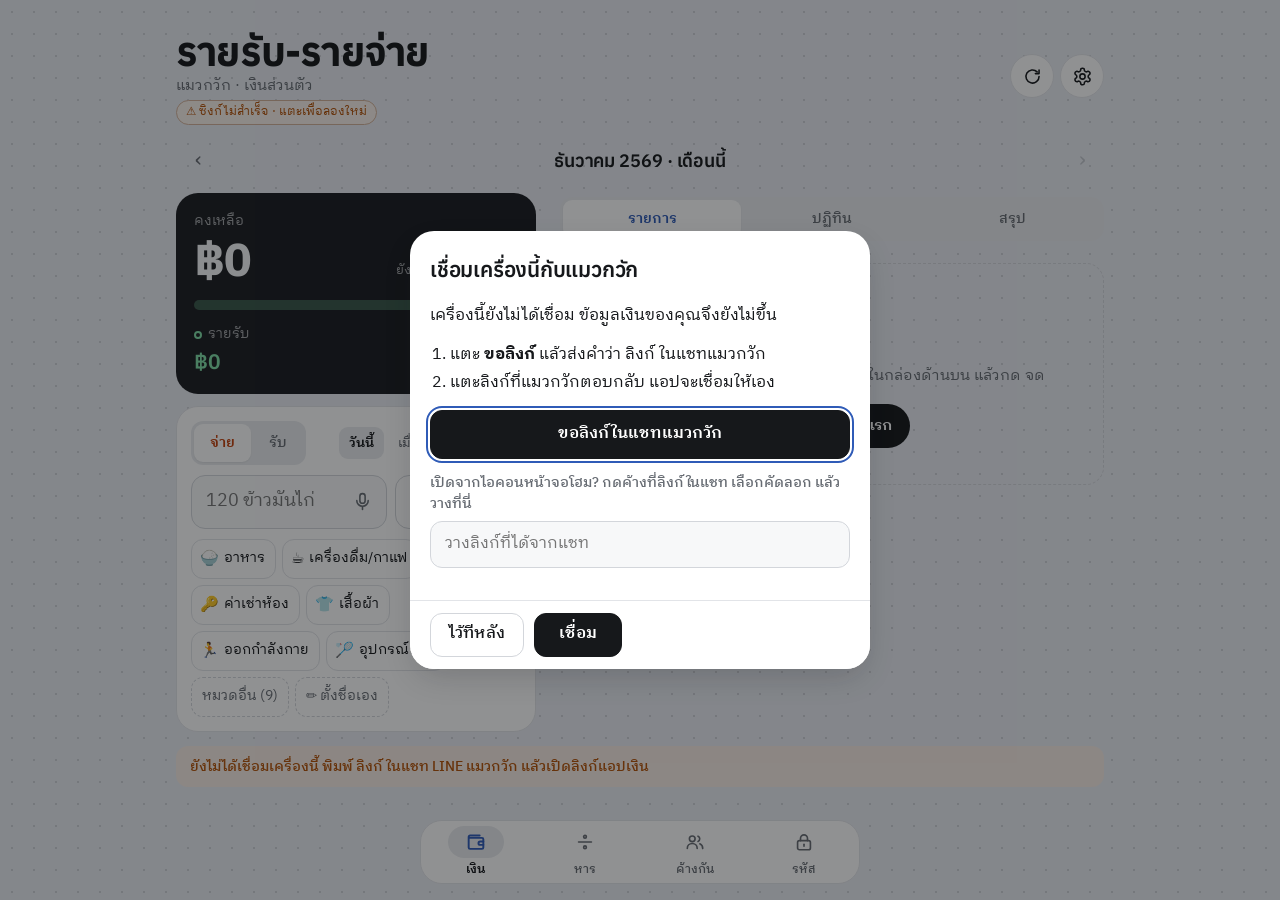
==== commit c8f531d8: "v120: บิลหลายรายการ ราคาต่อหน่วย ประวัติกลุ่ม" ====
--- a/money.html
+++ b/money.html
@@ -13,7 +13,7 @@
   <link rel="preconnect" href="https://fonts.googleapis.com">
   <link rel="preconnect" href="https://fonts.gstatic.com" crossorigin>
   <link href="https://fonts.googleapis.com/css2?family=Anuphan:wght@500;600;700&family=IBM+Plex+Sans+Thai+Looped:wght@400;500;600&display=swap" rel="stylesheet">
-  <link rel="stylesheet" href="style.css?v=119">
+  <link rel="stylesheet" href="style.css?v=120">
 </head>
 <body class="money">
   <header class="top">
@@ -216,10 +216,10 @@
     <a href="vault.html"><span aria-hidden="true">🔐</span>รหัส</a>
   </nav>
 
-  <script src="hub.js?v=119"></script>
-  <script src="mcore.js?v=119"></script>
-  <script src="money.js?v=119"></script>
-  <script src="qrcode.js?v=119"></script>
-  <script src="owe.js?v=119"></script>
+  <script src="hub.js?v=120"></script>
+  <script src="mcore.js?v=120"></script>
+  <script src="money.js?v=120"></script>
+  <script src="qrcode.js?v=120"></script>
+  <script src="owe.js?v=120"></script>
 </body>
 </html>
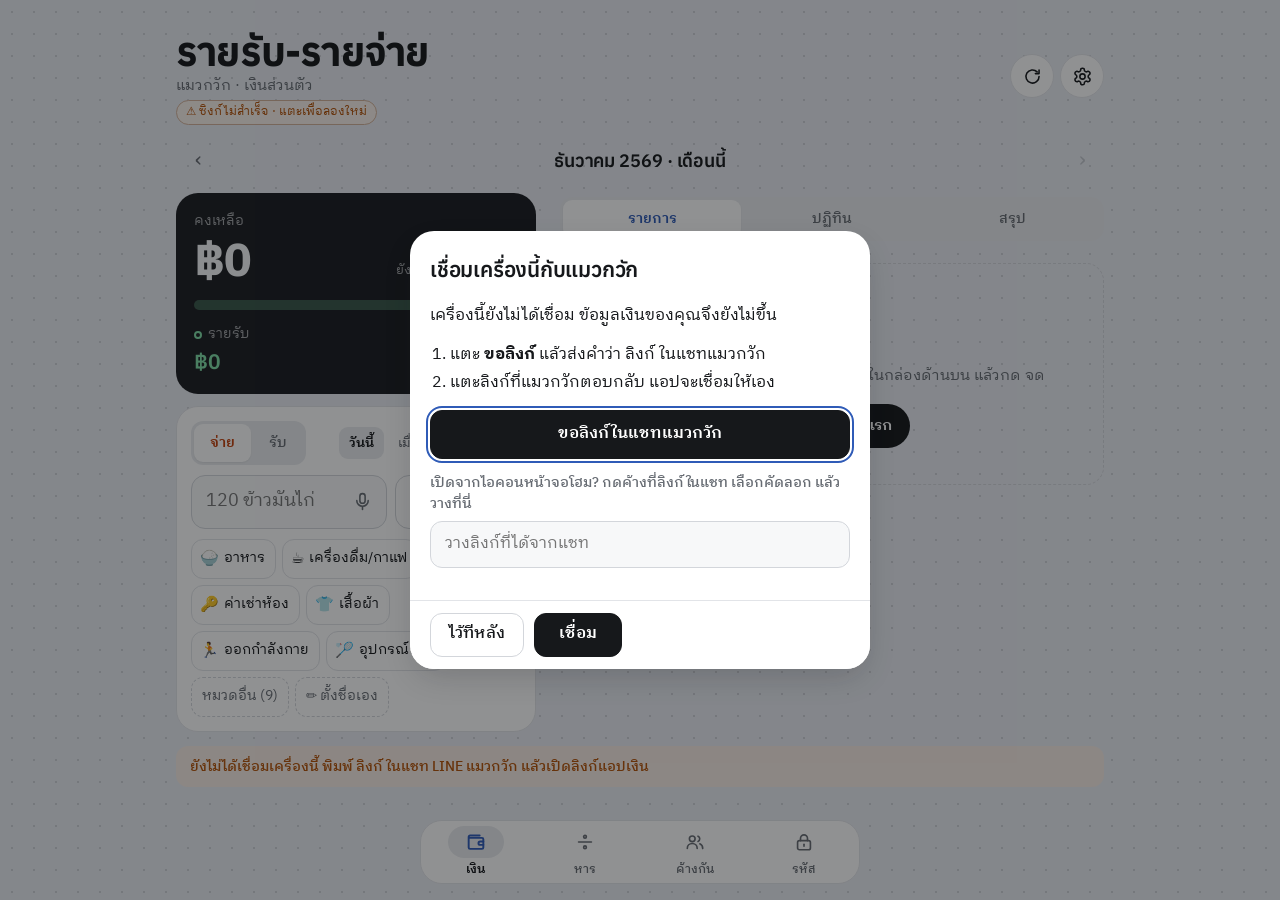
==== commit e0c6c836: "v122: ไฟล์ที่เหลือ (sw hub scat style html)" ====
--- a/money.html
+++ b/money.html
@@ -13,7 +13,7 @@
   <link rel="preconnect" href="https://fonts.googleapis.com">
   <link rel="preconnect" href="https://fonts.gstatic.com" crossorigin>
   <link href="https://fonts.googleapis.com/css2?family=Anuphan:wght@500;600;700&family=IBM+Plex+Sans+Thai+Looped:wght@400;500;600&display=swap" rel="stylesheet">
-  <link rel="stylesheet" href="style.css?v=120">
+  <link rel="stylesheet" href="style.css?v=122">
 </head>
 <body class="money">
   <header class="top">
@@ -216,10 +216,10 @@
     <a href="vault.html"><span aria-hidden="true">🔐</span>รหัส</a>
   </nav>
 
-  <script src="hub.js?v=120"></script>
-  <script src="mcore.js?v=120"></script>
-  <script src="money.js?v=120"></script>
-  <script src="qrcode.js?v=120"></script>
-  <script src="owe.js?v=120"></script>
+  <script src="hub.js?v=122"></script>
+  <script src="mcore.js?v=122"></script>
+  <script src="money.js?v=122"></script>
+  <script src="qrcode.js?v=122"></script>
+  <script src="owe.js?v=122"></script>
 </body>
 </html>
--- a/style.css
+++ b/style.css
@@ -2389,3 +2389,32 @@
 #sPool .pl-eq .mini { padding: 6px 10px; width: auto; }
 #sPool .pl-r input { width: 84px; flex: none; text-align: right; padding: 5px 8px; box-sizing: border-box; min-height: 0; height: 34px; }
 .s-pool > .hint { display: block; margin-bottom: 10px; }
+
+/* 🏦 กองกลางในกลุ่ม LINE (หน้าหารกัน) */
+.sp-gpools:empty { display: none; }
+.sp-gpools { margin: 12px 0; display: flex; flex-direction: column; gap: 8px; }
+.sp-gp-h { font-weight: 600; font-size: 14px; color: var(--mute, #666); padding: 0 2px; }
+.sp-gp { display: flex; flex-direction: column; gap: 6px; border: 1px solid var(--line); border-radius: 14px; background: var(--card); padding: 12px 14px; color: inherit; text-decoration: none; }
+.sp-gp-top { display: flex; justify-content: space-between; gap: 8px; align-items: baseline; }
+.sp-gp-n { font-weight: 600; }
+.sp-gp-amt { font-weight: 700; font-variant-numeric: tabular-nums; }
+.sp-gp-amt.bad { color: var(--bad, #a4462a); }
+.sp-gp-bar { height: 6px; border-radius: 3px; background: var(--line); overflow: hidden; }
+.sp-gp-bar i { display: block; height: 100%; background: var(--ink, #1c1f1c); border-radius: inherit; }
+.sp-gp-bar.over i { background: var(--bad, #a4462a); }
+.sp-gp-sub, .sp-gp-note { font-size: 12.5px; color: var(--mute, #666); }
+
+/* 📊 สถานะระบบและโควตา */
+.st-dlg .st-in { display: flex; flex-direction: column; gap: 10px; padding: 4px 16px 24px; }
+.st-dlg h2 { margin: 0; font-size: calc(19px * var(--fs, 1)); }
+.st-dlg h3 { margin: 8px 0 0; font-size: calc(13px * var(--fs, 1)); color: var(--mute, #666); font-weight: 600; }
+.st-head { display: flex; justify-content: space-between; align-items: center; }
+.st-x { border: 0; background: none; font-size: calc(18px * var(--fs, 1)); color: inherit; min-width: 40px; min-height: 40px; cursor: pointer; }
+.st-row { border: 1px solid var(--line); border-radius: 12px; background: var(--card); padding: 10px 12px; display: flex; flex-direction: column; gap: 6px; }
+.st-top { display: flex; justify-content: space-between; gap: 10px; font-size: calc(14.5px * var(--fs, 1)); }
+.st-top b { font-variant-numeric: tabular-nums; text-align: right; }
+.st-dlg .bad { color: var(--bad, #a4462a); } .st-dlg .warn { color: #8a5a00; }
+.st-bar { height: 6px; border-radius: 3px; background: var(--line); overflow: hidden; }
+.st-bar i { display: block; height: 100%; background: var(--ink, #1c1f1c); border-radius: inherit; }
+.st-bar.warn i { background: #c08a1e; } .st-bar.bad i { background: var(--bad, #a4462a); }
+.st-mute { font-size: calc(12.5px * var(--fs, 1)); color: var(--mute, #666); margin: 0; }
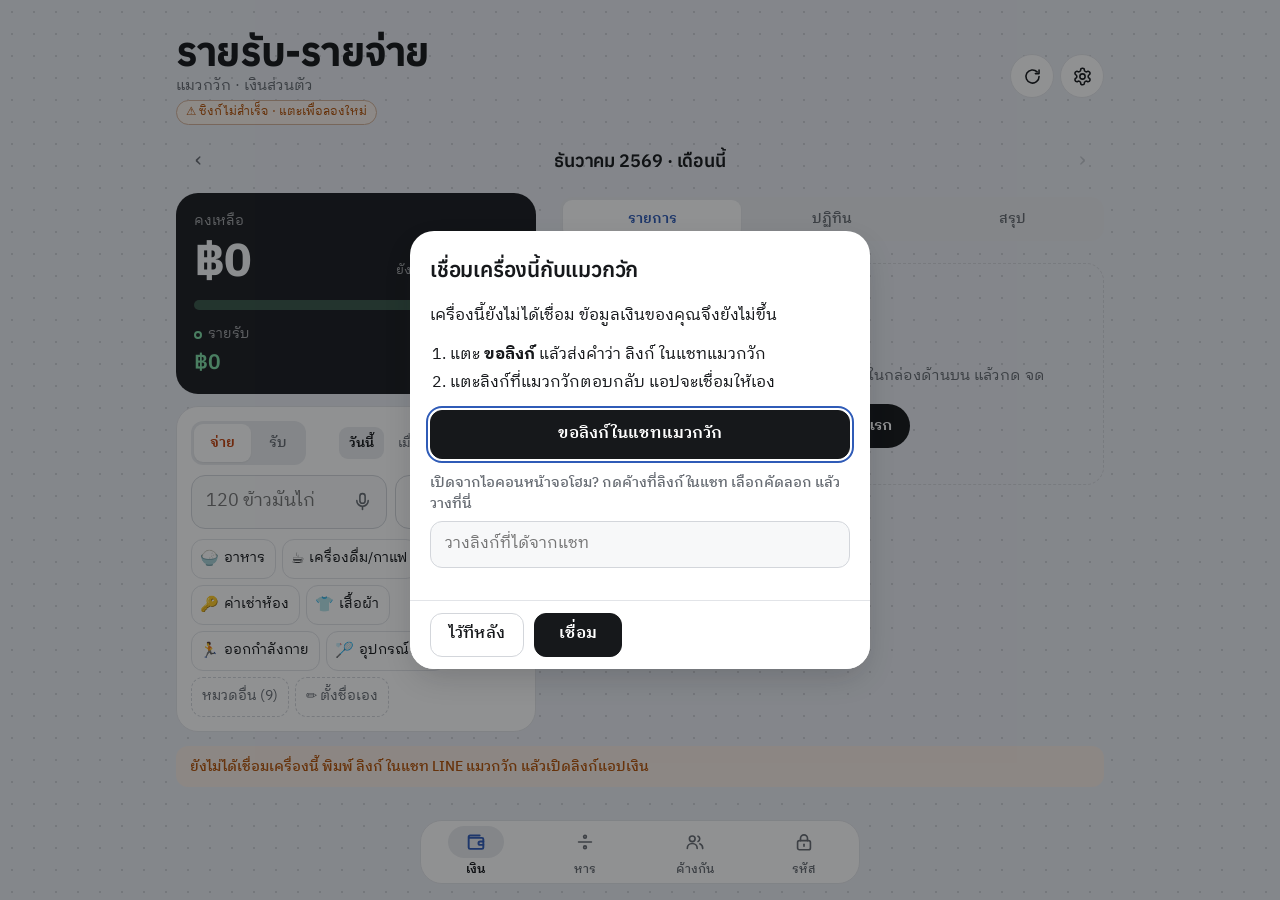
==== commit 990657da: "v123: เน็ตช้าเกิน 3 วิ ใช้ไฟล์ในเครื่องก่อน" ====
--- a/money.html
+++ b/money.html
@@ -13,7 +13,7 @@
   <link rel="preconnect" href="https://fonts.googleapis.com">
   <link rel="preconnect" href="https://fonts.gstatic.com" crossorigin>
   <link href="https://fonts.googleapis.com/css2?family=Anuphan:wght@500;600;700&family=IBM+Plex+Sans+Thai+Looped:wght@400;500;600&display=swap" rel="stylesheet">
-  <link rel="stylesheet" href="style.css?v=122">
+  <link rel="stylesheet" href="style.css?v=123">
 </head>
 <body class="money">
   <header class="top">
@@ -216,10 +216,10 @@
     <a href="vault.html"><span aria-hidden="true">🔐</span>รหัส</a>
   </nav>
 
-  <script src="hub.js?v=122"></script>
-  <script src="mcore.js?v=122"></script>
-  <script src="money.js?v=122"></script>
-  <script src="qrcode.js?v=122"></script>
-  <script src="owe.js?v=122"></script>
+  <script src="hub.js?v=123"></script>
+  <script src="mcore.js?v=123"></script>
+  <script src="money.js?v=123"></script>
+  <script src="qrcode.js?v=123"></script>
+  <script src="owe.js?v=123"></script>
 </body>
 </html>
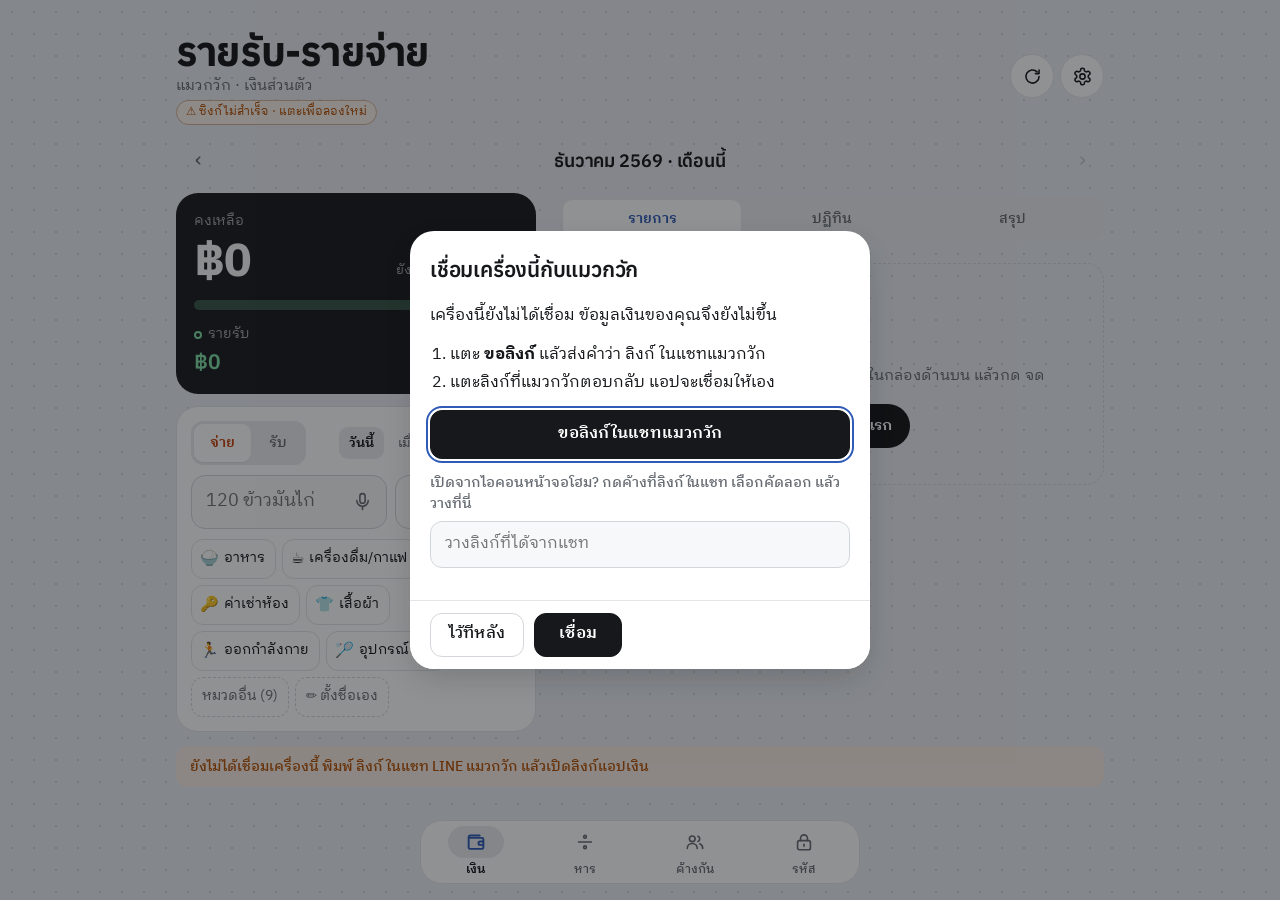
==== commit 456b8e61: "v124: เปิดจากเครื่อง อัปเดตเป็นชุด ซ่อมตัวเอง" ====
--- a/money.html
+++ b/money.html
@@ -13,7 +13,7 @@
   <link rel="preconnect" href="https://fonts.googleapis.com">
   <link rel="preconnect" href="https://fonts.gstatic.com" crossorigin>
   <link href="https://fonts.googleapis.com/css2?family=Anuphan:wght@500;600;700&family=IBM+Plex+Sans+Thai+Looped:wght@400;500;600&display=swap" rel="stylesheet">
-  <link rel="stylesheet" href="style.css?v=123">
+  <link rel="stylesheet" href="style.css?v=124">
 </head>
 <body class="money">
   <header class="top">
@@ -216,10 +216,10 @@
     <a href="vault.html"><span aria-hidden="true">🔐</span>รหัส</a>
   </nav>
 
-  <script src="hub.js?v=123"></script>
-  <script src="mcore.js?v=123"></script>
-  <script src="money.js?v=123"></script>
-  <script src="qrcode.js?v=123"></script>
-  <script src="owe.js?v=123"></script>
+  <script src="hub.js?v=124"></script>
+  <script src="mcore.js?v=124"></script>
+  <script src="money.js?v=124"></script>
+  <script src="qrcode.js?v=124"></script>
+  <script src="owe.js?v=124"></script>
 </body>
 </html>
--- a/style.css
+++ b/style.css
@@ -2418,3 +2418,5 @@
 .st-bar i { display: block; height: 100%; background: var(--ink, #1c1f1c); border-radius: inherit; }
 .st-bar.warn i { background: #c08a1e; } .st-bar.bad i { background: var(--bad, #a4462a); }
 .st-mute { font-size: calc(12.5px * var(--fs, 1)); color: var(--mute, #666); margin: 0; }
+/* ✨ แถบมีเวอร์ชันใหม่ (hubSw) */
+.sw-new { position: fixed; left: 50%; transform: translateX(-50%); bottom: calc(76px + env(safe-area-inset-bottom)); z-index: 60; border: 0; border-radius: 999px; padding: 10px 18px; background: var(--ink, #1c1f1c); color: var(--paper, #fff); font: inherit; font-size: calc(14px * var(--fs, 1)); font-weight: 600; box-shadow: 0 6px 20px rgba(0,0,0,.18); cursor: pointer; }
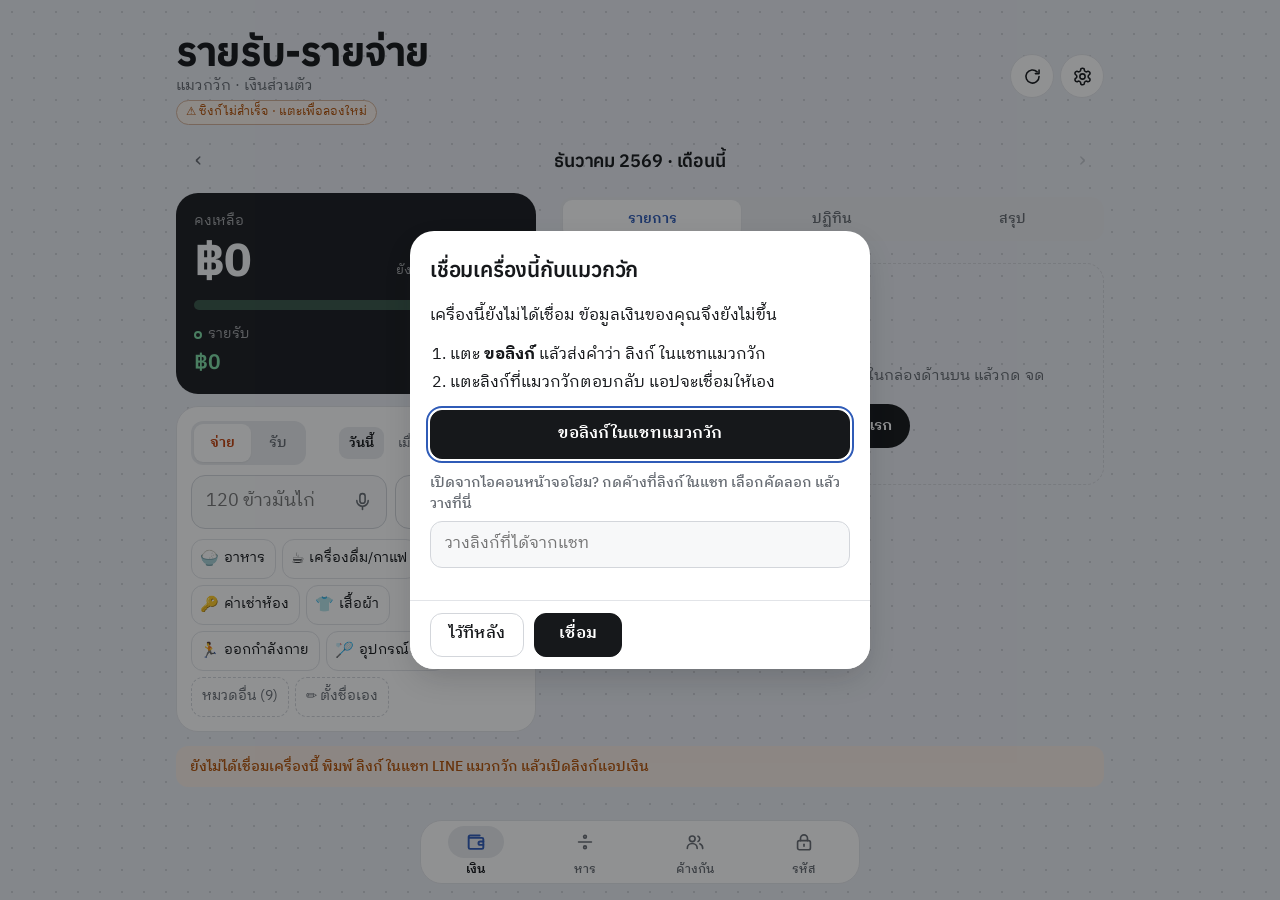
==== commit 70706673: "v125: กดเงินแล้วไม่ค้างหน้าค้างกัน" ====
--- a/money.html
+++ b/money.html
@@ -13,7 +13,7 @@
   <link rel="preconnect" href="https://fonts.googleapis.com">
   <link rel="preconnect" href="https://fonts.gstatic.com" crossorigin>
   <link href="https://fonts.googleapis.com/css2?family=Anuphan:wght@500;600;700&family=IBM+Plex+Sans+Thai+Looped:wght@400;500;600&display=swap" rel="stylesheet">
-  <link rel="stylesheet" href="style.css?v=124">
+  <link rel="stylesheet" href="style.css?v=125">
 </head>
 <body class="money">
   <header class="top">
@@ -216,10 +216,10 @@
     <a href="vault.html"><span aria-hidden="true">🔐</span>รหัส</a>
   </nav>
 
-  <script src="hub.js?v=124"></script>
-  <script src="mcore.js?v=124"></script>
-  <script src="money.js?v=124"></script>
-  <script src="qrcode.js?v=124"></script>
-  <script src="owe.js?v=124"></script>
+  <script src="hub.js?v=125"></script>
+  <script src="mcore.js?v=125"></script>
+  <script src="money.js?v=125"></script>
+  <script src="qrcode.js?v=125"></script>
+  <script src="owe.js?v=125"></script>
 </body>
 </html>
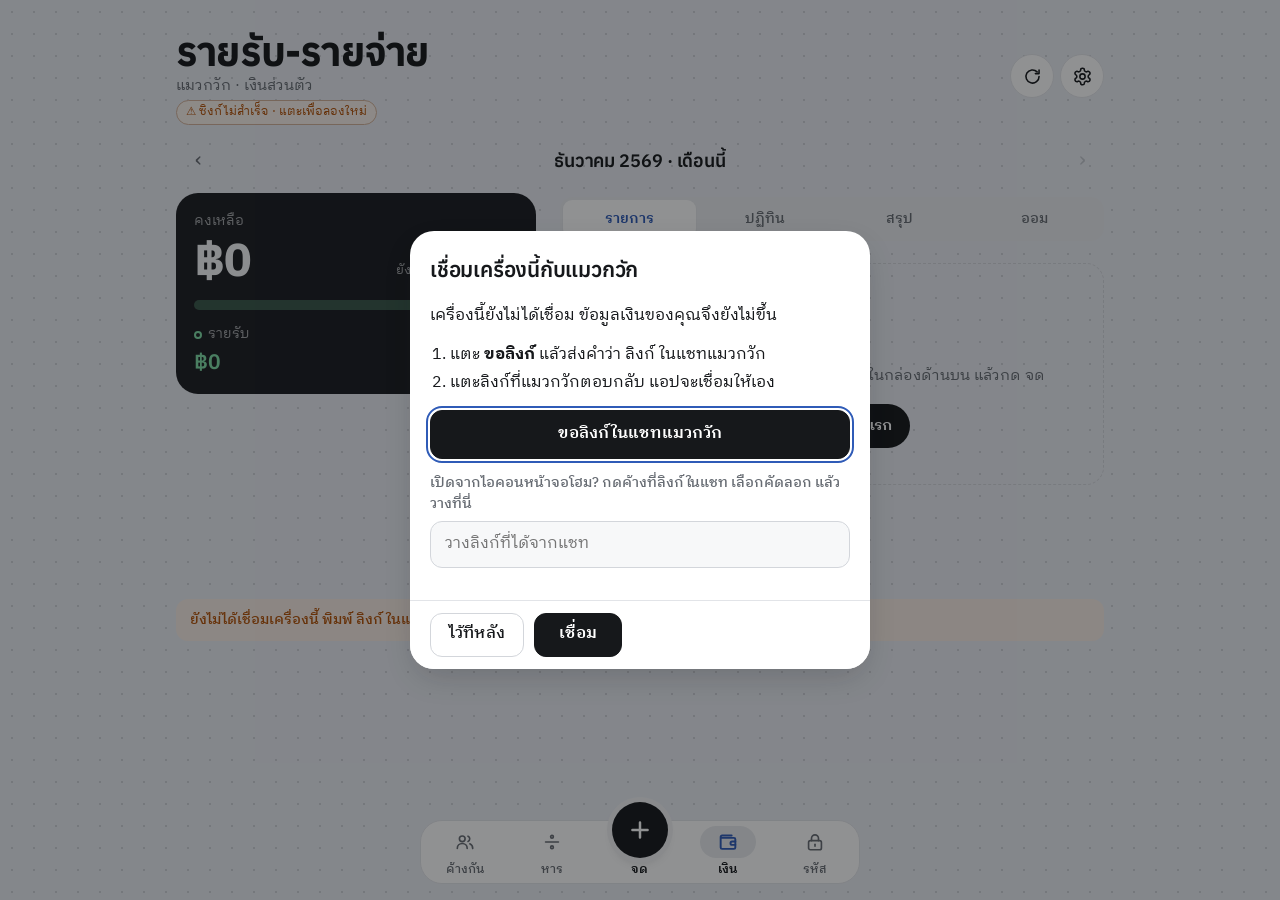
==== commit fb3b7741: "แถบล่าง: ปุ่มจดกลาง + แผ่นจด, ต้องจัดการ, แท็บออม + ซื้อแล้ว (v126)" ====
--- a/money.html
+++ b/money.html
@@ -13,7 +13,7 @@
   <link rel="preconnect" href="https://fonts.googleapis.com">
   <link rel="preconnect" href="https://fonts.gstatic.com" crossorigin>
   <link href="https://fonts.googleapis.com/css2?family=Anuphan:wght@500;600;700&family=IBM+Plex+Sans+Thai+Looped:wght@400;500;600&display=swap" rel="stylesheet">
-  <link rel="stylesheet" href="style.css?v=125">
+  <link rel="stylesheet" href="style.css?v=126">
 </head>
 <body class="money">
   <header class="top">
@@ -48,8 +48,13 @@
     </div>
   </section>
 
-  <!-- จด: ประเภท วันที่ ยอด หมวด สลิป อยู่ในกล่องเดียว -->
-  <section class="mo-comp">
+  <!-- ต้องจัดการ: รายการประจำที่ใกล้ถึงกำหนด -->
+  <section id="todo" class="s-card mo-todo" hidden></section>
+
+  <!-- จด: แผ่นที่เลื่อนขึ้นเมื่อกดปุ่มกลางแถบล่าง (ประเภท วันที่ ยอด หมวด สลิป) -->
+  <div id="jodBack" class="jod-back" hidden></div>
+  <section class="mo-comp" id="jodSheet" role="dialog" aria-modal="true" aria-labelledby="jodTitle">
+    <div class="jod-h"><span class="jod-grip" aria-hidden="true"></span><h2 id="jodTitle">จดเงิน</h2><button type="button" id="jodClose" class="ghost">ปิด</button></div>
     <div class="mo-comp-top">
       <div class="seg mo-type" id="qType"><button type="button" data-v="out">จ่าย</button><button type="button" data-v="in">รับ</button></div>
       <div class="mo-date" id="qDateRow">
@@ -72,10 +77,12 @@
     <button class="chip" data-v="list">รายการ</button>
     <button class="chip" data-v="cal">ปฏิทิน</button>
     <button class="chip" data-v="chart">สรุป</button>
+    <button class="chip" data-v="save">ออม</button>
   </nav>
   <main id="vList"></main>
   <section id="vCal" hidden></section>
   <section id="vChart" hidden></section>
+  <section id="vSave" hidden></section>
   <section id="vOwe" hidden>
     <div class="ow-hero">
       <button type="button" class="ow-k" id="owTheyBox"><small>คนอื่นค้างเรา</small><b id="owThey" class="in">฿0</b></button>
@@ -210,16 +217,17 @@
   <input type="file" id="mFile" accept="image/*,application/pdf" multiple hidden>
 
   <nav class="tabbar" aria-label="ส่วนของแอปเงิน">
+    <a href="money.html#owe"><span aria-hidden="true">🤝</span>ค้างกัน</a>
+    <a href="split.html"><span aria-hidden="true">🍜</span>หาร</a>
+    <a href="money.html#jod" class="tb-jod" aria-label="จดเงิน"><span aria-hidden="true">＋</span>จด</a>
     <a href="money.html" aria-current="page"><span aria-hidden="true">💰</span>เงิน</a>
-    <a href="split.html"><span aria-hidden="true">🍜</span>หาร</a>
-    <a href="money.html#owe"><span aria-hidden="true">🤝</span>ค้างกัน</a>
     <a href="vault.html"><span aria-hidden="true">🔐</span>รหัส</a>
   </nav>
 
-  <script src="hub.js?v=125"></script>
-  <script src="mcore.js?v=125"></script>
-  <script src="money.js?v=125"></script>
-  <script src="qrcode.js?v=125"></script>
-  <script src="owe.js?v=125"></script>
+  <script src="hub.js?v=126"></script>
+  <script src="mcore.js?v=126"></script>
+  <script src="money.js?v=126"></script>
+  <script src="qrcode.js?v=126"></script>
+  <script src="owe.js?v=126"></script>
 </body>
 </html>
--- a/style.css
+++ b/style.css
@@ -637,7 +637,7 @@
 .mo-comp :focus-visible, .mo-hero :focus-visible, #vTabs :focus-visible { outline: 2px solid var(--accent); outline-offset: 2px; }
 
 /* มุมมอง */
-#vTabs.mo-tabs { display: grid; grid-template-columns: repeat(3, 1fr); margin: 0 0 6px; padding: 3px; background: var(--line); border: 0; border-radius: 12px; }
+#vTabs.mo-tabs { display: grid; grid-template-columns: repeat(4, 1fr); margin: 0 0 6px; padding: 3px; background: var(--line); border: 0; border-radius: 12px; }
 #vTabs.mo-tabs button { border: 0; border-radius: 9px; padding: 7px 4px; background: transparent; color: var(--muted); font-size: calc(14px * var(--fs, 1)); }
 #vTabs.mo-tabs button.on { background: var(--card); color: var(--text); font-weight: 600; box-shadow: 0 1px 2px rgba(0,0,0,.08); }
 
@@ -2420,3 +2420,58 @@
 .st-mute { font-size: calc(12.5px * var(--fs, 1)); color: var(--mute, #666); margin: 0; }
 /* ✨ แถบมีเวอร์ชันใหม่ (hubSw) */
 .sw-new { position: fixed; left: 50%; transform: translateX(-50%); bottom: calc(76px + env(safe-area-inset-bottom)); z-index: 60; border: 0; border-radius: 999px; padding: 10px 18px; background: var(--ink, #1c1f1c); color: var(--paper, #fff); font: inherit; font-size: calc(14px * var(--fs, 1)); font-weight: 600; box-shadow: 0 6px 20px rgba(0,0,0,.18); cursor: pointer; }
+
+/* ---------- v126 ปุ่มจดกลางแถบล่าง + แผ่นจด + ออม + ต้องจัดการ ---------- */
+.tabbar a.tb-jod { color: var(--text); font-weight: 600; overflow: visible; }
+.tabbar a.tb-jod span, .tabbar a.tb-jod span.ico {
+  width: 56px; height: 56px; border-radius: 50%; margin-top: -24px;
+  background: var(--ink, #17201b); color: var(--on-ink, #fff);
+  box-shadow: 0 0 0 5px var(--bg), 0 6px 16px -8px rgba(0, 0, 0, .45);
+}
+.tabbar a.tb-jod span.ico svg { width: 26px; height: 26px; stroke-width: 2.3; }
+.tabbar a.tb-jod:active span { transform: scale(.94); }
+body.jod .tabbar a.tb-jod span svg { transform: rotate(45deg); transition: transform .2s; }
+
+/* แผ่นจด: ปกติซ่อน เปิดด้วยปุ่มกลาง */
+body.money .mo-comp { display: none; }
+.jod-h { display: none; }
+body.jod .mo-comp {
+  display: grid; position: fixed; left: 0; right: 0; bottom: 0; z-index: 60; margin: 0;
+  border-radius: 22px 22px 0 0; border: 0; max-height: 88vh; max-height: 88dvh; overflow-y: auto;
+  padding: 8px 16px calc(18px + env(safe-area-inset-bottom));
+  box-shadow: 0 -10px 30px -12px rgba(0, 0, 0, .35);
+  animation: jodUp .22s ease-out;
+}
+body.jod .jod-h { display: flex; align-items: center; gap: 8px; position: relative; padding-top: 10px; }
+.jod-grip { position: absolute; top: 0; left: 50%; transform: translateX(-50%); width: 40px; height: 5px; border-radius: 3px; background: var(--line-strong, #c9d1c8); }
+.jod-h h2 { margin: 0; flex: 1; font-size: calc(19px * var(--fs, 1)); }
+.jod-h button { min-height: 40px; padding: 0 12px; border: 0; background: transparent; color: var(--muted); font-size: calc(14px * var(--fs, 1)); }
+.jod-back { position: fixed; inset: 0; z-index: 55; background: color-mix(in srgb, #08120d 45%, transparent); }
+body.jod { overflow: hidden; }
+body.jod .toast { z-index: 70; }
+@keyframes jodUp { from { transform: translateY(40px); opacity: .4; } to { transform: none; opacity: 1; } }
+@media (prefers-reduced-motion: reduce) { body.jod .mo-comp { animation: none; } body.jod .tabbar a.tb-jod span svg { transition: none; } }
+@media (min-width: 900px) { body.jod .mo-comp { left: 50%; right: auto; width: 480px; transform: translateX(-50%); bottom: 96px; border-radius: 22px; animation: none; } }
+
+/* ต้องจัดการ */
+.mo-todo { margin-bottom: 14px; padding: 12px 14px 6px; }
+.mo-todo h3 { margin: 0 0 4px; font-size: calc(14px * var(--fs, 1)); color: var(--muted); font-weight: 600; }
+.todo-r { display: flex; align-items: center; gap: 10px; width: 100%; padding: 10px 0; border: 0; border-top: 1px solid var(--line); background: none; text-align: left; color: var(--text); min-height: 48px; }
+.mo-todo h3 + .todo-r { border-top: 0; }
+.todo-r span { flex: 1; display: grid; }
+.todo-r b { font-weight: 600; font-size: calc(14.5px * var(--fs, 1)); }
+.todo-r small { color: var(--muted); font-size: calc(12.5px * var(--fs, 1)); }
+.todo-r em { font-style: normal; font-weight: 600; font-size: calc(13px * var(--fs, 1)); color: var(--warn, #a85a06); background: color-mix(in srgb, var(--warn, #a85a06) 14%, var(--card)); padding: 4px 10px; border-radius: 9px; }
+
+/* ออม */
+.sv-sum { display: grid; grid-template-columns: 1fr 1fr; gap: 12px; }
+.sv-sum div { display: grid; align-content: start; gap: 2px; }
+.sv-sum div + div { border-left: 1px solid var(--line); padding-left: 14px; }
+.sv-sum small { color: var(--muted); font-size: calc(12.5px * var(--fs, 1)); }
+.sv-sum b { font-size: calc(24px * var(--fs, 1)); font-weight: 700; }
+.sv-note { margin: 4px 4px 0; }
+.goal .mini.buy { background: var(--ink, #17201b); color: var(--on-ink, #fff); border-color: transparent; margin-right: 6px; }
+@media (min-width: 760px) {
+  body.money > #todo { grid-column: 1; grid-row: 4; align-self: start; }
+  body.money > #vSave { grid-column: 2; grid-row: 4 / span 3; }
+}
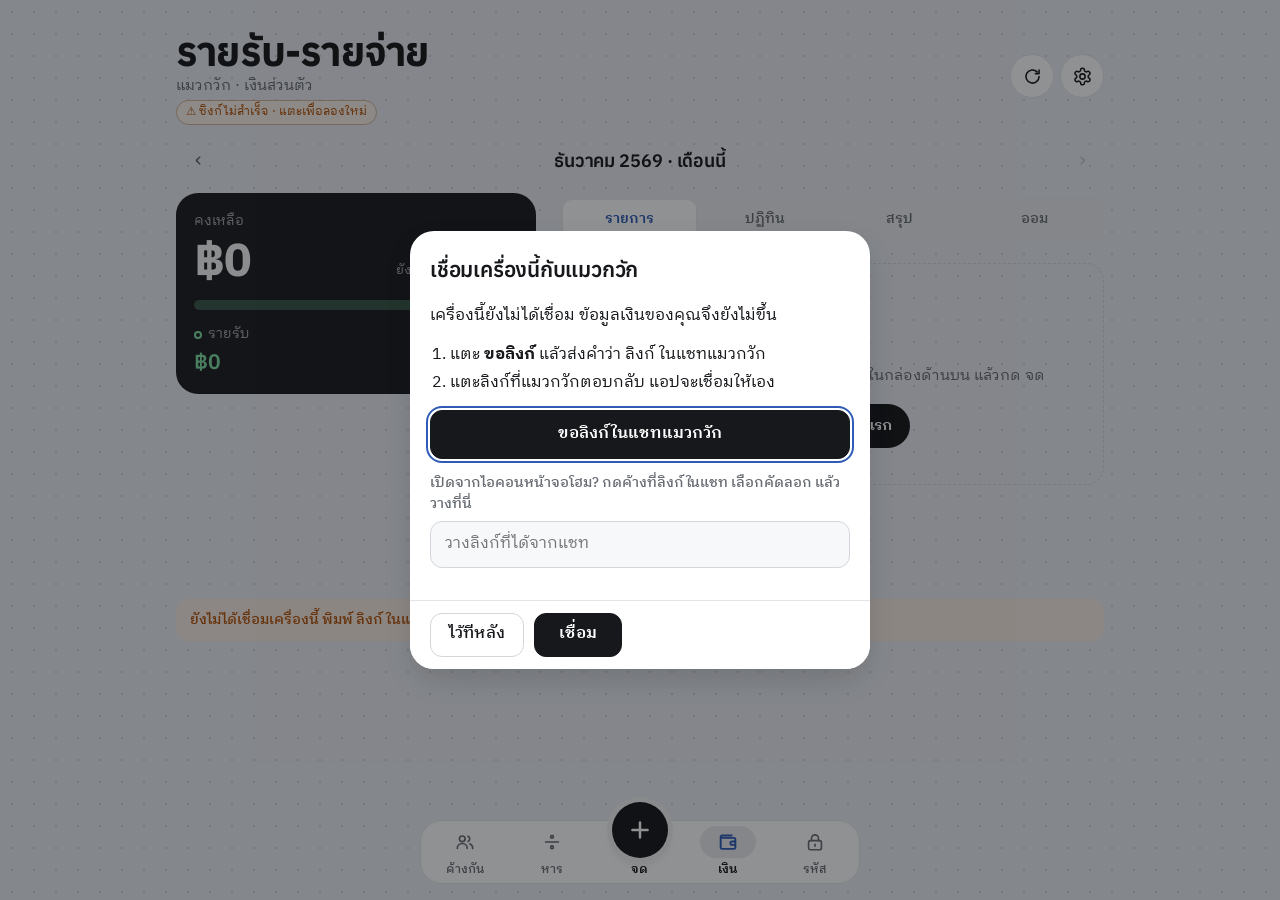
==== commit 1b7e6133: "จำคนที่ถูกแท็ก + ผูกชื่อที่พิมพ์เองเข้าบัญชี (นี่คือฉัน) v127" ====
--- a/money.html
+++ b/money.html
@@ -13,7 +13,7 @@
   <link rel="preconnect" href="https://fonts.googleapis.com">
   <link rel="preconnect" href="https://fonts.gstatic.com" crossorigin>
   <link href="https://fonts.googleapis.com/css2?family=Anuphan:wght@500;600;700&family=IBM+Plex+Sans+Thai+Looped:wght@400;500;600&display=swap" rel="stylesheet">
-  <link rel="stylesheet" href="style.css?v=126">
+  <link rel="stylesheet" href="style.css?v=127">
 </head>
 <body class="money">
   <header class="top">
@@ -224,10 +224,10 @@
     <a href="vault.html"><span aria-hidden="true">🔐</span>รหัส</a>
   </nav>
 
-  <script src="hub.js?v=126"></script>
-  <script src="mcore.js?v=126"></script>
-  <script src="money.js?v=126"></script>
-  <script src="qrcode.js?v=126"></script>
-  <script src="owe.js?v=126"></script>
+  <script src="hub.js?v=127"></script>
+  <script src="mcore.js?v=127"></script>
+  <script src="money.js?v=127"></script>
+  <script src="qrcode.js?v=127"></script>
+  <script src="owe.js?v=127"></script>
 </body>
 </html>
